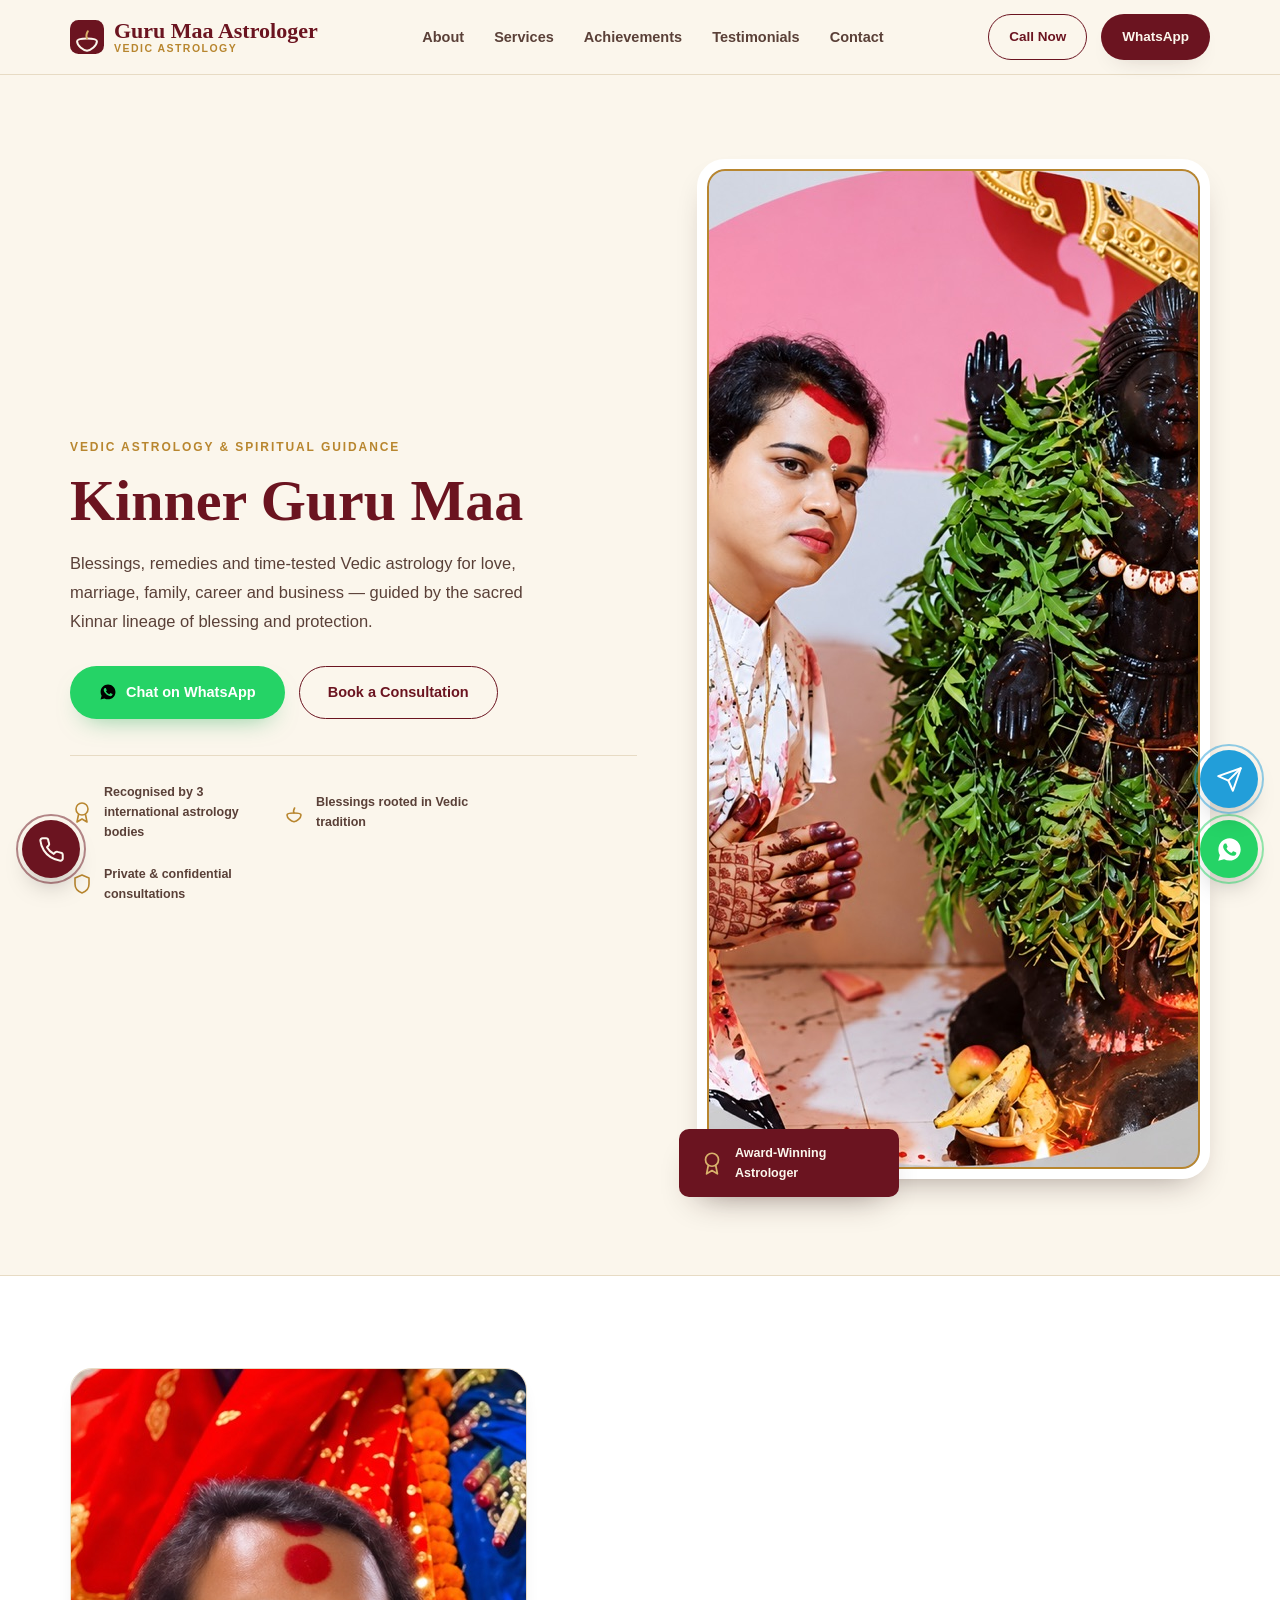
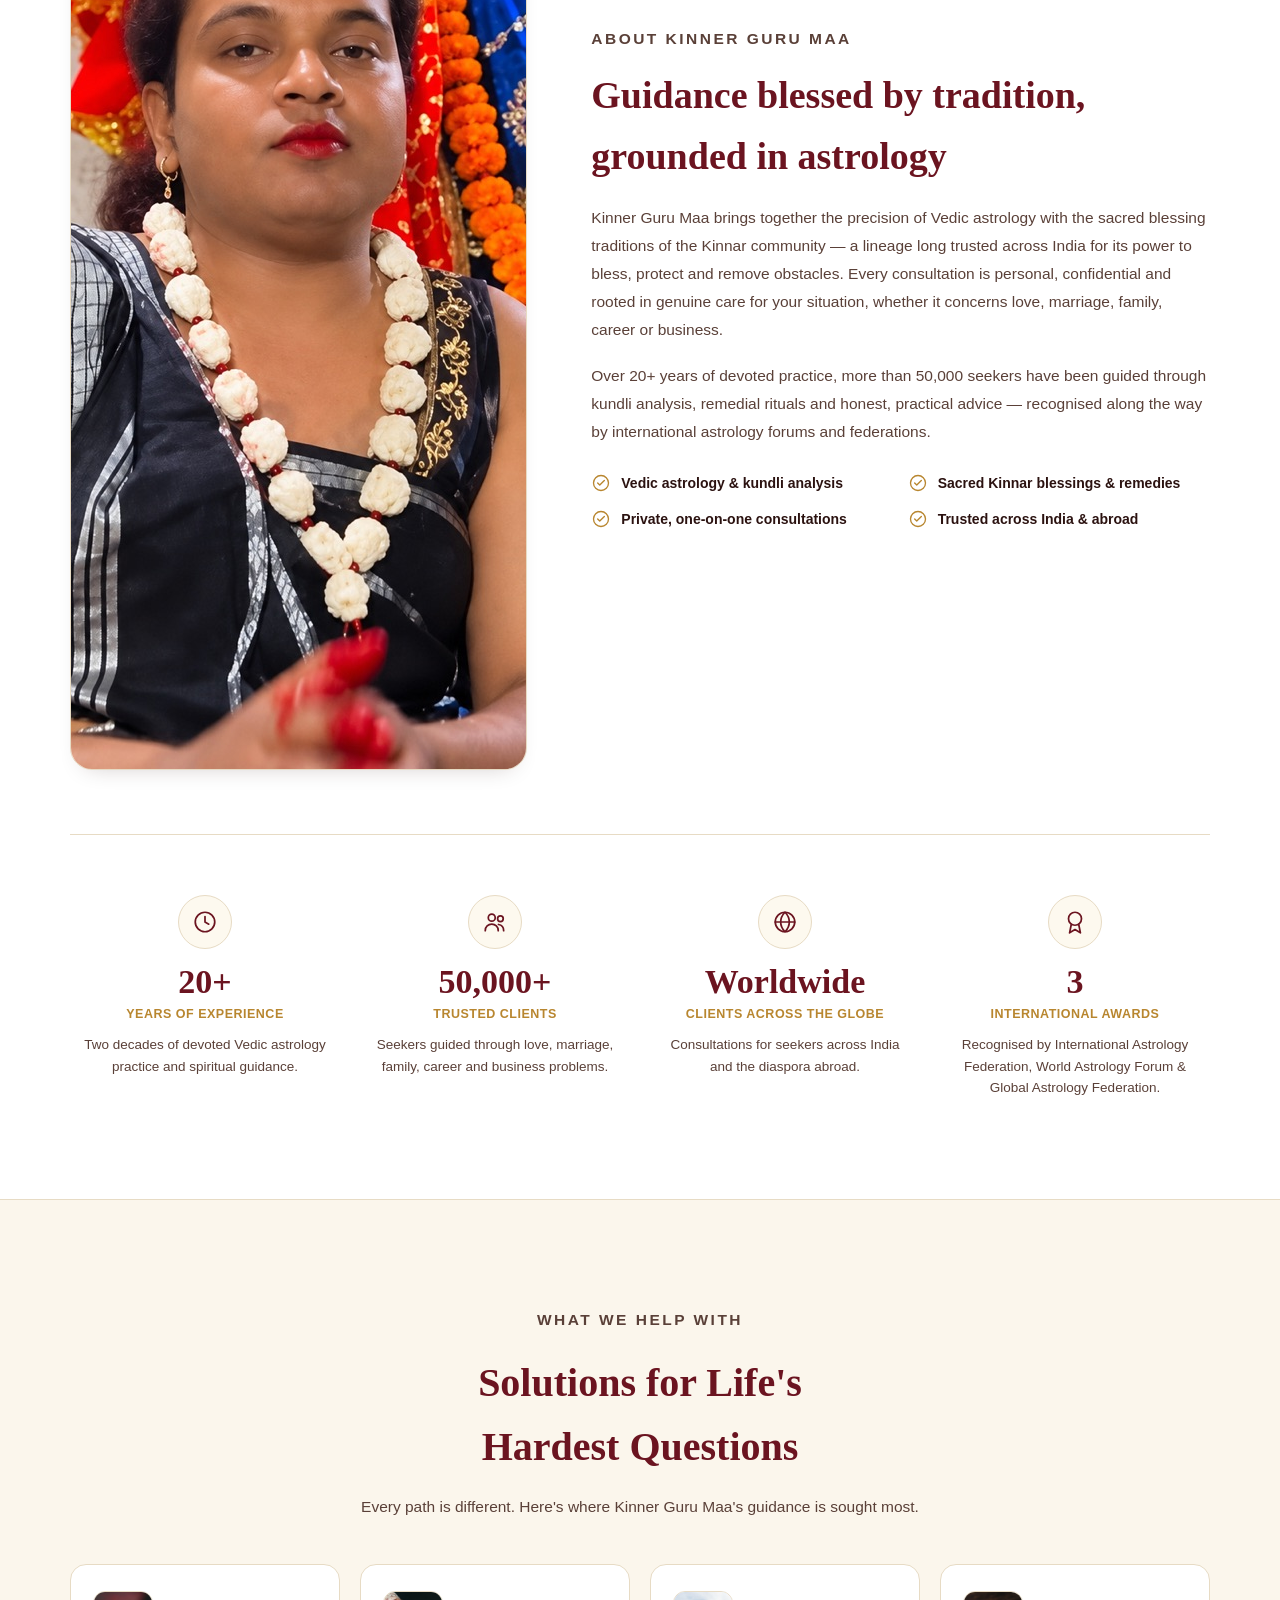
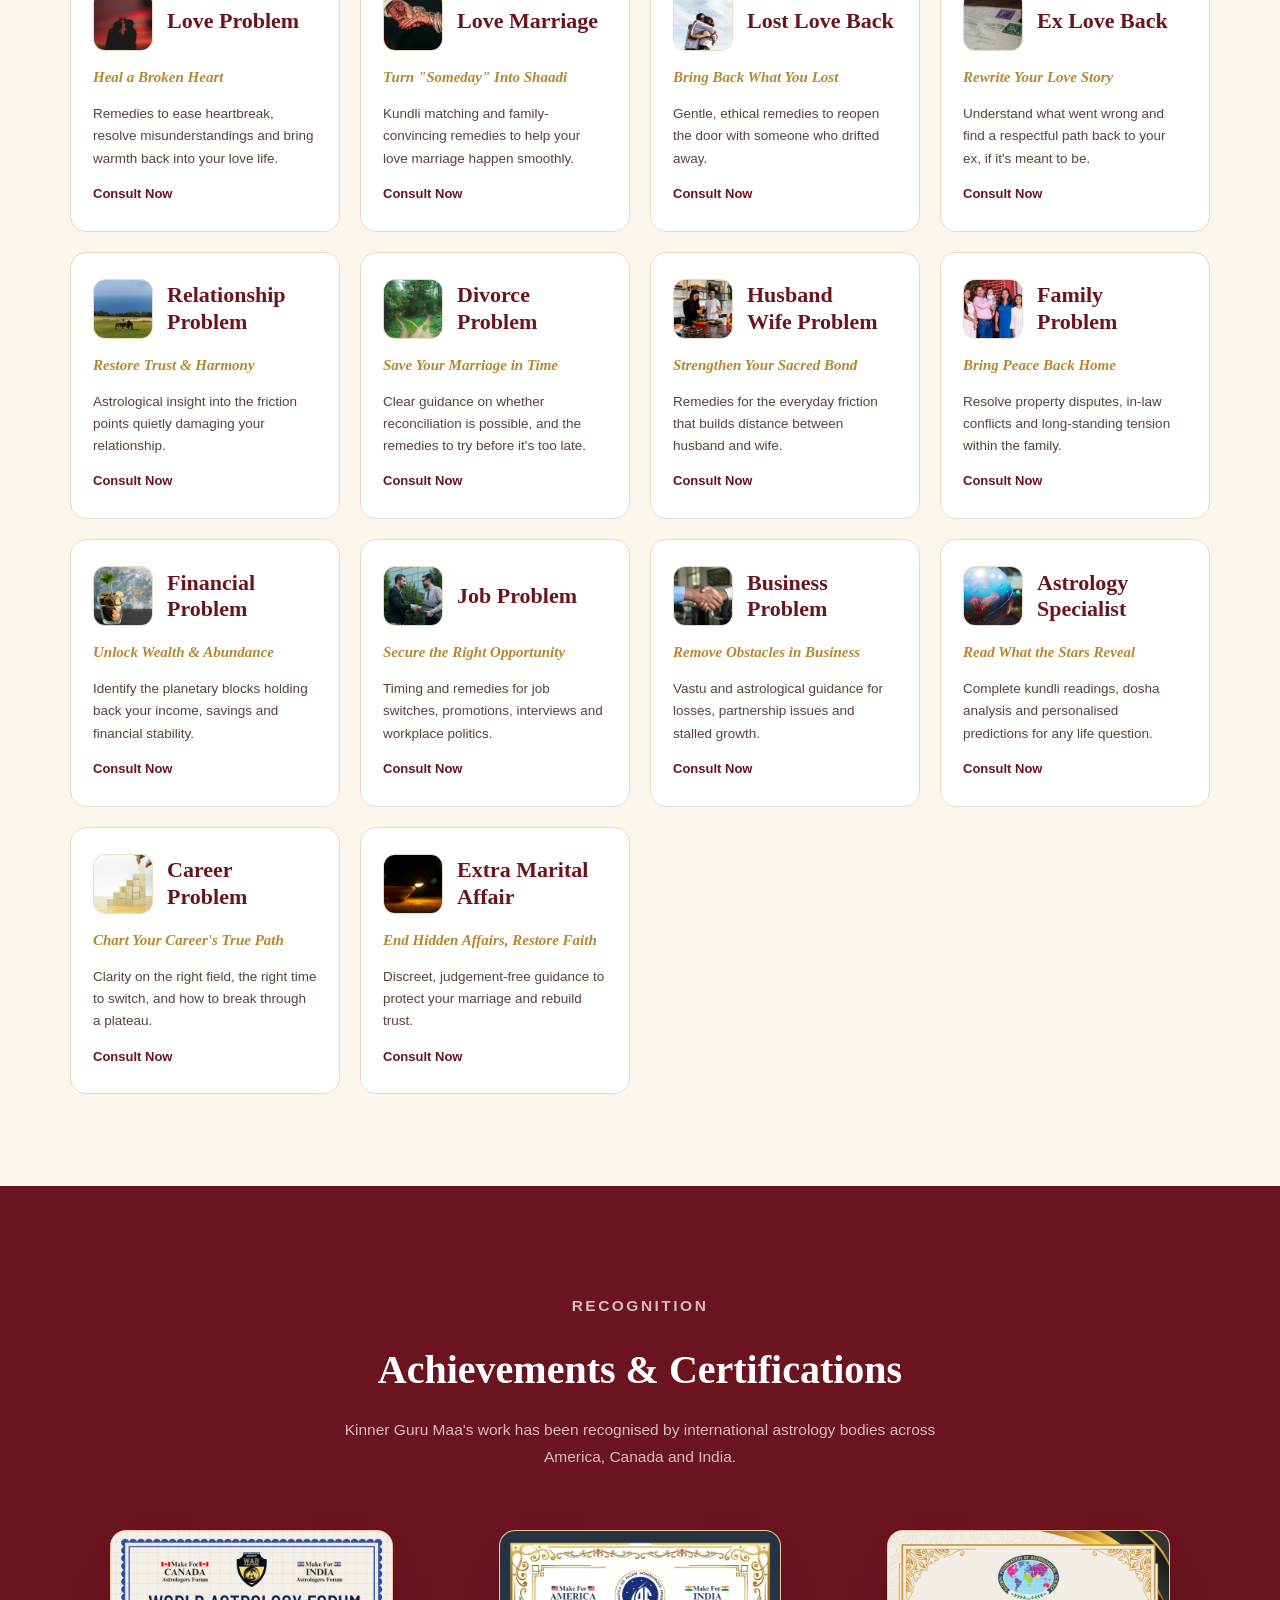
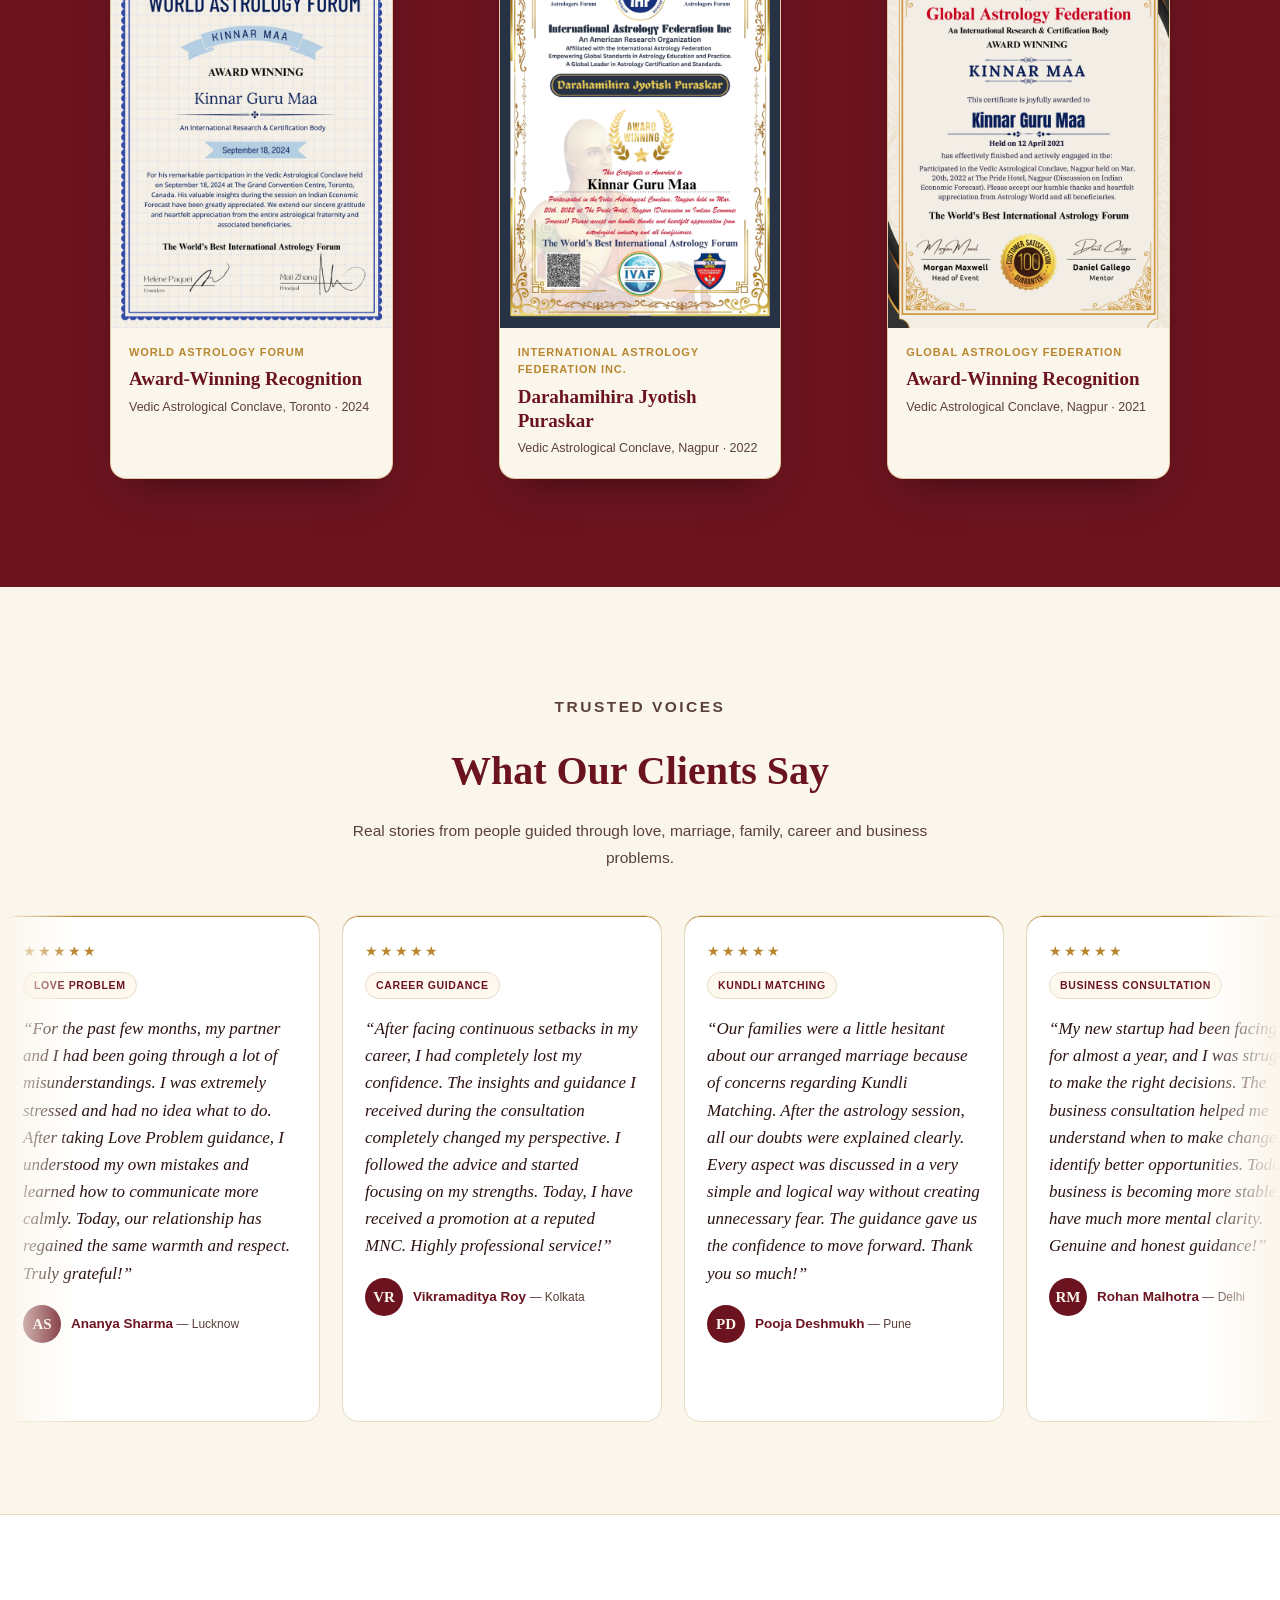
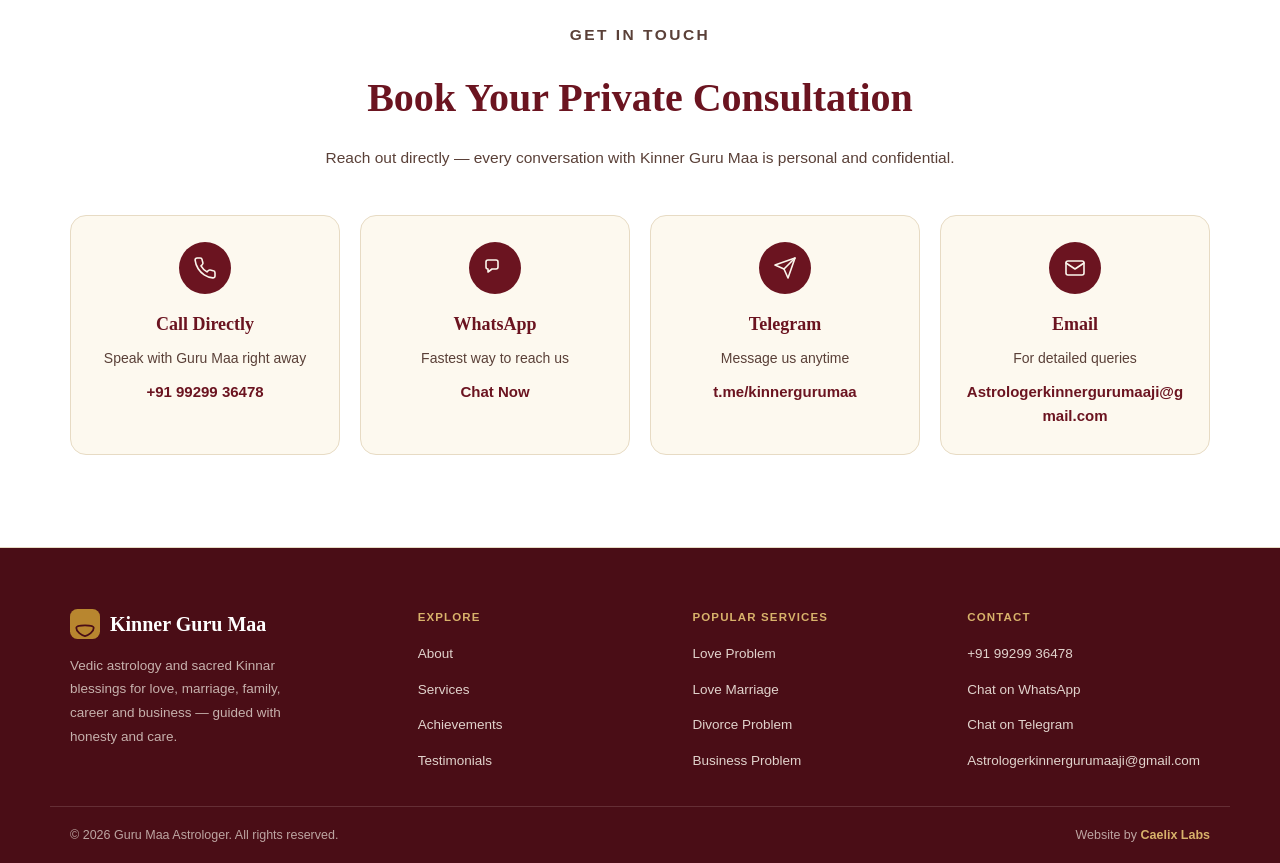
==== index.html @ 01a5b294 "Add photos to service cards Add a curated photo thumbnail to each of the 14 service cards, replacing" ====
<!DOCTYPE html>
<html lang="en-IN">
<head>
<meta charset="UTF-8">
<meta name="viewport" content="width=device-width, initial-scale=1">
<title>Guru Maa Astrologer | Kinner Guru Maa – Vedic Astrologer</title>
<meta name="description" content="Consult Kinner Guru Maa, an award-winning Vedic astrologer, for love, marriage, family, career and business problems. Private kundli readings and remedies by call, WhatsApp or Telegram.">
<meta name="robots" content="index, follow, max-image-preview:large">
<link rel="canonical" href="https://gurumaastrologer.com/">
<meta name="author" content="Kinner Guru Maa">
<meta name="theme-color" content="#6B1420">

<meta property="og:type" content="website">
<meta property="og:site_name" content="Guru Maa Astrologer">
<meta property="og:locale" content="en_IN">
<meta property="og:url" content="https://gurumaastrologer.com/">
<meta property="og:title" content="Guru Maa Astrologer | Kinner Guru Maa – Vedic Astrologer">
<meta property="og:description" content="Consult Kinner Guru Maa, an award-winning Vedic astrologer, for love, marriage, family, career and business problems. Private kundli readings and remedies by call, WhatsApp or Telegram.">
<meta property="og:image" content="https://gurumaastrologer.com/images/og-image.jpg">
<meta property="og:image:width" content="1200">
<meta property="og:image:height" content="630">
<meta property="og:image:alt" content="Kinner Guru Maa performing a sacred puja">
<meta name="twitter:card" content="summary_large_image">
<meta name="twitter:title" content="Guru Maa Astrologer | Kinner Guru Maa – Vedic Astrologer">
<meta name="twitter:description" content="Consult Kinner Guru Maa, an award-winning Vedic astrologer, for love, marriage, family, career and business problems. Private kundli readings and remedies by call, WhatsApp or Telegram.">
<meta name="twitter:image" content="https://gurumaastrologer.com/images/og-image.jpg">

<meta http-equiv="Content-Security-Policy" content="default-src 'self'; img-src 'self' data:; style-src 'self' 'unsafe-inline' https://fonts.googleapis.com; font-src https://fonts.gstatic.com; script-src 'self'; connect-src 'self'; base-uri 'self'; form-action 'self';">

<link rel="icon" type="image/svg+xml" href="images/favicon.svg">
<link rel="preconnect" href="https://fonts.googleapis.com">
<link rel="preconnect" href="https://fonts.gstatic.com" crossorigin>
<link rel="stylesheet" href="https://fonts.googleapis.com/css2?family=Cormorant+Garamond:ital,wght@0,500;0,600;0,700;1,500&amp;family=Karla:wght@400;500;600;700;800&amp;display=swap">
<link rel="stylesheet" href="css/styles.css?v=6">
<script type="application/ld+json">
{
  "@context": "https://schema.org",
  "@graph": [
    {
      "@type": "WebSite",
      "@id": "https://gurumaastrologer.com/#website",
      "url": "https://gurumaastrologer.com/",
      "name": "Guru Maa Astrologer",
      "inLanguage": "en-IN"
    },
    {
      "@type": "ProfessionalService",
      "@id": "https://gurumaastrologer.com/#business",
      "name": "Guru Maa Astrologer",
      "alternateName": "Kinner Guru Maa",
      "url": "https://gurumaastrologer.com/",
      "image": "https://gurumaastrologer.com/images/og-image.jpg",
      "logo": "https://gurumaastrologer.com/images/favicon.svg",
      "description": "Consult Kinner Guru Maa, an award-winning Vedic astrologer, for love, marriage, family, career and business problems. Private kundli readings and remedies by call, WhatsApp or Telegram.",
      "telephone": "+91-9929936478",
      "email": "Astrologerkinnergurumaaji@gmail.com",
      "priceRange": "$$",
      "areaServed": {
        "@type": "Country",
        "name": "India"
      },
      "sameAs": [
        "https://t.me/kinnergurumaa"
      ],
      "founder": {
        "@type": "Person",
        "name": "Kinner Guru Maa",
        "jobTitle": "Vedic Astrologer"
      },
      "knowsAbout": [
        "Vedic astrology",
        "Kundli analysis",
        "Kundli matching",
        "Vastu",
        "Remedial rituals"
      ],
      "hasOfferCatalog": {
        "@type": "OfferCatalog",
        "name": "Astrology services",
        "itemListElement": [
          {
            "@type": "Offer",
            "itemOffered": {
              "@type": "Service",
              "name": "Love Problem"
            }
          },
          {
            "@type": "Offer",
            "itemOffered": {
              "@type": "Service",
              "name": "Love Marriage"
            }
          },
          {
            "@type": "Offer",
            "itemOffered": {
              "@type": "Service",
              "name": "Lost Love Back"
            }
          },
          {
            "@type": "Offer",
            "itemOffered": {
              "@type": "Service",
              "name": "Ex Love Back"
            }
          },
          {
            "@type": "Offer",
            "itemOffered": {
              "@type": "Service",
              "name": "Relationship Problem"
            }
          },
          {
            "@type": "Offer",
            "itemOffered": {
              "@type": "Service",
              "name": "Divorce Problem"
            }
          },
          {
            "@type": "Offer",
            "itemOffered": {
              "@type": "Service",
              "name": "Husband Wife Problem"
            }
          },
          {
            "@type": "Offer",
            "itemOffered": {
              "@type": "Service",
              "name": "Family Problem"
            }
          },
          {
            "@type": "Offer",
            "itemOffered": {
              "@type": "Service",
              "name": "Financial Problem"
            }
          },
          {
            "@type": "Offer",
            "itemOffered": {
              "@type": "Service",
              "name": "Job Problem"
            }
          },
          {
            "@type": "Offer",
            "itemOffered": {
              "@type": "Service",
              "name": "Business Problem"
            }
          },
          {
            "@type": "Offer",
            "itemOffered": {
              "@type": "Service",
              "name": "Astrology Specialist"
            }
          },
          {
            "@type": "Offer",
            "itemOffered": {
              "@type": "Service",
              "name": "Career Problem"
            }
          },
          {
            "@type": "Offer",
            "itemOffered": {
              "@type": "Service",
              "name": "Extra Marital Affair"
            }
          }
        ]
      }
    }
  ]
}
</script>
</head>
<body>

<a class="visually-hidden" href="#main">Skip to main content</a>

<!-- ============ HEADER ============ -->
<header class="site-header">
  <nav class="nav container" aria-label="Primary">
    <a class="brand" href="#home">
      <svg viewBox="0 0 24 24" width="34" height="34" aria-hidden="true">
        <rect width="24" height="24" rx="6" fill="#6B1420"/>
        <path d="M5 15c0-1.5 3.5-2 7-2s7 .5 7 2c0 3.2-4.2 6.2-7 6.7-2.8-.5-7-3.5-7-6.7z" fill="none" stroke="#FBF6EC" stroke-width="1.4" stroke-linejoin="round"/>
        <path d="M12 13c-1.1-2-.2-3.6.6-5" fill="none" stroke="#D8B26B" stroke-width="1.4" stroke-linecap="round"/>
      </svg>
      <span class="brand-name">Guru Maa Astrologer<small>Vedic Astrology</small></span>
    </a>

    <button class="nav-toggle" type="button" aria-label="Toggle menu" aria-expanded="false" aria-controls="nav-links">
      <svg viewBox="0 0 24 24" fill="none" stroke-width="1.8"><path d="M4 6h16M4 12h16M4 18h16"/></svg>
    </button>

    <ul class="nav-links" id="nav-links">
      <li><a href="#about">About</a></li>
      <li><a href="#services">Services</a></li>
      <li><a href="#achievements">Achievements</a></li>
      <li><a href="#testimonials">Testimonials</a></li>
      <li><a href="#contact">Contact</a></li>
    </ul>

    <div class="nav-cta">
      <a class="btn btn-outline" href="tel:+919929936478">Call Now</a>
      <a class="btn btn-primary" href="https://wa.me/919929936478" target="_blank" rel="noopener noreferrer">WhatsApp</a>
    </div>
  </nav>
</header>

<main id="main">

  <!-- ============ HERO ============ -->
  <section class="hero" id="home">
    <div class="container">
      <div class="hero-copy">
        <p class="eyebrow">Vedic Astrology &amp; Spiritual Guidance</p>
        <h1>Kinner Guru Maa</h1>
        <p class="lede">Blessings, remedies and time-tested Vedic astrology for love, marriage, family, career and business — guided by the sacred Kinnar lineage of blessing and protection.</p>
        <div class="hero-cta">
          <a class="btn btn-whatsapp" href="https://wa.me/919929936478" target="_blank" rel="noopener noreferrer">
            <svg viewBox="0 0 24 24" aria-hidden="true"><path d="M12.04 2C6.58 2 2.13 6.45 2.13 11.91c0 1.85.5 3.58 1.36 5.07L2 22l5.19-1.44a9.9 9.9 0 0 0 4.85 1.24h.01c5.46 0 9.9-4.45 9.9-9.91C21.95 6.45 17.5 2 12.04 2zm5.8 14.13c-.24.68-1.4 1.3-1.93 1.38-.5.08-1.12.11-1.8-.11-.42-.13-.96-.31-1.65-.6-2.9-1.25-4.79-4.17-4.94-4.36-.14-.19-1.18-1.57-1.18-3 0-1.42.75-2.12 1.02-2.41.27-.29.58-.36.78-.36.2 0 .39 0 .56.01.18.01.42-.07.66.5.24.58.82 2 .89 2.15.07.15.12.32.02.51-.1.19-.15.31-.29.48-.15.17-.31.38-.44.51-.15.15-.3.31-.13.6.17.29.75 1.24 1.62 2.01 1.11.99 2.05 1.3 2.34 1.45.29.15.46.13.63-.08.17-.21.72-.84.91-1.13.19-.29.38-.24.64-.14.26.1 1.65.78 1.93.92.28.14.47.21.54.33.07.12.07.68-.17 1.36z"/></svg>
            Chat on WhatsApp
          </a>
          <a class="btn btn-outline" href="#contact">Book a Consultation</a>
        </div>

        <div class="hero-trust">
          <div class="hero-trust-item">
            <svg viewBox="0 0 24 24" fill="none" stroke-width="1.6"><circle cx="12" cy="9" r="6"/><path d="M8.5 14.5L7 22l5-3 5 3-1.5-7.5"/></svg>
            Recognised by 3 international astrology bodies
          </div>
          <div class="hero-trust-item">
            <svg viewBox="0 0 24 24" fill="none" stroke-width="1.6"><path d="M5 15c0-1.5 3.5-2 7-2s7 .5 7 2c0 3.2-4.2 6.2-7 6.7-2.8-.5-7-3.5-7-6.7z"/><path d="M12 13c-1.1-2-.2-3.6.6-5"/></svg>
            Blessings rooted in Vedic tradition
          </div>
          <div class="hero-trust-item">
            <svg viewBox="0 0 24 24" fill="none" stroke-width="1.6"><path d="M12 3l7 3v6c0 4.5-3 7.5-7 9-4-1.5-7-4.5-7-9V6l7-3z"/></svg>
            Private &amp; confidential consultations
          </div>
        </div>
      </div>

      <div class="hero-media">
        <div class="hero-media-frame">
          <img src="images/guru-maa.jpg" alt="Kinner Guru Maa, Vedic astrologer, performing a sacred puja" width="1000" height="1000" fetchpriority="high" decoding="async">
        </div>
        <div class="hero-media-badge">
          <svg viewBox="0 0 24 24" fill="none" stroke-width="1.6"><circle cx="12" cy="9" r="6"/><path d="M8.5 14.5L7 22l5-3 5 3-1.5-7.5"/></svg>
          Award-Winning Astrologer
        </div>
      </div>
    </div>
  </section>

  <!-- ============ ABOUT ============ -->
  <section class="about" id="about">
    <div class="container">
      <div class="about-media">
        <img src="images/guru-maa1.jpg" alt="Kinner Guru Maa in devoted spiritual practice" width="1000" height="1000" loading="lazy" decoding="async">
      </div>
      <div class="about-copy">
        <p class="eyebrow">About Kinner Guru Maa</p>
        <h2>Guidance blessed by tradition, grounded in astrology</h2>
        <p>Kinner Guru Maa brings together the precision of Vedic astrology with the sacred blessing traditions of the Kinnar community — a lineage long trusted across India for its power to bless, protect and remove obstacles. Every consultation is personal, confidential and rooted in genuine care for your situation, whether it concerns love, marriage, family, career or business.</p>
        <p>Over 20+ years of devoted practice, more than 50,000 seekers have been guided through kundli analysis, remedial rituals and honest, practical advice — recognised along the way by international astrology forums and federations.</p>
        <ul class="about-list">
          <li>
            <svg viewBox="0 0 24 24" fill="none" stroke-width="1.6"><circle cx="12" cy="12" r="9"/><path d="M8 12l2.5 2.5L16 9"/></svg>
            Vedic astrology &amp; kundli analysis
          </li>
          <li>
            <svg viewBox="0 0 24 24" fill="none" stroke-width="1.6"><circle cx="12" cy="12" r="9"/><path d="M8 12l2.5 2.5L16 9"/></svg>
            Sacred Kinnar blessings &amp; remedies
          </li>
          <li>
            <svg viewBox="0 0 24 24" fill="none" stroke-width="1.6"><circle cx="12" cy="12" r="9"/><path d="M8 12l2.5 2.5L16 9"/></svg>
            Private, one-on-one consultations
          </li>
          <li>
            <svg viewBox="0 0 24 24" fill="none" stroke-width="1.6"><circle cx="12" cy="12" r="9"/><path d="M8 12l2.5 2.5L16 9"/></svg>
            Trusted across India &amp; abroad
          </li>
        </ul>
      </div>
    </div>

    <div class="container">
      <div class="stats">
        <div class="stat-card">
          <div class="stat-icon"><svg viewBox="0 0 24 24" fill="none" stroke-width="1.6"><circle cx="12" cy="12" r="9"/><path d="M12 7v5l3.5 2"/></svg></div>
          <div class="stat-number">20+</div>
          <div class="stat-label">Years of Experience</div>
          <p>Two decades of devoted Vedic astrology practice and spiritual guidance.</p>
        </div>
        <div class="stat-card">
          <div class="stat-icon"><svg viewBox="0 0 24 24" fill="none" stroke-width="1.6"><circle cx="9" cy="8" r="3.2"/><path d="M3 20c0-3.5 2.7-6 6-6s6 2.5 6 6"/><circle cx="17" cy="9" r="2.6"/><path d="M15.2 14.3c2.7.4 4.8 2.6 4.8 5.7"/></svg></div>
          <div class="stat-number">50,000+</div>
          <div class="stat-label">Trusted Clients</div>
          <p>Seekers guided through love, marriage, family, career and business problems.</p>
        </div>
        <div class="stat-card">
          <div class="stat-icon"><svg viewBox="0 0 24 24" fill="none" stroke-width="1.6"><circle cx="12" cy="12" r="9"/><path d="M3 12h18M12 3c2.5 2.5 4 5.8 4 9s-1.5 6.5-4 9c-2.5-2.5-4-5.8-4-9s1.5-6.5 4-9z"/></svg></div>
          <div class="stat-number">Worldwide</div>
          <div class="stat-label">Clients Across the Globe</div>
          <p>Consultations for seekers across India and the diaspora abroad.</p>
        </div>
        <div class="stat-card">
          <div class="stat-icon"><svg viewBox="0 0 24 24" fill="none" stroke-width="1.6"><circle cx="12" cy="9" r="6"/><path d="M8.5 14.5L7 22l5-3 5 3-1.5-7.5"/></svg></div>
          <div class="stat-number">3</div>
          <div class="stat-label">International Awards</div>
          <p>Recognised by International Astrology Federation, World Astrology Forum &amp; Global Astrology Federation.</p>
        </div>
      </div>
    </div>
  </section>

  <!-- ============ SERVICES ============ -->
  <section class="services" id="services">
    <div class="container">
      <div class="section-head">
        <p class="eyebrow">What We Help With</p>
        <h2>Solutions for Life's Hardest Questions</h2>
        <p>Every path is different. Here's where Kinner Guru Maa's guidance is sought most.</p>
      </div>

      <div class="services-grid">

        <article class="service-card">
          <div class="service-top">
            <div class="service-media"><img src="images/services/love-problem.jpg" alt="" width="150" height="150" loading="lazy"></div>
            <h3>Love Problem</h3>
          </div>
          <span class="topic">Heal a Broken Heart</span>
          <p>Remedies to ease heartbreak, resolve misunderstandings and bring warmth back into your love life.</p>
          <a class="service-link" href="https://wa.me/919929936478" target="_blank" rel="noopener noreferrer">Consult Now <svg viewBox="0 0 24 24" fill="none" stroke-width="2"><path d="M5 12h14M13 6l6 6-6 6"/></svg></a>
        </article>

        <article class="service-card">
          <div class="service-top">
            <div class="service-media"><img src="images/services/love-marriage.jpg" alt="" width="150" height="150" loading="lazy"></div>
            <h3>Love Marriage</h3>
          </div>
          <span class="topic">Turn "Someday" Into Shaadi</span>
          <p>Kundli matching and family-convincing remedies to help your love marriage happen smoothly.</p>
          <a class="service-link" href="https://wa.me/919929936478" target="_blank" rel="noopener noreferrer">Consult Now <svg viewBox="0 0 24 24" fill="none" stroke-width="2"><path d="M5 12h14M13 6l6 6-6 6"/></svg></a>
        </article>

        <article class="service-card">
          <div class="service-top">
            <div class="service-media"><img src="images/services/lost-love-back.jpg" alt="" width="150" height="150" loading="lazy"></div>
            <h3>Lost Love Back</h3>
          </div>
          <span class="topic">Bring Back What You Lost</span>
          <p>Gentle, ethical remedies to reopen the door with someone who drifted away.</p>
          <a class="service-link" href="https://wa.me/919929936478" target="_blank" rel="noopener noreferrer">Consult Now <svg viewBox="0 0 24 24" fill="none" stroke-width="2"><path d="M5 12h14M13 6l6 6-6 6"/></svg></a>
        </article>

        <article class="service-card">
          <div class="service-top">
            <div class="service-media"><img src="images/services/ex-love-back.jpg" alt="" width="150" height="150" loading="lazy"></div>
            <h3>Ex Love Back</h3>
          </div>
          <span class="topic">Rewrite Your Love Story</span>
          <p>Understand what went wrong and find a respectful path back to your ex, if it's meant to be.</p>
          <a class="service-link" href="https://wa.me/919929936478" target="_blank" rel="noopener noreferrer">Consult Now <svg viewBox="0 0 24 24" fill="none" stroke-width="2"><path d="M5 12h14M13 6l6 6-6 6"/></svg></a>
        </article>

        <article class="service-card">
          <div class="service-top">
            <div class="service-media"><img src="images/services/relationship-problem.jpg" alt="" width="150" height="150" loading="lazy"></div>
            <h3>Relationship Problem</h3>
          </div>
          <span class="topic">Restore Trust &amp; Harmony</span>
          <p>Astrological insight into the friction points quietly damaging your relationship.</p>
          <a class="service-link" href="https://wa.me/919929936478" target="_blank" rel="noopener noreferrer">Consult Now <svg viewBox="0 0 24 24" fill="none" stroke-width="2"><path d="M5 12h14M13 6l6 6-6 6"/></svg></a>
        </article>

        <article class="service-card">
          <div class="service-top">
            <div class="service-media"><img src="images/services/divorce-problem.jpg" alt="" width="150" height="150" loading="lazy"></div>
            <h3>Divorce Problem</h3>
          </div>
          <span class="topic">Save Your Marriage in Time</span>
          <p>Clear guidance on whether reconciliation is possible, and the remedies to try before it's too late.</p>
          <a class="service-link" href="https://wa.me/919929936478" target="_blank" rel="noopener noreferrer">Consult Now <svg viewBox="0 0 24 24" fill="none" stroke-width="2"><path d="M5 12h14M13 6l6 6-6 6"/></svg></a>
        </article>

        <article class="service-card">
          <div class="service-top">
            <div class="service-media"><img src="images/services/husband-wife-problem.jpg" alt="" width="150" height="150" loading="lazy"></div>
            <h3>Husband Wife Problem</h3>
          </div>
          <span class="topic">Strengthen Your Sacred Bond</span>
          <p>Remedies for the everyday friction that builds distance between husband and wife.</p>
          <a class="service-link" href="https://wa.me/919929936478" target="_blank" rel="noopener noreferrer">Consult Now <svg viewBox="0 0 24 24" fill="none" stroke-width="2"><path d="M5 12h14M13 6l6 6-6 6"/></svg></a>
        </article>

        <article class="service-card">
          <div class="service-top">
            <div class="service-media"><img src="images/services/family-problem.jpg" alt="" width="150" height="150" loading="lazy"></div>
            <h3>Family Problem</h3>
          </div>
          <span class="topic">Bring Peace Back Home</span>
          <p>Resolve property disputes, in-law conflicts and long-standing tension within the family.</p>
          <a class="service-link" href="https://wa.me/919929936478" target="_blank" rel="noopener noreferrer">Consult Now <svg viewBox="0 0 24 24" fill="none" stroke-width="2"><path d="M5 12h14M13 6l6 6-6 6"/></svg></a>
        </article>

        <article class="service-card">
          <div class="service-top">
            <div class="service-media"><img src="images/services/financial-problem.jpg" alt="" width="150" height="150" loading="lazy"></div>
            <h3>Financial Problem</h3>
          </div>
          <span class="topic">Unlock Wealth &amp; Abundance</span>
          <p>Identify the planetary blocks holding back your income, savings and financial stability.</p>
          <a class="service-link" href="https://wa.me/919929936478" target="_blank" rel="noopener noreferrer">Consult Now <svg viewBox="0 0 24 24" fill="none" stroke-width="2"><path d="M5 12h14M13 6l6 6-6 6"/></svg></a>
        </article>

        <article class="service-card">
          <div class="service-top">
            <div class="service-media"><img src="images/services/job-problem.jpg" alt="" width="150" height="150" loading="lazy"></div>
            <h3>Job Problem</h3>
          </div>
          <span class="topic">Secure the Right Opportunity</span>
          <p>Timing and remedies for job switches, promotions, interviews and workplace politics.</p>
          <a class="service-link" href="https://wa.me/919929936478" target="_blank" rel="noopener noreferrer">Consult Now <svg viewBox="0 0 24 24" fill="none" stroke-width="2"><path d="M5 12h14M13 6l6 6-6 6"/></svg></a>
        </article>

        <article class="service-card">
          <div class="service-top">
            <div class="service-media"><img src="images/services/business-problem.jpg" alt="" width="150" height="150" loading="lazy"></div>
            <h3>Business Problem</h3>
          </div>
          <span class="topic">Remove Obstacles in Business</span>
          <p>Vastu and astrological guidance for losses, partnership issues and stalled growth.</p>
          <a class="service-link" href="https://wa.me/919929936478" target="_blank" rel="noopener noreferrer">Consult Now <svg viewBox="0 0 24 24" fill="none" stroke-width="2"><path d="M5 12h14M13 6l6 6-6 6"/></svg></a>
        </article>

        <article class="service-card">
          <div class="service-top">
            <div class="service-media"><img src="images/services/astrology-specialist.jpg" alt="" width="150" height="150" loading="lazy"></div>
            <h3>Astrology Specialist</h3>
          </div>
          <span class="topic">Read What the Stars Reveal</span>
          <p>Complete kundli readings, dosha analysis and personalised predictions for any life question.</p>
          <a class="service-link" href="https://wa.me/919929936478" target="_blank" rel="noopener noreferrer">Consult Now <svg viewBox="0 0 24 24" fill="none" stroke-width="2"><path d="M5 12h14M13 6l6 6-6 6"/></svg></a>
        </article>

        <article class="service-card">
          <div class="service-top">
            <div class="service-media"><img src="images/services/career-problem.jpg" alt="" width="150" height="150" loading="lazy"></div>
            <h3>Career Problem</h3>
          </div>
          <span class="topic">Chart Your Career's True Path</span>
          <p>Clarity on the right field, the right time to switch, and how to break through a plateau.</p>
          <a class="service-link" href="https://wa.me/919929936478" target="_blank" rel="noopener noreferrer">Consult Now <svg viewBox="0 0 24 24" fill="none" stroke-width="2"><path d="M5 12h14M13 6l6 6-6 6"/></svg></a>
        </article>

        <article class="service-card">
          <div class="service-top">
            <div class="service-media"><img src="images/services/extra-marital-affair.jpg" alt="" width="150" height="150" loading="lazy"></div>
            <h3>Extra Marital Affair</h3>
          </div>
          <span class="topic">End Hidden Affairs, Restore Faith</span>
          <p>Discreet, judgement-free guidance to protect your marriage and rebuild trust.</p>
          <a class="service-link" href="https://wa.me/919929936478" target="_blank" rel="noopener noreferrer">Consult Now <svg viewBox="0 0 24 24" fill="none" stroke-width="2"><path d="M5 12h14M13 6l6 6-6 6"/></svg></a>
        </article>

      </div>
    </div>
  </section>

  <!-- ============ ACHIEVEMENTS ============ -->
  <section class="achievements" id="achievements">
    <div class="container">
      <div class="section-head">
        <p class="eyebrow">Recognition</p>
        <h2>Achievements &amp; Certifications</h2>
        <p>Kinner Guru Maa's work has been recognised by international astrology bodies across America, Canada and India.</p>
      </div>

      <div class="cert-grid">
        <figure class="cert-card">
          <img src="images/certificates/cert-1.webp" alt="World Astrology Forum award-winning certificate" width="1448" height="2048" loading="lazy" decoding="async">
          <figcaption>
            <div class="cert-org">World Astrology Forum</div>
            <div class="cert-title">Award-Winning Recognition</div>
            <div class="cert-date">Vedic Astrological Conclave, Toronto &middot; 2024</div>
          </figcaption>
        </figure>
        
        <figure class="cert-card">
          <img src="images/certificates/cert-3.webp" alt="Darahamihira Jyotish Puraskar certificate from International Astrology Federation Inc." width="1448" height="2048" loading="lazy" decoding="async">
          <figcaption>
            <div class="cert-org">International Astrology Federation Inc.</div>
            <div class="cert-title">Darahamihira Jyotish Puraskar</div>
            <div class="cert-date">Vedic Astrological Conclave, Nagpur &middot; 2022</div>
          </figcaption>
        </figure>

        <figure class="cert-card">
          <img src="images/certificates/cert-2.webp" alt="Global Astrology Federation award-winning certificate" width="1448" height="2048" loading="lazy" decoding="async">
          <figcaption>
            <div class="cert-org">Global Astrology Federation</div>
            <div class="cert-title">Award-Winning Recognition</div>
            <div class="cert-date">Vedic Astrological Conclave, Nagpur &middot; 2021</div>
          </figcaption>
        </figure>
      </div>
    </div>
  </section>

  <!-- ============ TESTIMONIALS ============ -->
  <section class="testimonials" id="testimonials">
    <div class="container">
      <div class="section-head">
        <p class="eyebrow">Trusted Voices</p>
        <h2>What Our Clients Say</h2>
        <p>Real stories from people guided through love, marriage, family, career and business problems.</p>
      </div>
    </div>

    <div class="marquee">
      <div class="marquee-track" id="marquee-track" role="list" aria-label="Client testimonials"></div>
    </div>
  </section>

  <!-- ============ CONTACT ============ -->
  <section class="contact" id="contact">
    <div class="container">
      <div class="section-head">
        <p class="eyebrow">Get in Touch</p>
        <h2>Book Your Private Consultation</h2>
        <p>Reach out directly — every conversation with Kinner Guru Maa is personal and confidential.</p>
      </div>

      <div class="contact-grid">
        <a class="contact-card" href="tel:+919929936478">
          <div class="icon"><svg viewBox="0 0 24 24" fill="none" stroke-width="1.6"><path d="M22 16.9v3a2 2 0 0 1-2.2 2 19.8 19.8 0 0 1-8.6-3.1 19.5 19.5 0 0 1-6-6A19.8 19.8 0 0 1 2.1 4.2 2 2 0 0 1 4.1 2h3a2 2 0 0 1 2 1.7c.1.9.4 1.9.7 2.7a2 2 0 0 1-.4 2.1L8 9.9a16 16 0 0 0 6 6l1.4-1.4a2 2 0 0 1 2.1-.4c.9.3 1.8.6 2.7.7a2 2 0 0 1 1.8 2z"/></svg></div>
          <h3>Call Directly</h3>
          <p>Speak with Guru Maa right away</p>
          <div class="value">+91 99299 36478</div>
        </a>

        <a class="contact-card" href="https://wa.me/919929936478" target="_blank" rel="noopener noreferrer">
          <div class="icon"><svg viewBox="0 0 24 24" fill="none" stroke-width="1.6"><path d="M3 6a2 2 0 0 1 2-2h8a2 2 0 0 1 2 2v5a2 2 0 0 1-2 2H9l-4 3v-3H5a2 2 0 0 1-2-2V6z"/></svg></div>
          <h3>WhatsApp</h3>
          <p>Fastest way to reach us</p>
          <div class="value">Chat Now</div>
        </a>

        <a class="contact-card" href="https://t.me/kinnergurumaa" target="_blank" rel="noopener noreferrer">
          <div class="icon"><svg viewBox="0 0 24 24" fill="none" stroke-width="1.6"><path d="M22 2 11 13"/><path d="M22 2 15 22l-4-9-9-4 20-7z"/></svg></div>
          <h3>Telegram</h3>
          <p>Message us anytime</p>
          <div class="value">t.me/kinnergurumaa</div>
        </a>

        <a class="contact-card" href="mailto:Astrologerkinnergurumaaji@gmail.com">
          <div class="icon"><svg viewBox="0 0 24 24" fill="none" stroke-width="1.6"><rect x="3" y="5" width="18" height="14" rx="2"/><path d="M3 7l9 6 9-6"/></svg></div>
          <h3>Email</h3>
          <p>For detailed queries</p>
          <div class="value">Astrologerkinnergurumaaji@gmail.com</div>
        </a>
      </div>
    </div>
  </section>

</main>

<!-- ============ FOOTER ============ -->
<footer class="site-footer">
  <div class="container footer-top">
    <div class="footer-col">
      <div class="footer-brand">
        <svg viewBox="0 0 24 24" width="30" height="30" aria-hidden="true">
          <rect width="24" height="24" rx="6" fill="#B8862F"/>
          <path d="M5 15c0-1.5 3.5-2 7-2s7 .5 7 2c0 3.2-4.2 6.2-7 6.7-2.8-.5-7-3.5-7-6.7z" fill="none" stroke="#4A0D16" stroke-width="1.4" stroke-linejoin="round"/>
        </svg>
        <span>Kinner Guru Maa</span>
      </div>
      <p>Vedic astrology and sacred Kinnar blessings for love, marriage, family, career and business — guided with honesty and care.</p>
    </div>

    <div class="footer-col">
      <h4>Explore</h4>
      <ul>
        <li><a href="#about">About</a></li>
        <li><a href="#services">Services</a></li>
        <li><a href="#achievements">Achievements</a></li>
        <li><a href="#testimonials">Testimonials</a></li>
      </ul>
    </div>

    <div class="footer-col">
      <h4>Popular Services</h4>
      <ul>
        <li><a href="#services">Love Problem</a></li>
        <li><a href="#services">Love Marriage</a></li>
        <li><a href="#services">Divorce Problem</a></li>
        <li><a href="#services">Business Problem</a></li>
      </ul>
    </div>

    <div class="footer-col">
      <h4>Contact</h4>
      <ul>
        <li><a href="tel:+919929936478">+91 99299 36478</a></li>
        <li><a href="https://wa.me/919929936478" target="_blank" rel="noopener noreferrer">Chat on WhatsApp</a></li>
        <li><a href="https://t.me/kinnergurumaa" target="_blank" rel="noopener noreferrer">Chat on Telegram</a></li>
        <li><a href="mailto:Astrologerkinnergurumaaji@gmail.com">Astrologerkinnergurumaaji@gmail.com</a></li>
      </ul>
    </div>
  </div>

  <div class="container footer-bottom">
    <span>&copy; <span id="year">2026</span> Guru Maa Astrologer. All rights reserved.</span>
    <span>Website by <a href="mailto:caelixlabs@gmail.com">Caelix Labs</a></span>
  </div>
</footer>

<!-- ============ FLOATING ACTIONS ============ -->
<a class="fab fab-whatsapp" href="https://wa.me/919929936478" target="_blank" rel="noopener noreferrer" aria-label="Chat on WhatsApp">
  <svg viewBox="0 0 24 24" aria-hidden="true"><path d="M12.04 2C6.58 2 2.13 6.45 2.13 11.91c0 1.85.5 3.58 1.36 5.07L2 22l5.19-1.44a9.9 9.9 0 0 0 4.85 1.24h.01c5.46 0 9.9-4.45 9.9-9.91C21.95 6.45 17.5 2 12.04 2zm5.8 14.13c-.24.68-1.4 1.3-1.93 1.38-.5.08-1.12.11-1.8-.11-.42-.13-.96-.31-1.65-.6-2.9-1.25-4.79-4.17-4.94-4.36-.14-.19-1.18-1.57-1.18-3 0-1.42.75-2.12 1.02-2.41.27-.29.58-.36.78-.36.2 0 .39 0 .56.01.18.01.42-.07.66.5.24.58.82 2 .89 2.15.07.15.12.32.02.51-.1.19-.15.31-.29.48-.15.17-.31.38-.44.51-.15.15-.3.31-.13.6.17.29.75 1.24 1.62 2.01 1.11.99 2.05 1.3 2.34 1.45.29.15.46.13.63-.08.17-.21.72-.84.91-1.13.19-.29.38-.24.64-.14.26.1 1.65.78 1.93.92.28.14.47.21.54.33.07.12.07.68-.17 1.36z"/></svg>
</a>
<a class="fab fab-telegram" href="https://t.me/kinnergurumaa" target="_blank" rel="noopener noreferrer" aria-label="Chat on Telegram">
  <svg viewBox="0 0 24 24" fill="none" stroke-width="1.8"><path d="M22 2 11 13"/><path d="M22 2 15 22l-4-9-9-4 20-7z"/></svg>
</a>
<a class="fab fab-call" href="tel:+919929936478" aria-label="Call +91 99299 36478">
  <svg viewBox="0 0 24 24" fill="none" stroke-width="1.8"><path d="M22 16.9v3a2 2 0 0 1-2.2 2 19.8 19.8 0 0 1-8.6-3.1 19.5 19.5 0 0 1-6-6A19.8 19.8 0 0 1 2.1 4.2 2 2 0 0 1 4.1 2h3a2 2 0 0 1 2 1.7c.1.9.4 1.9.7 2.7a2 2 0 0 1-.4 2.1L8 9.9a16 16 0 0 0 6 6l1.4-1.4a2 2 0 0 1 2.1-.4c.9.3 1.8.6 2.7.7a2 2 0 0 1 1.8 2z"/></svg>
</a>

<script src="js/main.js?v=3"></script>
</body>
</html>
---- css/styles.css ----
/* ==========================================================================
   Kinner Guru Maa — Temple Maroon & Gold
   ========================================================================== */

:root{
  --bg:#FBF6EC;
  --surface:#FFFFFF;
  --surface-alt:#FDF9EF;
  --ink:#2B1210;
  --ink-soft:#5A4038;
  --primary:#6B1420;
  --primary-dark:#4A0D16;
  --primary-ink:#FBF6EC;
  --gold:#B8862F;
  --gold-light:#D8B26B;
  --line:#E7DBC4;
  --whatsapp:#25D366;
  --whatsapp-dark:#1DA851;
  --telegram:#229ED9;
  --shadow: 0 16px 34px -18px rgba(43,18,16,.45);
  --shadow-soft: 0 10px 24px -16px rgba(43,18,16,.3);
  --radius: 16px;
  --radius-sm: 10px;
  --container: 1180px;
}

*, *::before, *::after{ box-sizing:border-box; }

html{ scroll-behavior:smooth; }

body{
  margin:0;
  background:var(--bg);
  color:var(--ink);
  font-family:'Karla', sans-serif;
  font-size:16px;
  line-height:1.6;
  -webkit-font-smoothing:antialiased;
}

img{ max-width:100%; display:block; }

svg{ stroke-linecap:round; stroke-linejoin:round; }

.img-missing{
  position:relative;
  background:
    linear-gradient(135deg, var(--surface-alt) 25%, transparent 25%) 0 0/16px 16px,
    linear-gradient(135deg, transparent 75%, var(--surface-alt) 75%) 0 0/16px 16px,
    var(--bg);
}
.img-missing::after{
  content:"Add photo: " attr(data-missing);
  position:absolute; inset:0;
  display:flex; align-items:center; justify-content:center;
  text-align:center;
  padding:16px;
  font-family:'Karla', sans-serif;
  font-size:12px;
  font-weight:700;
  color:var(--ink-soft);
}
.img-missing img{ opacity:0; }

a{ color:inherit; }

h1,h2,h3,h4{
  font-family:'Cormorant Garamond', serif;
  color:var(--primary);
  margin:0;
  text-wrap:balance;
}

p{ margin:0; }

ul{ margin:0; padding:0; list-style:none; }

button{ font-family:inherit; cursor:pointer; }

.visually-hidden{
  position:absolute; width:1px; height:1px;
  padding:0; margin:-1px; overflow:hidden;
  clip:rect(0,0,0,0); white-space:nowrap; border:0;
}

:focus-visible{ outline:2px solid var(--gold); outline-offset:3px; }

.container{
  max-width:var(--container);
  margin:0 auto;
  padding-inline:20px;
}

.eyebrow{
  display:inline-block;
  font-family:'Karla', sans-serif;
  font-size:12px;
  font-weight:700;
  letter-spacing:.16em;
  text-transform:uppercase;
  color:var(--gold);
  margin-bottom:12px;
}

.section-head{
  max-width:640px;
  margin:0 auto 44px;
  text-align:center;
}
.section-head h2{
  font-size:clamp(28px,4vw,40px);
  font-weight:700;
  margin-top:6px;
}
.section-head p{
  margin-top:14px;
  color:var(--ink-soft);
  font-size:15.5px;
  line-height:1.75;
}

section{ padding-block:clamp(56px,8vw,92px); position:relative; }

/* ---------- buttons ---------- */
.btn{
  display:inline-flex;
  align-items:center;
  justify-content:center;
  gap:9px;
  font-weight:700;
  font-size:14.5px;
  padding:14px 28px;
  border-radius:999px;
  border:1.5px solid transparent;
  text-decoration:none;
  transition:transform .15s ease, box-shadow .15s ease, background .15s ease, color .15s ease;
}
.btn svg{ width:18px; height:18px; flex:none; }
.btn:hover{ transform:translateY(-2px); }

.btn-primary{ background:var(--primary); color:var(--primary-ink); box-shadow:var(--shadow-soft); }
.btn-primary:hover{ background:var(--primary-dark); }

.btn-outline{ border-color:var(--primary); color:var(--primary); background:transparent; }
.btn-outline:hover{ background:var(--primary); color:var(--primary-ink); }

.btn-whatsapp{ background:var(--whatsapp); color:#fff; box-shadow:0 12px 26px -14px rgba(29,168,81,.6); }
.btn-whatsapp:hover{ background:var(--whatsapp-dark); }

/* ==========================================================================
   Header / Nav
   ========================================================================== */
.site-header{
  position:sticky; top:0; z-index:100;
  background:rgba(251,246,236,.92);
  backdrop-filter:saturate(140%) blur(8px);
  border-bottom:1px solid var(--line);
}
.nav{
  display:flex;
  align-items:center;
  justify-content:space-between;
  padding-block:14px;
}
.brand{
  display:flex;
  align-items:center;
  gap:10px;
  text-decoration:none;
}
.brand svg{ width:34px; height:34px; }
.brand-name{
  font-family:'Cormorant Garamond', serif;
  font-weight:700;
  font-size:22px;
  color:var(--primary);
  line-height:1.1;
}
.brand-name small{
  display:block;
  font-family:'Karla', sans-serif;
  font-size:10.5px;
  font-weight:600;
  letter-spacing:.14em;
  text-transform:uppercase;
  color:var(--gold);
}

.nav-links{
  display:flex;
  align-items:center;
  gap:30px;
}
.nav-links a{
  text-decoration:none;
  font-size:14.5px;
  font-weight:600;
  color:var(--ink-soft);
  transition:color .15s;
}
.nav-links a:hover{ color:var(--primary); }

.nav-cta{ display:flex; align-items:center; gap:14px; }
.nav-cta .btn{ padding:11px 20px; font-size:13.5px; }

.nav-toggle{
  display:none;
  background:none;
  border:1px solid var(--line);
  border-radius:8px;
  padding:8px;
  width:40px; height:40px;
  align-items:center; justify-content:center;
}
.nav-toggle svg{ width:20px; height:20px; stroke:var(--primary); }

@media (max-width:920px){
  .nav-links{
    position:fixed;
    inset:70px 0 auto 0;
    background:var(--surface);
    flex-direction:column;
    align-items:flex-start;
    gap:0;
    padding:8px 20px 18px;
    border-bottom:1px solid var(--line);
    box-shadow:var(--shadow-soft);
    transform:translateY(-12px);
    opacity:0;
    visibility:hidden;
    pointer-events:none;
    transition:opacity .18s ease, transform .18s ease, visibility .18s;
  }
  .nav-links.open{
    transform:translateY(0);
    opacity:1;
    visibility:visible;
    pointer-events:auto;
  }
  .nav-links a{
    padding:12px 0;
    width:100%;
    border-bottom:1px solid var(--line);
  }
  .nav-cta .btn-outline{ display:none; }
  .nav-toggle{ display:inline-flex; }
}

/* ==========================================================================
   Hero
   ========================================================================== */
.hero{
  padding-block:clamp(48px,7vw,84px) clamp(56px,8vw,96px);
  overflow:hidden;
}
.hero .container{
  display:grid;
  grid-template-columns:1.05fr .95fr;
  gap:clamp(30px,5vw,60px);
  align-items:center;
}
@media (max-width:900px){
  .hero .container{ grid-template-columns:1fr; }
  .hero-media{ order:-1; }
}

.hero-copy h1{
  font-size:clamp(36px,5.4vw,58px);
  font-weight:700;
  line-height:1.06;
}
.hero-copy .lede{
  margin-top:18px;
  font-size:16.5px;
  line-height:1.75;
  color:var(--ink-soft);
  max-width:52ch;
}
.hero-cta{
  display:flex;
  flex-wrap:wrap;
  gap:14px;
  margin-top:30px;
}

.hero-trust{
  display:flex;
  flex-wrap:wrap;
  gap:22px;
  margin-top:36px;
  padding-top:26px;
  border-top:1px solid var(--line);
}
.hero-trust-item{
  display:flex;
  align-items:center;
  gap:10px;
  font-size:12.5px;
  font-weight:700;
  color:var(--ink-soft);
  max-width:190px;
}
.hero-trust-item svg{ width:24px; height:24px; flex:none; stroke:var(--gold); }

.hero-media{ position:relative; }
.hero-media-frame{
  position:relative;
  border-radius:28px;
  overflow:hidden;
  border:10px solid var(--surface);
  box-shadow:var(--shadow);
}
.hero-media-frame::after{
  content:"";
  position:absolute; inset:0;
  border-radius:18px;
  box-shadow:inset 0 0 0 2px var(--gold);
  pointer-events:none;
}
.hero-media img{
  width:100%;
  aspect-ratio:4/5;
  object-fit:cover;
}
.hero-media-badge{
  position:absolute;
  left:-18px; bottom:-18px;
  background:var(--primary);
  color:var(--primary-ink);
  padding:14px 20px;
  border-radius:var(--radius-sm);
  box-shadow:var(--shadow);
  font-size:12.5px;
  font-weight:700;
  display:flex;
  align-items:center;
  gap:10px;
  max-width:220px;
}
.hero-media-badge svg{ width:26px; height:26px; flex:none; stroke:var(--gold-light); }
@media (max-width:520px){
  .hero-media-badge{ left:12px; bottom:-16px; }
}

/* ==========================================================================
   About
   ========================================================================== */
.about{ background:var(--surface); border-block:1px solid var(--line); }
.about > .container:first-of-type{
  display:grid;
  grid-template-columns:.85fr 1.15fr;
  gap:clamp(30px,5vw,64px);
  align-items:center;
}
@media (max-width:900px){ .about > .container:first-of-type{ grid-template-columns:1fr; } }

.about-media{
  border-radius:22px;
  overflow:hidden;
  box-shadow:var(--shadow-soft);
  border:1px solid var(--line);
}
.about-media img{ width:100%; aspect-ratio:4/5; object-fit:cover; }

.about-copy h2{ font-size:clamp(28px,4vw,38px); font-weight:700; }
.about-copy p{
  margin-top:18px;
  color:var(--ink-soft);
  font-size:15.5px;
  line-height:1.8;
}
.about-list{
  margin-top:26px;
  display:grid;
  grid-template-columns:1fr 1fr;
  gap:14px;
}
@media (max-width:520px){ .about-list{ grid-template-columns:1fr; } }
.about-list li{
  display:flex;
  gap:10px;
  align-items:flex-start;
  font-size:14px;
  font-weight:600;
  color:var(--ink);
}
.about-list svg{ width:20px; height:20px; flex:none; stroke:var(--gold); margin-top:1px; }

.stats{
  margin-top:clamp(40px,6vw,64px);
  padding-top:clamp(36px,5vw,52px);
  border-top:1px solid var(--line);
  display:grid;
  grid-template-columns:repeat(4, 1fr);
  gap:20px;
}
@media (max-width:900px){ .stats{ grid-template-columns:1fr 1fr; } }
@media (max-width:520px){ .stats{ grid-template-columns:1fr; } }
.stat-card{ text-align:center; padding:8px 12px; }
.stat-icon{
  width:54px; height:54px;
  margin:0 auto 14px;
  border-radius:50%;
  background:var(--surface-alt);
  border:1px solid var(--line);
  display:flex; align-items:center; justify-content:center;
}
.stat-icon svg{ width:26px; height:26px; stroke:var(--primary); }
.stat-number{
  font-family:'Cormorant Garamond', serif;
  font-weight:700;
  font-size:clamp(28px,3.4vw,34px);
  color:var(--primary);
  line-height:1.1;
}
.stat-label{
  margin-top:4px;
  font-size:12.5px;
  font-weight:700;
  letter-spacing:.04em;
  text-transform:uppercase;
  color:var(--gold);
}
.stat-card p{
  margin-top:10px;
  font-size:13.5px;
  line-height:1.6;
  color:var(--ink-soft);
}

/* ==========================================================================
   Services
   ========================================================================== */
.services{ background:var(--bg); }
.services-grid{
  display:grid;
  grid-template-columns:repeat(4, 1fr);
  gap:20px;
}
@media (max-width:1000px){ .services-grid{ grid-template-columns:repeat(2, 1fr); } }
@media (max-width:560px){ .services-grid{ grid-template-columns:1fr; } }

.service-card{
  background:var(--surface);
  border:1px solid var(--line);
  border-radius:var(--radius);
  padding:26px 22px;
  display:flex;
  flex-direction:column;
  gap:14px;
  transition:transform .18s ease, box-shadow .18s ease, border-color .18s ease;
}
.service-card:hover{
  transform:translateY(-4px);
  box-shadow:var(--shadow-soft);
  border-color:var(--gold-light);
}
.service-top{
  display:flex;
  align-items:center;
  gap:14px;
}
.service-media{
  width:60px; height:60px;
  border-radius:12px;
  overflow:hidden;
  flex:none;
  border:1px solid var(--line);
}
.service-media img{ width:100%; height:100%; object-fit:cover; display:block; }
.service-card h3{
  font-size:22px;
  font-weight:700;
  line-height:1.2;
}
.service-card .topic{
  font-family:'Cormorant Garamond', serif;
  font-style:italic;
  font-weight:600;
  font-size:15px;
  color:var(--gold);
}
.service-card p{
  font-size:13.5px;
  color:var(--ink-soft);
  line-height:1.65;
}
.service-card .service-link{
  margin-top:auto;
  display:inline-flex;
  align-items:center;
  gap:6px;
  font-size:13px;
  font-weight:700;
  color:var(--primary);
  text-decoration:none;
}
.service-card .service-link svg{ width:15px; height:15px; transition:transform .15s; }
.service-card .service-link:hover svg{ transform:translateX(3px); }

/* ==========================================================================
   Achievements
   ========================================================================== */
.achievements{ background:var(--primary); color:var(--primary-ink); }
.achievements .section-head h2{ color:#fff; }
.achievements .section-head p{ color:rgba(251,246,236,.75); }
.achievements .eyebrow{ color:var(--gold-light); }

.cert-grid{
  display:grid;
  grid-template-columns:repeat(3, 1fr);
  gap:26px;
}
@media (max-width:820px){ .cert-grid{ grid-template-columns:1fr; max-width:420px; margin-inline:auto; } }

.cert-card{
  background:var(--primary-ink);
  border-radius:var(--radius);
  overflow:hidden;
  box-shadow:0 20px 40px -22px rgba(0,0,0,.5);
  border:1px solid rgba(184,134,47,.4);
}
.cert-card figure{ margin:0; line-height:0; }
.cert-card img{
  width:100%;
  height:auto;
  display:block;
  background:#fff;
}
.cert-card figcaption{
  padding:16px 18px 20px;
  color:var(--ink);
}
.cert-card .cert-org{
  font-size:11px;
  font-weight:700;
  letter-spacing:.08em;
  text-transform:uppercase;
  color:var(--gold);
}
.cert-card .cert-title{
  margin-top:6px;
  font-family:'Cormorant Garamond', serif;
  font-weight:700;
  font-size:19px;
  color:var(--primary);
  line-height:1.25;
}
.cert-card .cert-date{
  margin-top:6px;
  font-size:12.5px;
  color:var(--ink-soft);
}

/* ==========================================================================
   Testimonials
   ========================================================================== */
.testimonials{ background:var(--bg); overflow:hidden; }

.marquee{
  --gap:22px;
  position:relative;
  margin-top:8px;
  -webkit-mask-image:linear-gradient(90deg, transparent, #000 6%, #000 94%, transparent);
  mask-image:linear-gradient(90deg, transparent, #000 6%, #000 94%, transparent);
}
.marquee-track{
  display:flex;
  gap:var(--gap);
  width:max-content;
  animation:marquee var(--marquee-duration, 240s) linear infinite;
}
.marquee{ touch-action:pan-y; }
.marquee.is-paused .marquee-track,
.marquee-track:focus-within{ animation-play-state:paused; }
@media (hover:hover){
  .marquee:hover .marquee-track{ animation-play-state:paused; }
}

@keyframes marquee{
  from{ transform:translateX(0); }
  to{ transform:translateX(calc(-50% - var(--gap)/2)); }
}
@media (prefers-reduced-motion: reduce){
  .marquee-track{ animation:none; overflow-x:auto; scroll-snap-type:x proximity; }
}

.t-card{
  flex:0 0 min(320px, 82vw);
  background:var(--surface);
  border:1px solid var(--line);
  border-radius:var(--radius);
  padding:24px 22px;
  box-shadow:0 1px 0 var(--gold) inset;
  scroll-snap-align:start;
}
.t-card .stars{ color:var(--gold); font-size:14px; letter-spacing:2px; }
.t-card .t-tag{
  display:inline-block;
  margin-top:10px;
  font-size:10.5px;
  font-weight:700;
  letter-spacing:.06em;
  text-transform:uppercase;
  color:var(--primary);
  background:var(--surface-alt);
  border:1px solid var(--line);
  padding:4px 10px;
  border-radius:999px;
}
.t-card blockquote{
  margin:16px 0 18px;
  font-family:'Cormorant Garamond', serif;
  font-size:17px;
  line-height:1.6;
  color:var(--ink);
  font-style:italic;
}
.t-card footer{
  display:flex;
  align-items:center;
  gap:10px;
}
.t-avatar{
  width:38px; height:38px;
  border-radius:50%;
  background:var(--primary);
  color:var(--primary-ink);
  display:flex; align-items:center; justify-content:center;
  font-family:'Cormorant Garamond', serif;
  font-weight:700;
  font-size:15px;
  flex:none;
}
.t-card cite{
  font-style:normal;
  font-weight:700;
  font-size:13.5px;
  color:var(--primary);
  display:block;
}
.t-card .t-place{
  font-weight:400;
  font-size:12px;
  color:var(--ink-soft);
}

/* ==========================================================================
   Contact
   ========================================================================== */
.contact{ background:var(--surface); border-block:1px solid var(--line); }
.contact-grid{
  display:grid;
  grid-template-columns:repeat(4, 1fr);
  gap:20px;
}
@media (max-width:1000px){ .contact-grid{ grid-template-columns:repeat(2, 1fr); } }
@media (max-width:520px){ .contact-grid{ grid-template-columns:1fr; } }

.contact-card{
  background:var(--surface-alt);
  border:1px solid var(--line);
  border-radius:var(--radius);
  padding:26px 24px;
  text-align:center;
  text-decoration:none;
  color:var(--ink);
  transition:transform .18s ease, box-shadow .18s ease;
}
.contact-card:hover{ transform:translateY(-4px); box-shadow:var(--shadow-soft); }
.contact-card .icon{
  width:52px; height:52px;
  margin:0 auto 16px;
  border-radius:50%;
  background:var(--primary);
  display:flex; align-items:center; justify-content:center;
}
.contact-card .icon svg{ width:24px; height:24px; stroke:var(--primary-ink); }
.contact-card h3{ font-size:18px; font-weight:700; }
.contact-card p{ margin-top:8px; font-size:14px; color:var(--ink-soft); }
.contact-card .value{ margin-top:10px; font-weight:700; color:var(--primary); font-size:15px; overflow-wrap:anywhere; }

/* ==========================================================================
   Footer
   ========================================================================== */
.site-footer{ background:var(--primary-dark); color:rgba(251,246,236,.85); }
.footer-top{
  padding-block:clamp(40px,6vw,60px) 34px;
  display:grid;
  grid-template-columns:1.3fr 1fr 1fr 1fr;
  gap:32px;
}
@media (max-width:820px){ .footer-top{ grid-template-columns:1fr 1fr; } }
@media (max-width:520px){ .footer-top{ grid-template-columns:1fr; } }

.footer-brand{ display:flex; align-items:center; gap:10px; margin-bottom:14px; }
.footer-brand svg{ width:30px; height:30px; }
.footer-brand span{
  font-family:'Cormorant Garamond', serif;
  font-weight:700;
  font-size:20px;
  color:#fff;
}
.footer-col p{ font-size:13.5px; line-height:1.75; max-width:32ch; color:rgba(251,246,236,.7); }
.footer-col h4{
  font-family:'Karla', sans-serif;
  font-size:11.5px;
  font-weight:700;
  letter-spacing:.1em;
  text-transform:uppercase;
  color:var(--gold-light);
  margin-bottom:14px;
}
.footer-col ul{ display:flex; flex-direction:column; gap:10px; }
.footer-col a{
  font-size:13.5px;
  text-decoration:none;
  color:rgba(251,246,236,.85);
}
.footer-col a:hover{ color:var(--gold-light); }

.footer-bottom{
  border-top:1px solid rgba(251,246,236,.14);
  padding-block:18px;
  display:flex;
  justify-content:space-between;
  align-items:center;
  flex-wrap:wrap;
  gap:10px;
  font-size:12.5px;
  color:rgba(251,246,236,.65);
}
.footer-bottom a{ text-decoration:none; font-weight:700; color:var(--gold-light); }
.footer-bottom a:hover{ text-decoration:underline; }

/* ==========================================================================
   Floating action buttons
   ========================================================================== */
.fab{
  position:fixed;
  bottom:22px;
  z-index:200;
  width:58px; height:58px;
  border-radius:50%;
  display:flex; align-items:center; justify-content:center;
  text-decoration:none;
  box-shadow:0 14px 28px -12px rgba(0,0,0,.4);
}
.fab svg{ width:27px; height:27px; }
.fab-whatsapp{ right:22px; background:var(--whatsapp); }
.fab-whatsapp svg{ fill:#fff; stroke:none; }
.fab-telegram{ right:22px; bottom:92px; background:var(--telegram); }
.fab-telegram svg{ stroke:#fff; fill:none; }
.fab-call{ left:22px; background:var(--primary); }
.fab-call svg{ stroke:var(--primary-ink); fill:none; }

.fab::before{
  content:"";
  position:absolute; inset:-6px;
  border-radius:50%;
  border:2px solid currentColor;
  opacity:.5;
  animation:fab-pulse 2.2s ease-out infinite;
}
.fab-whatsapp::before{ color:var(--whatsapp); }
.fab-telegram::before{ color:var(--telegram); }
.fab-call::before{ color:var(--primary); }

@keyframes fab-pulse{
  0%{ transform:scale(1); opacity:.55; }
  100%{ transform:scale(1.35); opacity:0; }
}
@media (prefers-reduced-motion: reduce){
  .fab::before{ animation:none; display:none; }
}
@media (max-width:520px){
  .fab{ width:52px; height:52px; bottom:16px; }
  .fab-whatsapp{ right:16px; }
  .fab-telegram{ right:16px; bottom:80px; }
  .fab-call{ left:16px; }
}
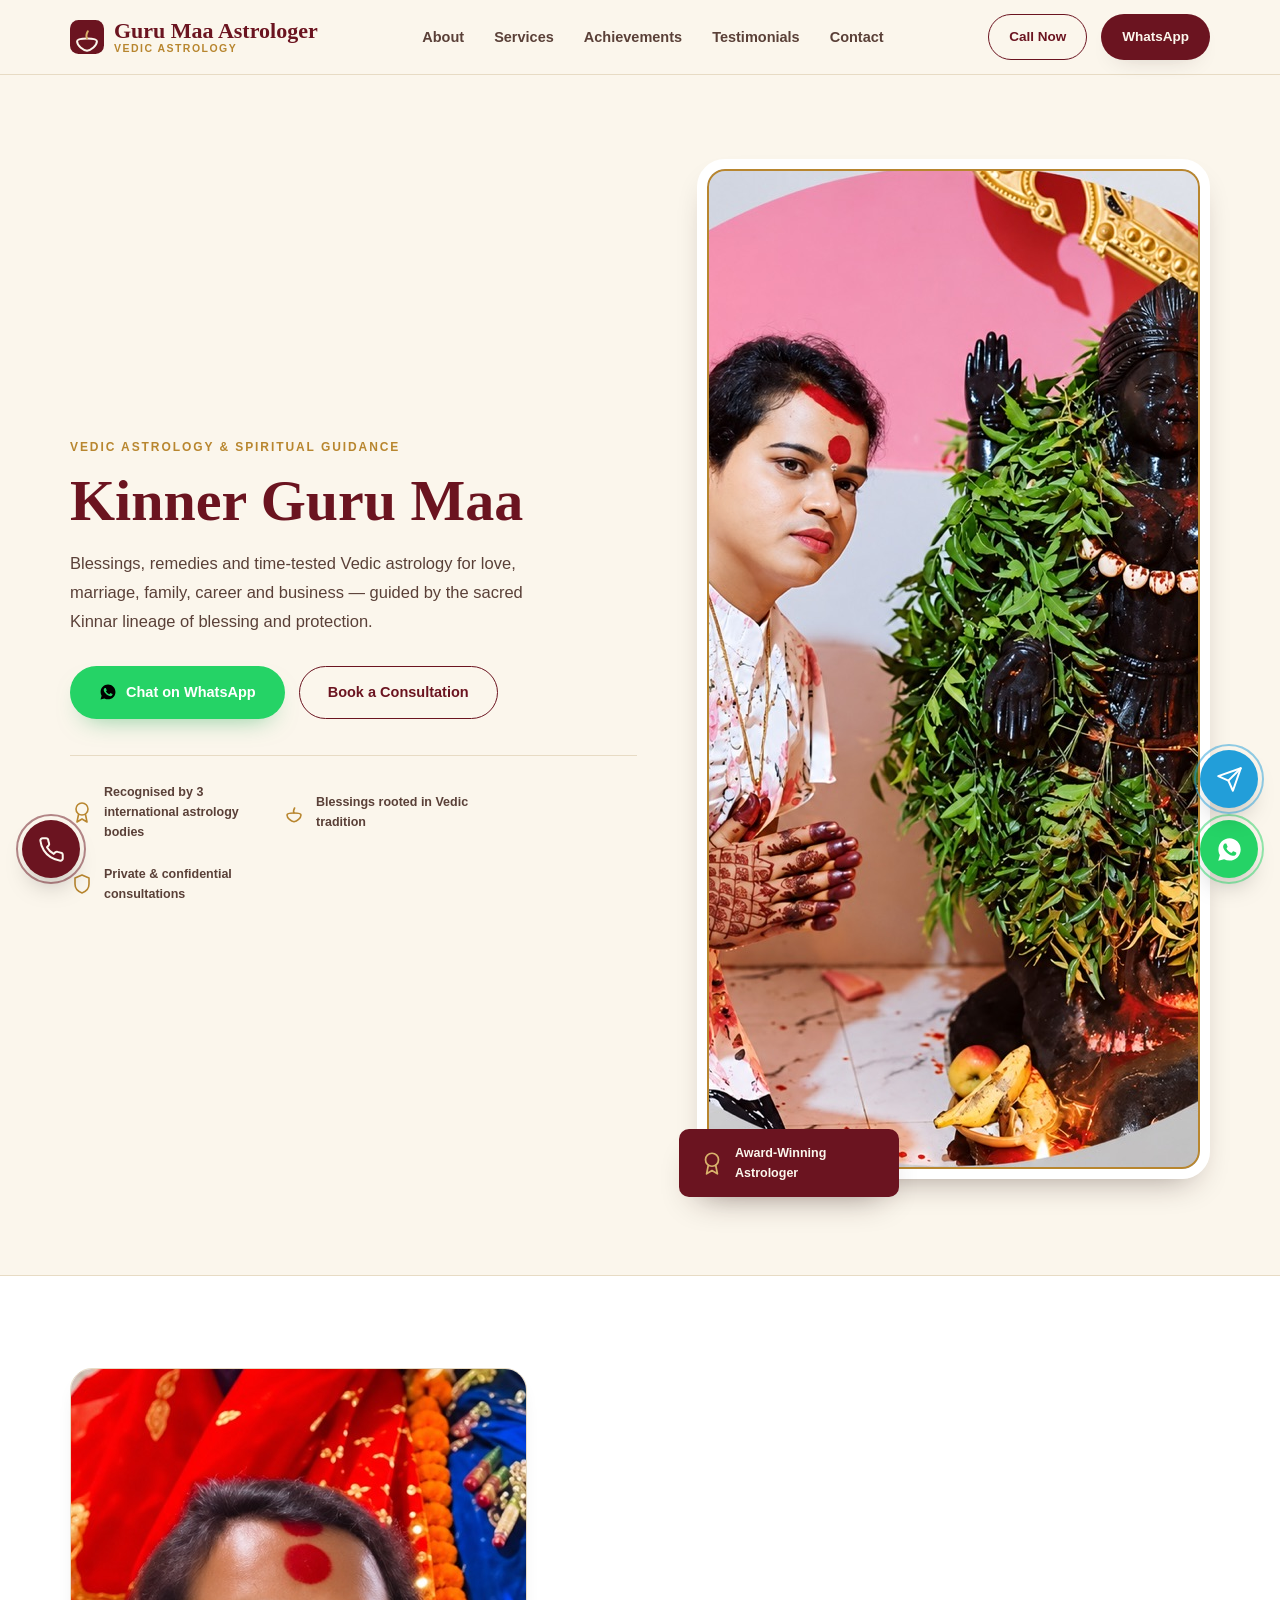
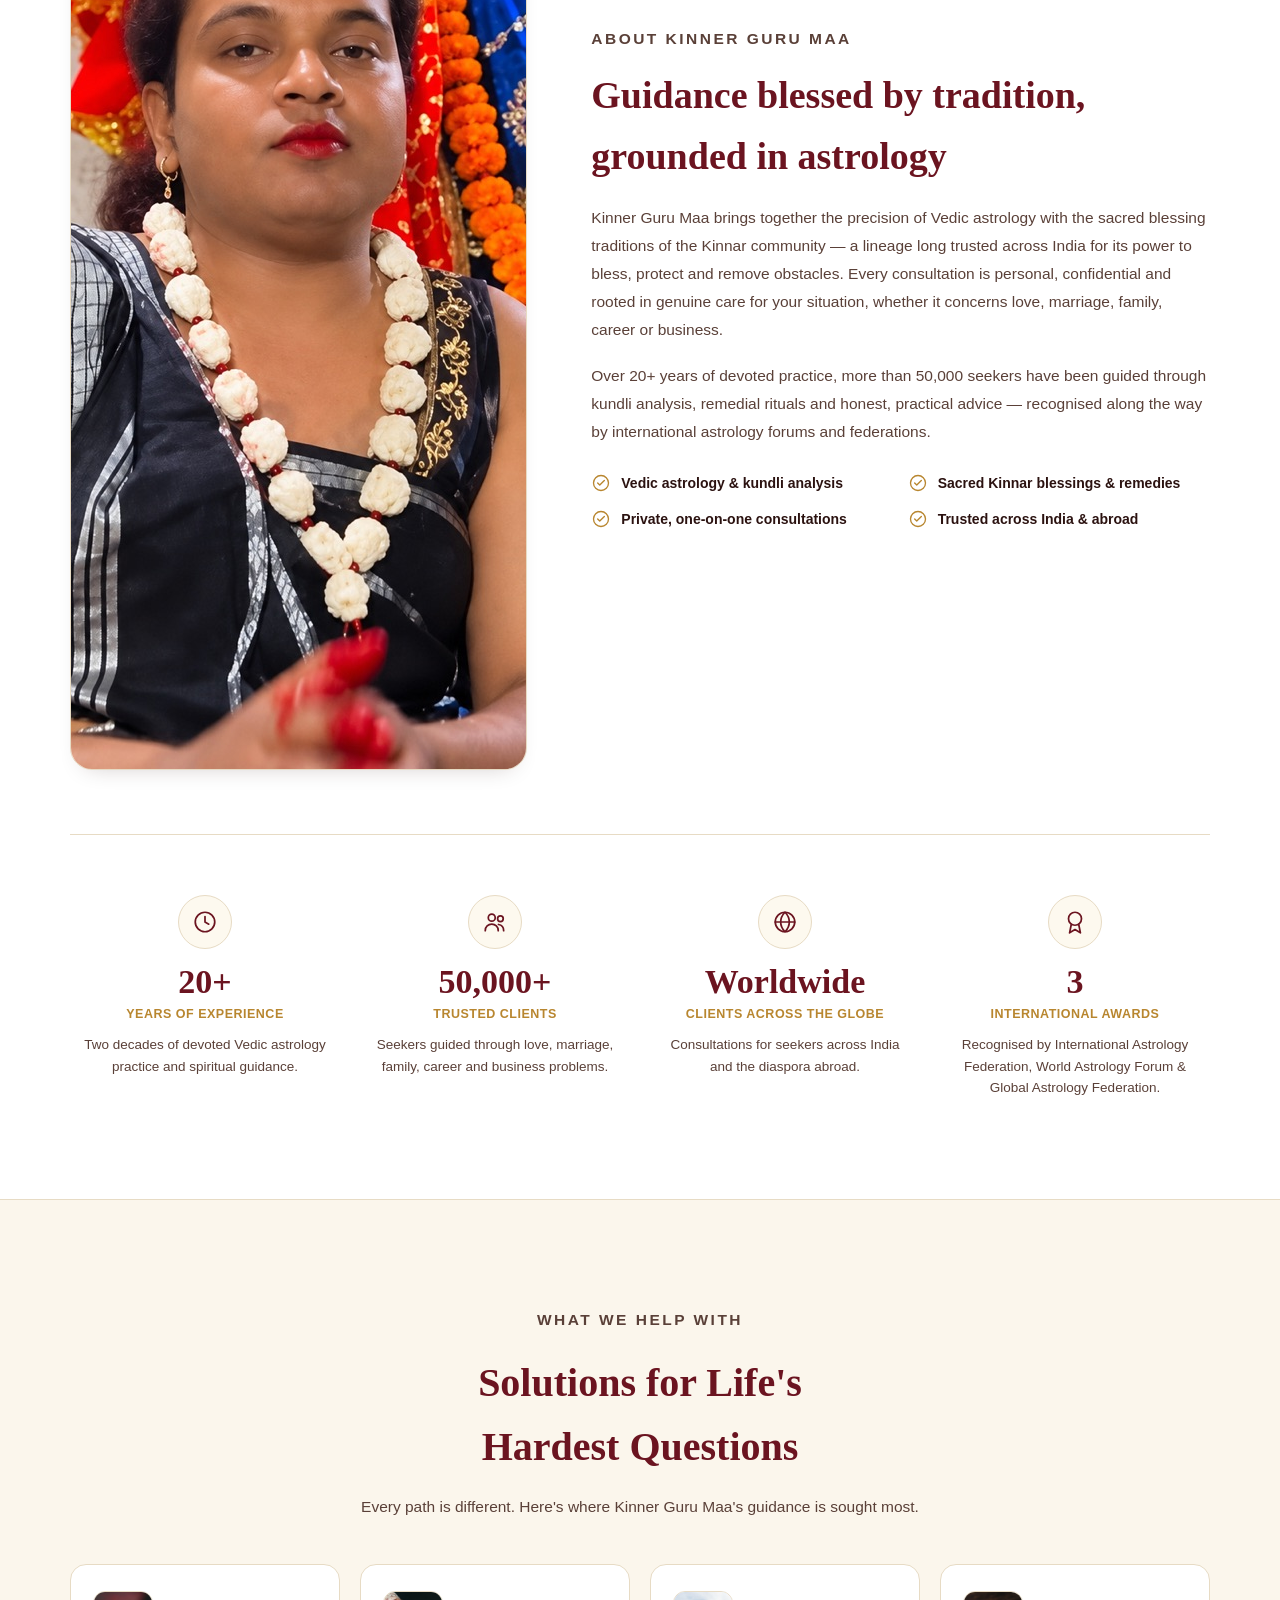
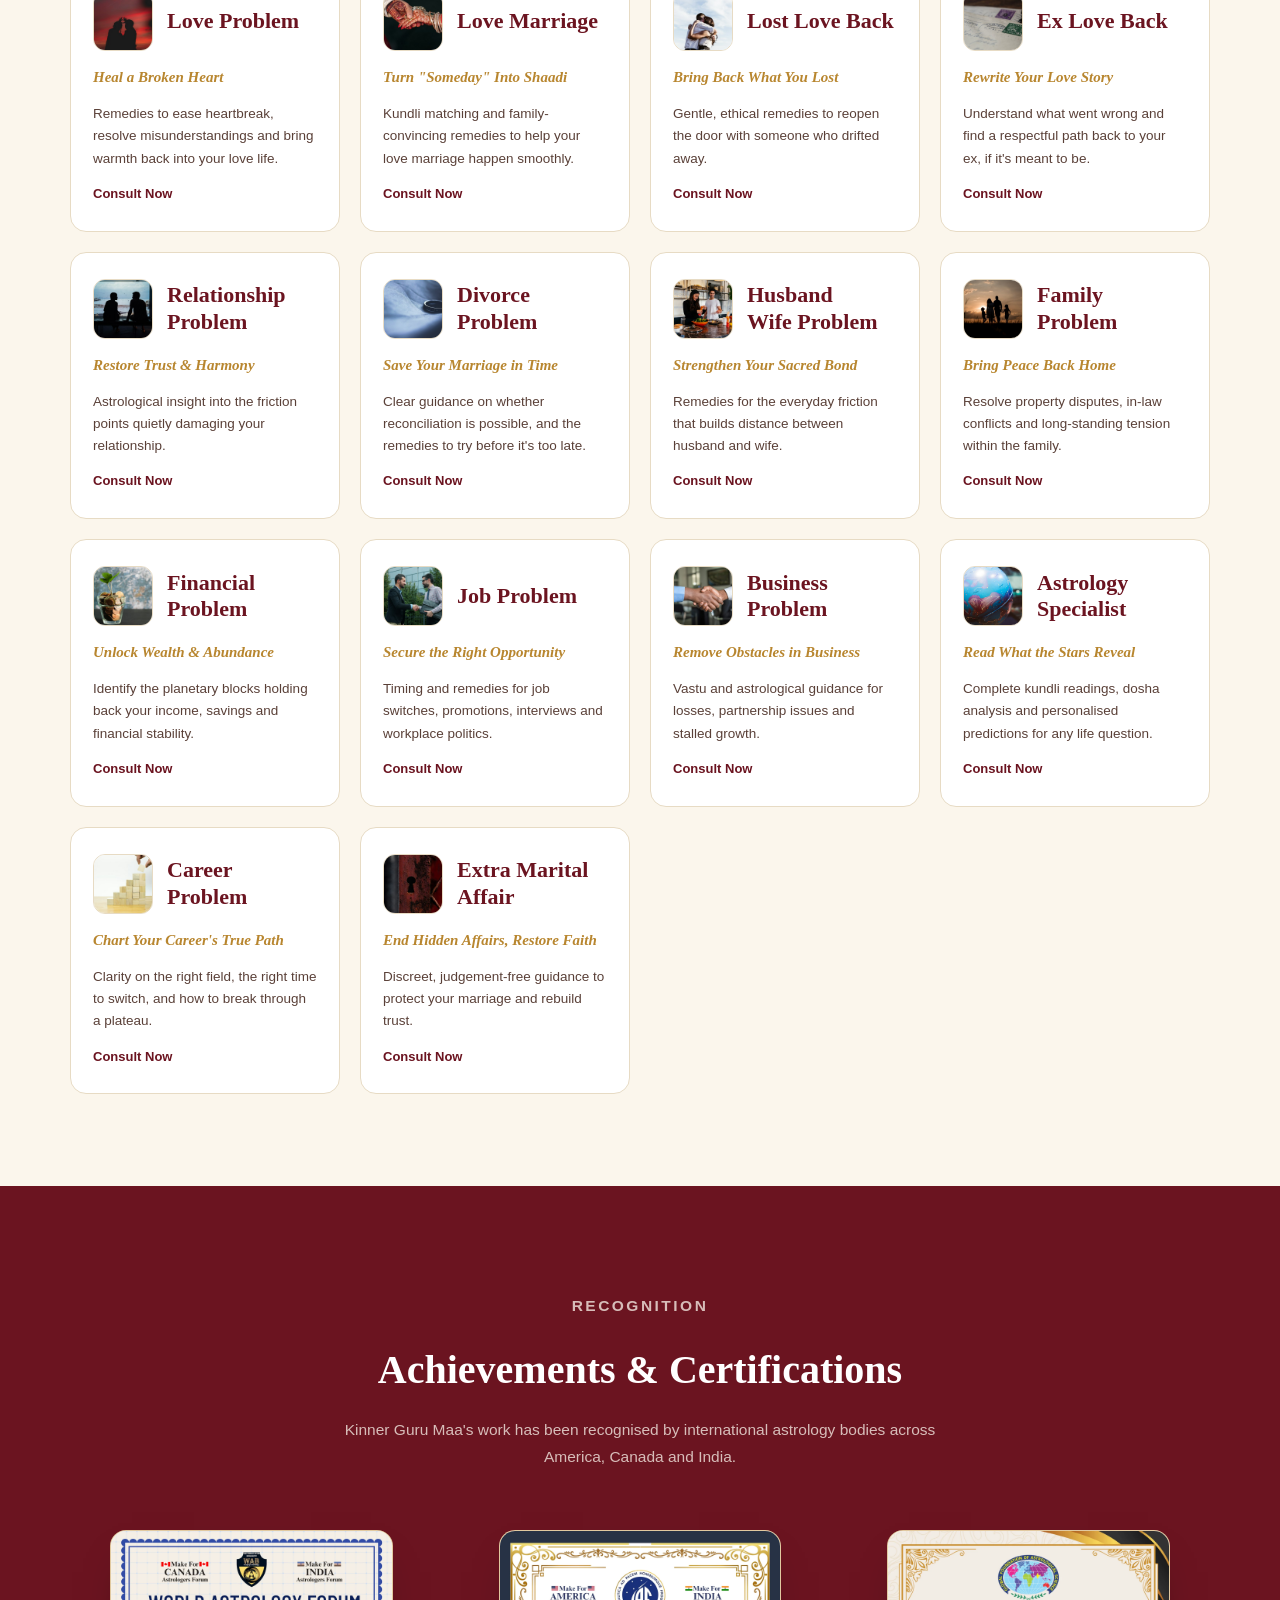
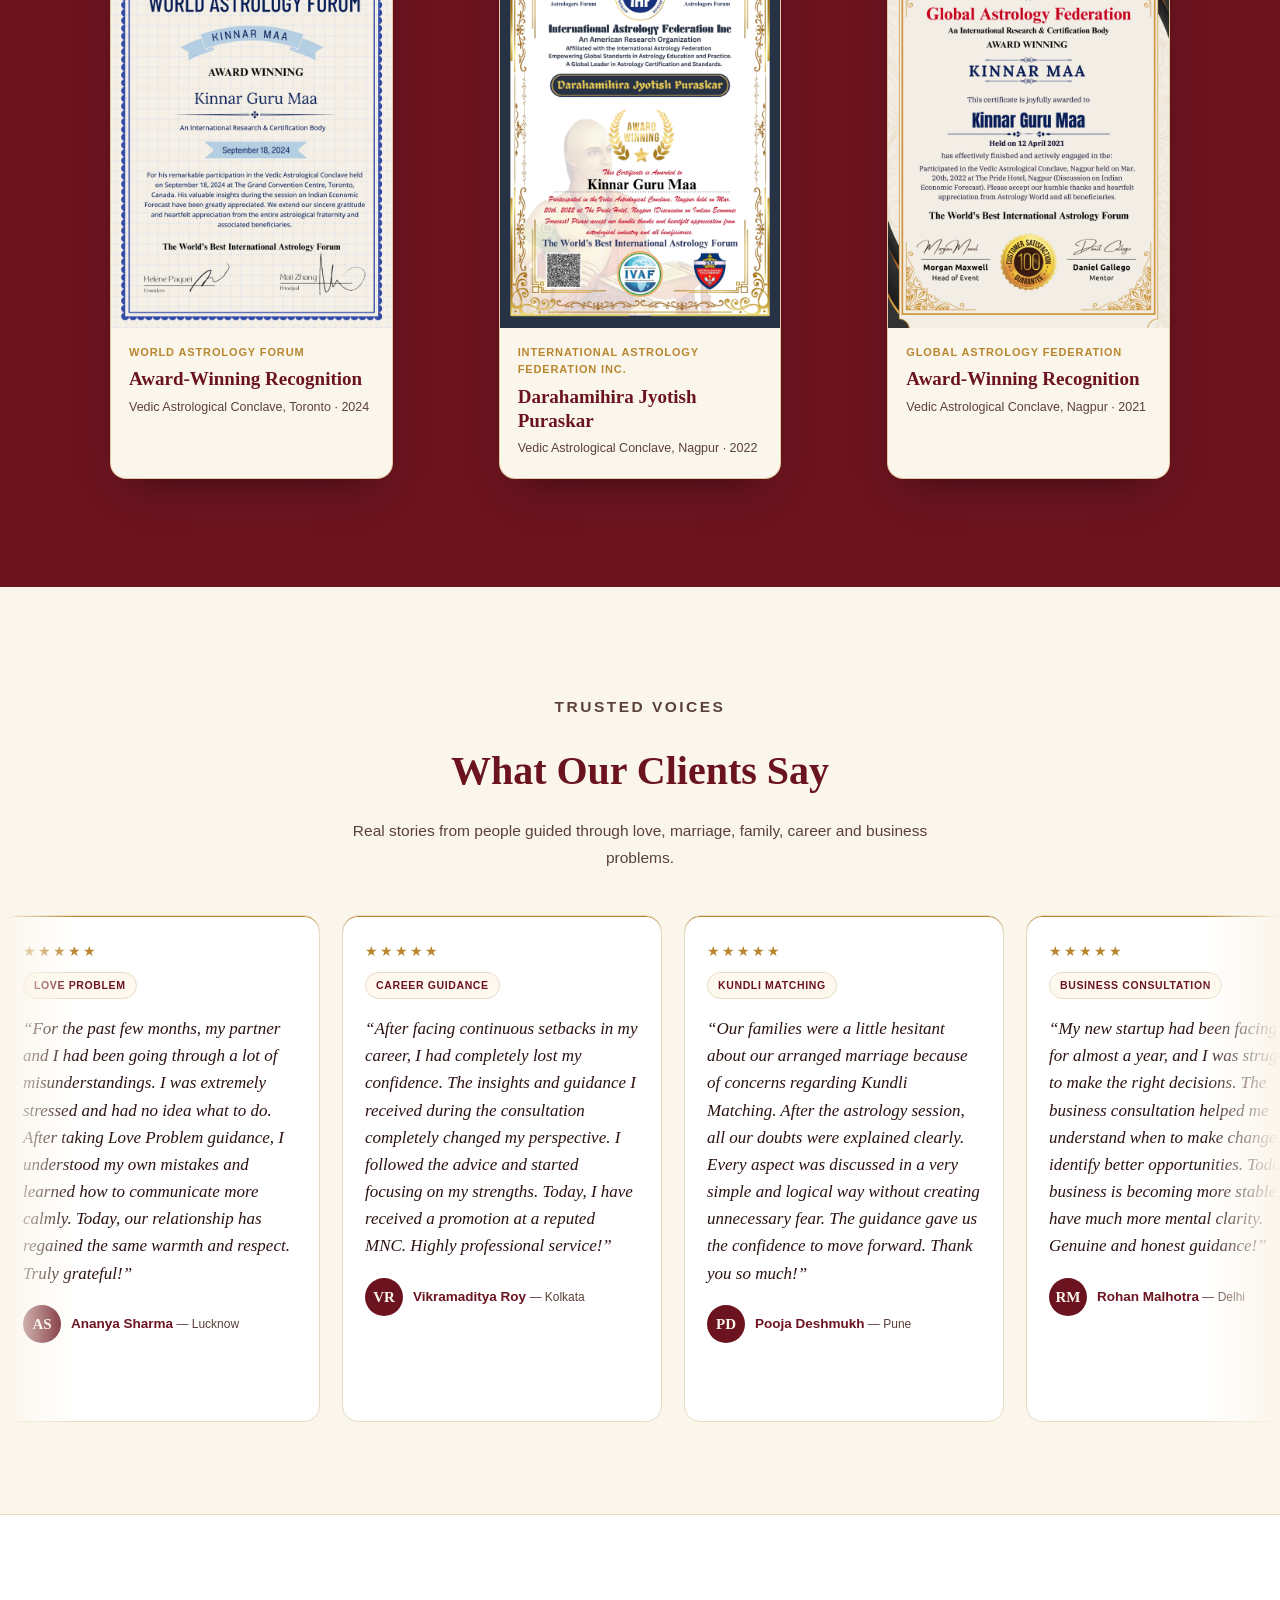
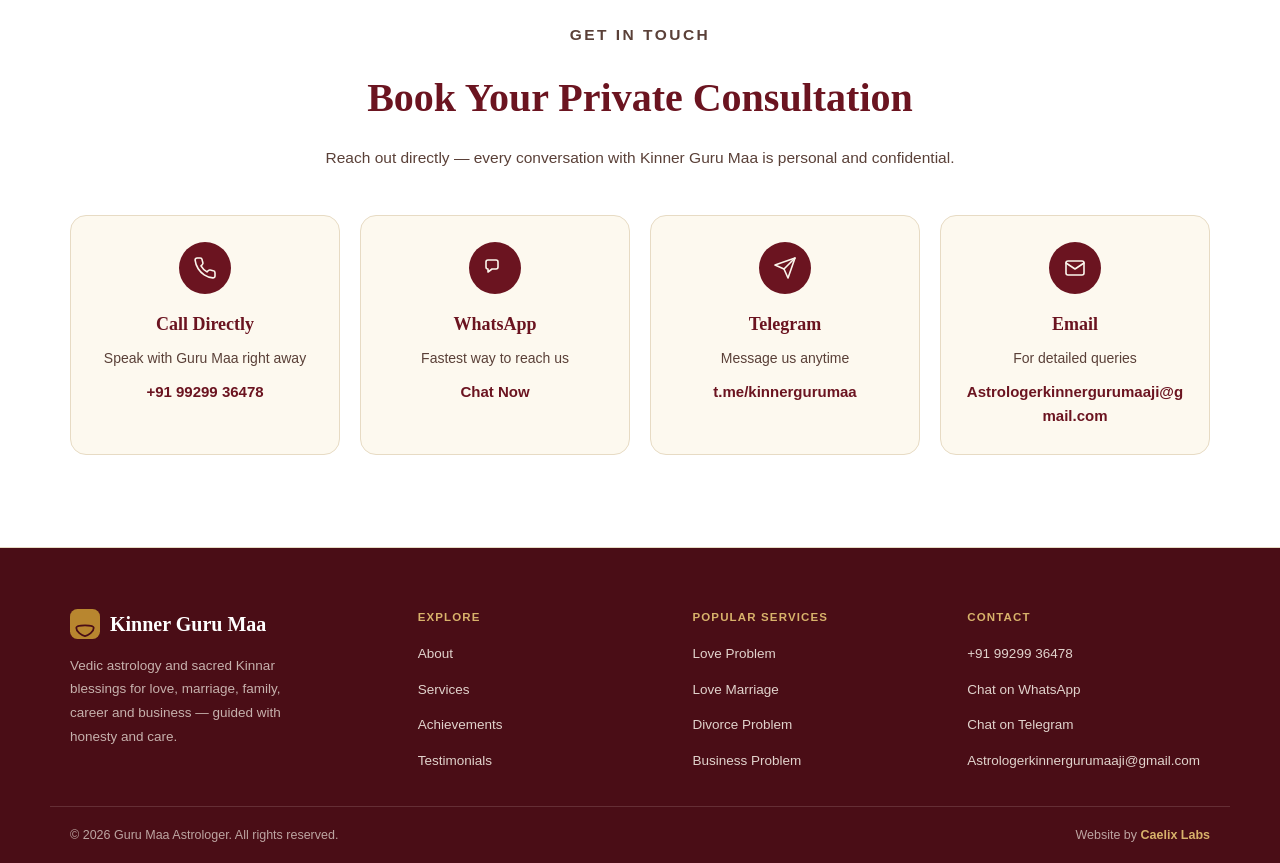
==== commit 2cc68325: "Remove section marker comments from index.html" ====
--- a/index.html
+++ b/index.html
@@ -187,7 +187,6 @@
 
 <a class="visually-hidden" href="#main">Skip to main content</a>
 
-<!-- ============ HEADER ============ -->
 <header class="site-header">
   <nav class="nav container" aria-label="Primary">
     <a class="brand" href="#home">
@@ -219,8 +218,6 @@
 </header>
 
 <main id="main">
-
-  <!-- ============ HERO ============ -->
   <section class="hero" id="home">
     <div class="container">
       <div class="hero-copy">
@@ -263,7 +260,6 @@
     </div>
   </section>
 
-  <!-- ============ ABOUT ============ -->
   <section class="about" id="about">
     <div class="container">
       <div class="about-media">
@@ -325,7 +321,6 @@
     </div>
   </section>
 
-  <!-- ============ SERVICES ============ -->
   <section class="services" id="services">
     <div class="container">
       <div class="section-head">
@@ -480,7 +475,6 @@
     </div>
   </section>
 
-  <!-- ============ ACHIEVEMENTS ============ -->
   <section class="achievements" id="achievements">
     <div class="container">
       <div class="section-head">
@@ -520,7 +514,6 @@
     </div>
   </section>
 
-  <!-- ============ TESTIMONIALS ============ -->
   <section class="testimonials" id="testimonials">
     <div class="container">
       <div class="section-head">
@@ -535,7 +528,6 @@
     </div>
   </section>
 
-  <!-- ============ CONTACT ============ -->
   <section class="contact" id="contact">
     <div class="container">
       <div class="section-head">
@@ -578,7 +570,6 @@
 
 </main>
 
-<!-- ============ FOOTER ============ -->
 <footer class="site-footer">
   <div class="container footer-top">
     <div class="footer-col">
@@ -629,7 +620,6 @@
   </div>
 </footer>
 
-<!-- ============ FLOATING ACTIONS ============ -->
 <a class="fab fab-whatsapp" href="https://wa.me/919929936478" target="_blank" rel="noopener noreferrer" aria-label="Chat on WhatsApp">
   <svg viewBox="0 0 24 24" aria-hidden="true"><path d="M12.04 2C6.58 2 2.13 6.45 2.13 11.91c0 1.85.5 3.58 1.36 5.07L2 22l5.19-1.44a9.9 9.9 0 0 0 4.85 1.24h.01c5.46 0 9.9-4.45 9.9-9.91C21.95 6.45 17.5 2 12.04 2zm5.8 14.13c-.24.68-1.4 1.3-1.93 1.38-.5.08-1.12.11-1.8-.11-.42-.13-.96-.31-1.65-.6-2.9-1.25-4.79-4.17-4.94-4.36-.14-.19-1.18-1.57-1.18-3 0-1.42.75-2.12 1.02-2.41.27-.29.58-.36.78-.36.2 0 .39 0 .56.01.18.01.42-.07.66.5.24.58.82 2 .89 2.15.07.15.12.32.02.51-.1.19-.15.31-.29.48-.15.17-.31.38-.44.51-.15.15-.3.31-.13.6.17.29.75 1.24 1.62 2.01 1.11.99 2.05 1.3 2.34 1.45.29.15.46.13.63-.08.17-.21.72-.84.91-1.13.19-.29.38-.24.64-.14.26.1 1.65.78 1.93.92.28.14.47.21.54.33.07.12.07.68-.17 1.36z"/></svg>
 </a>
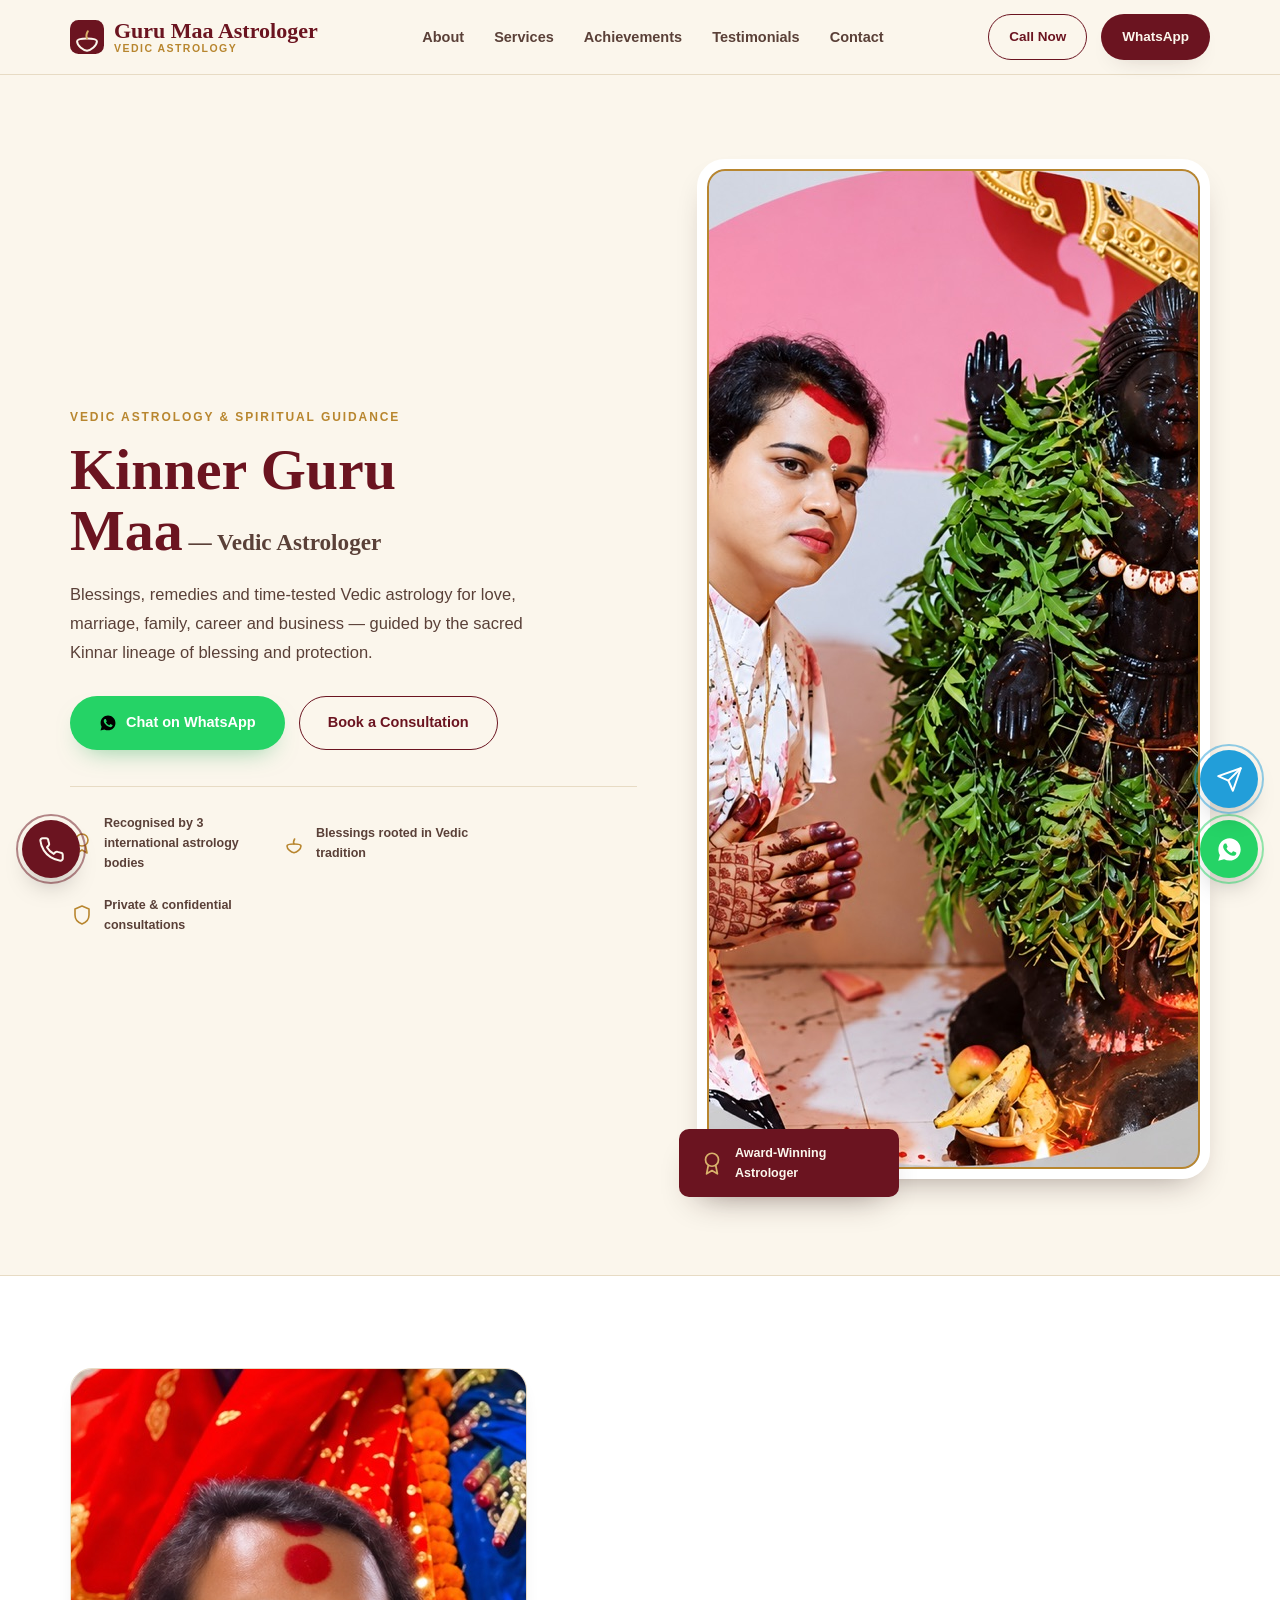
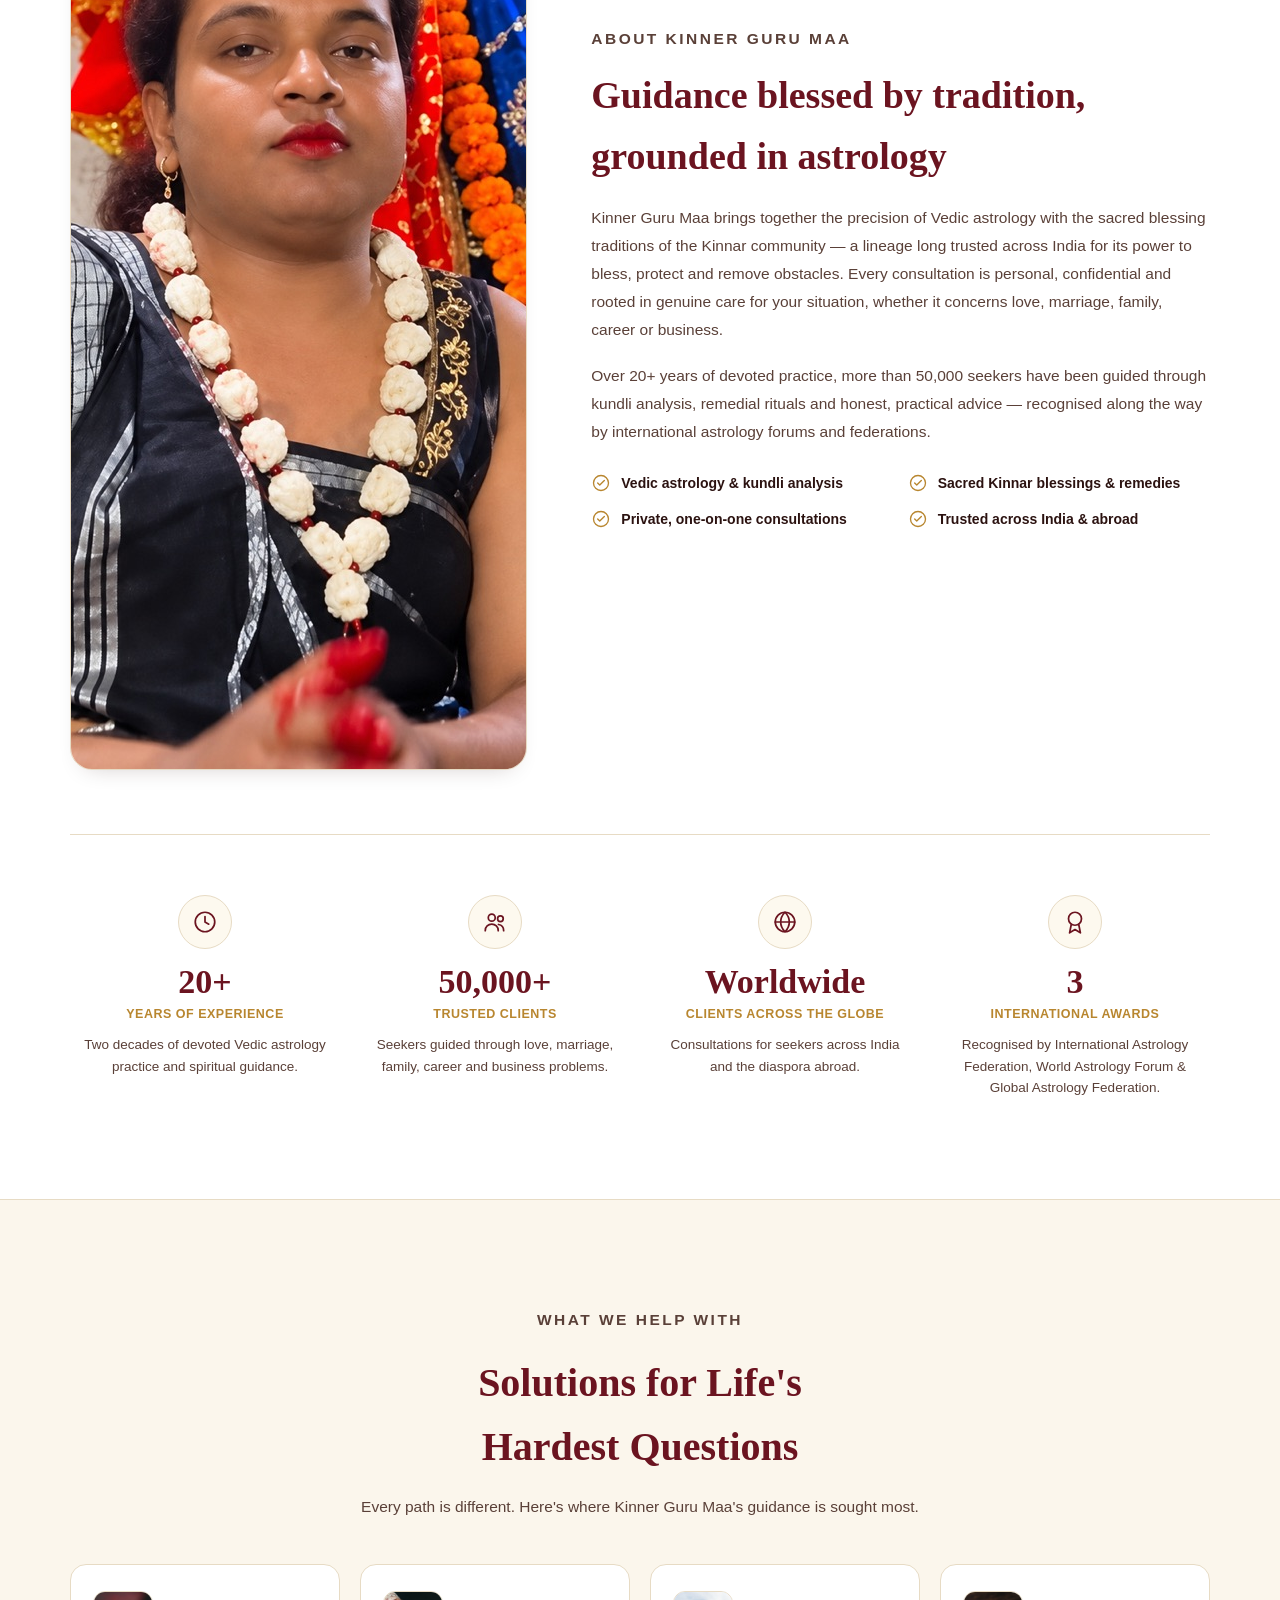
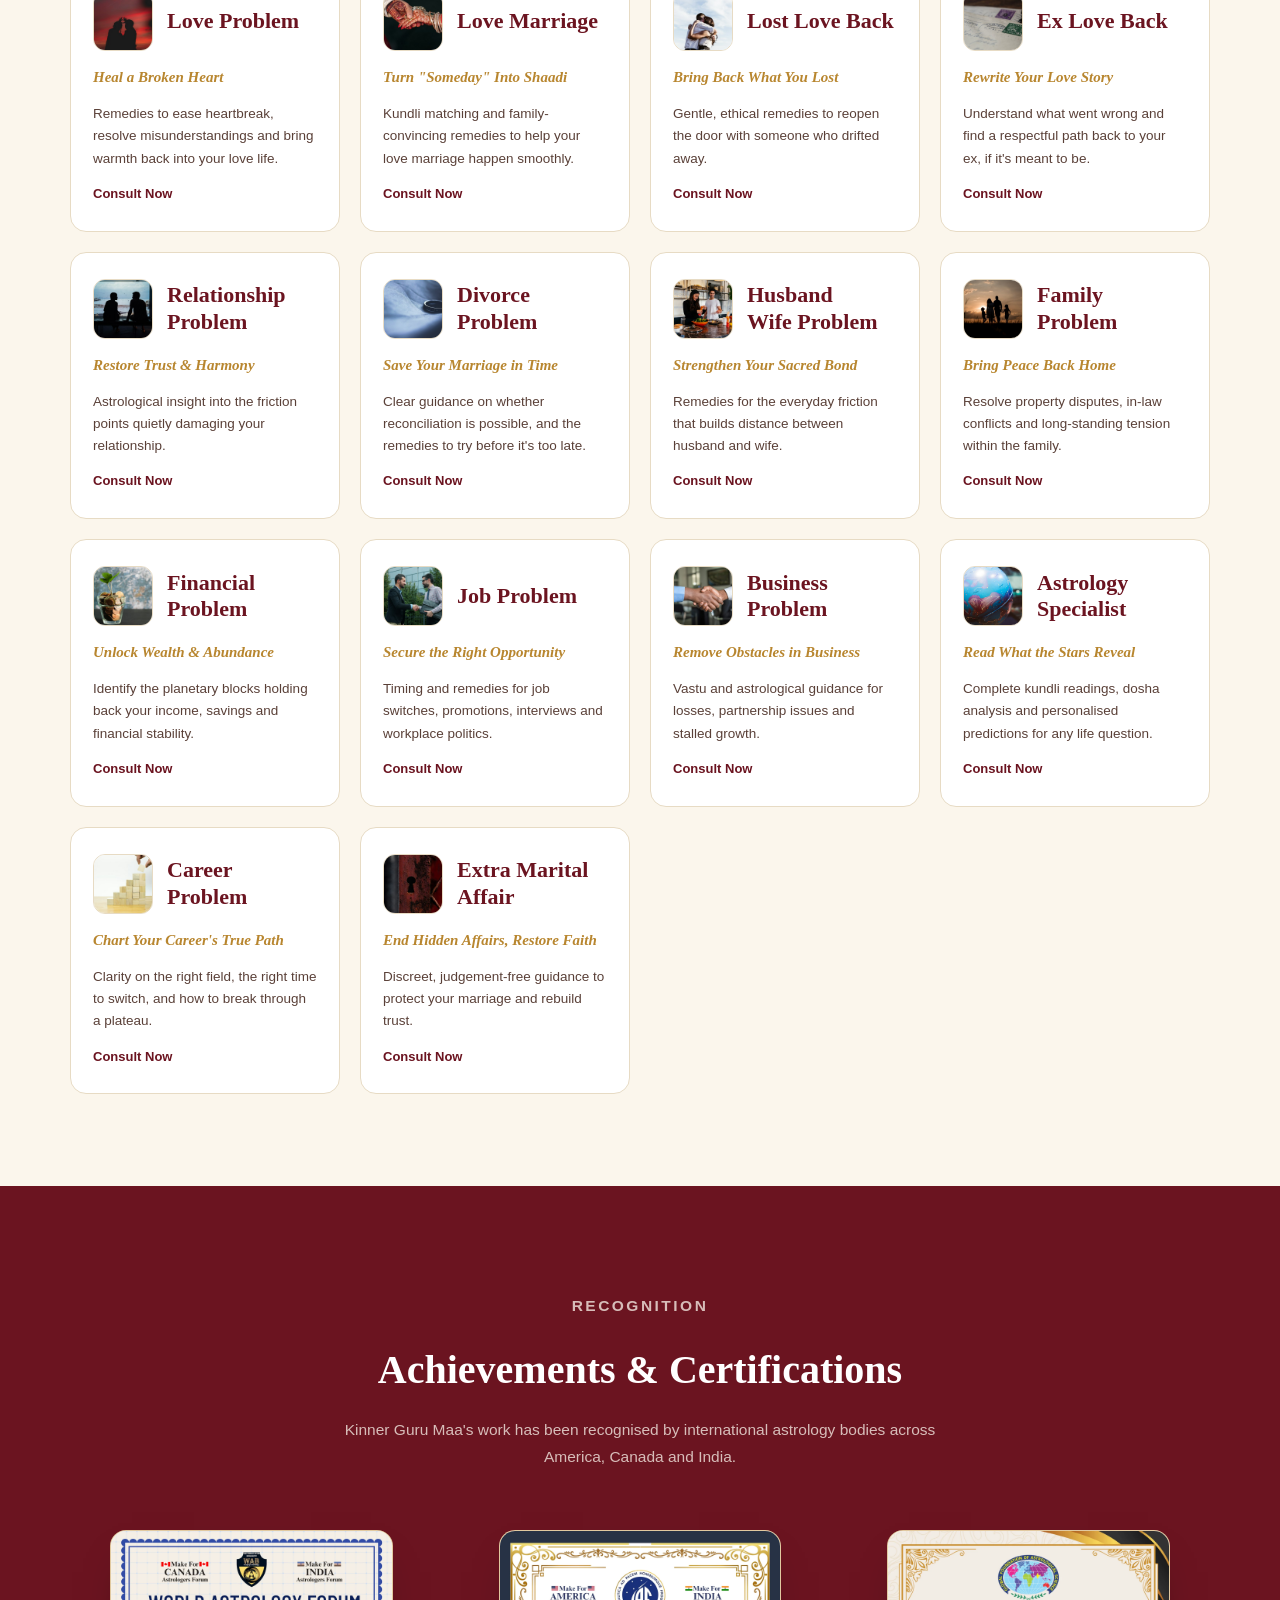
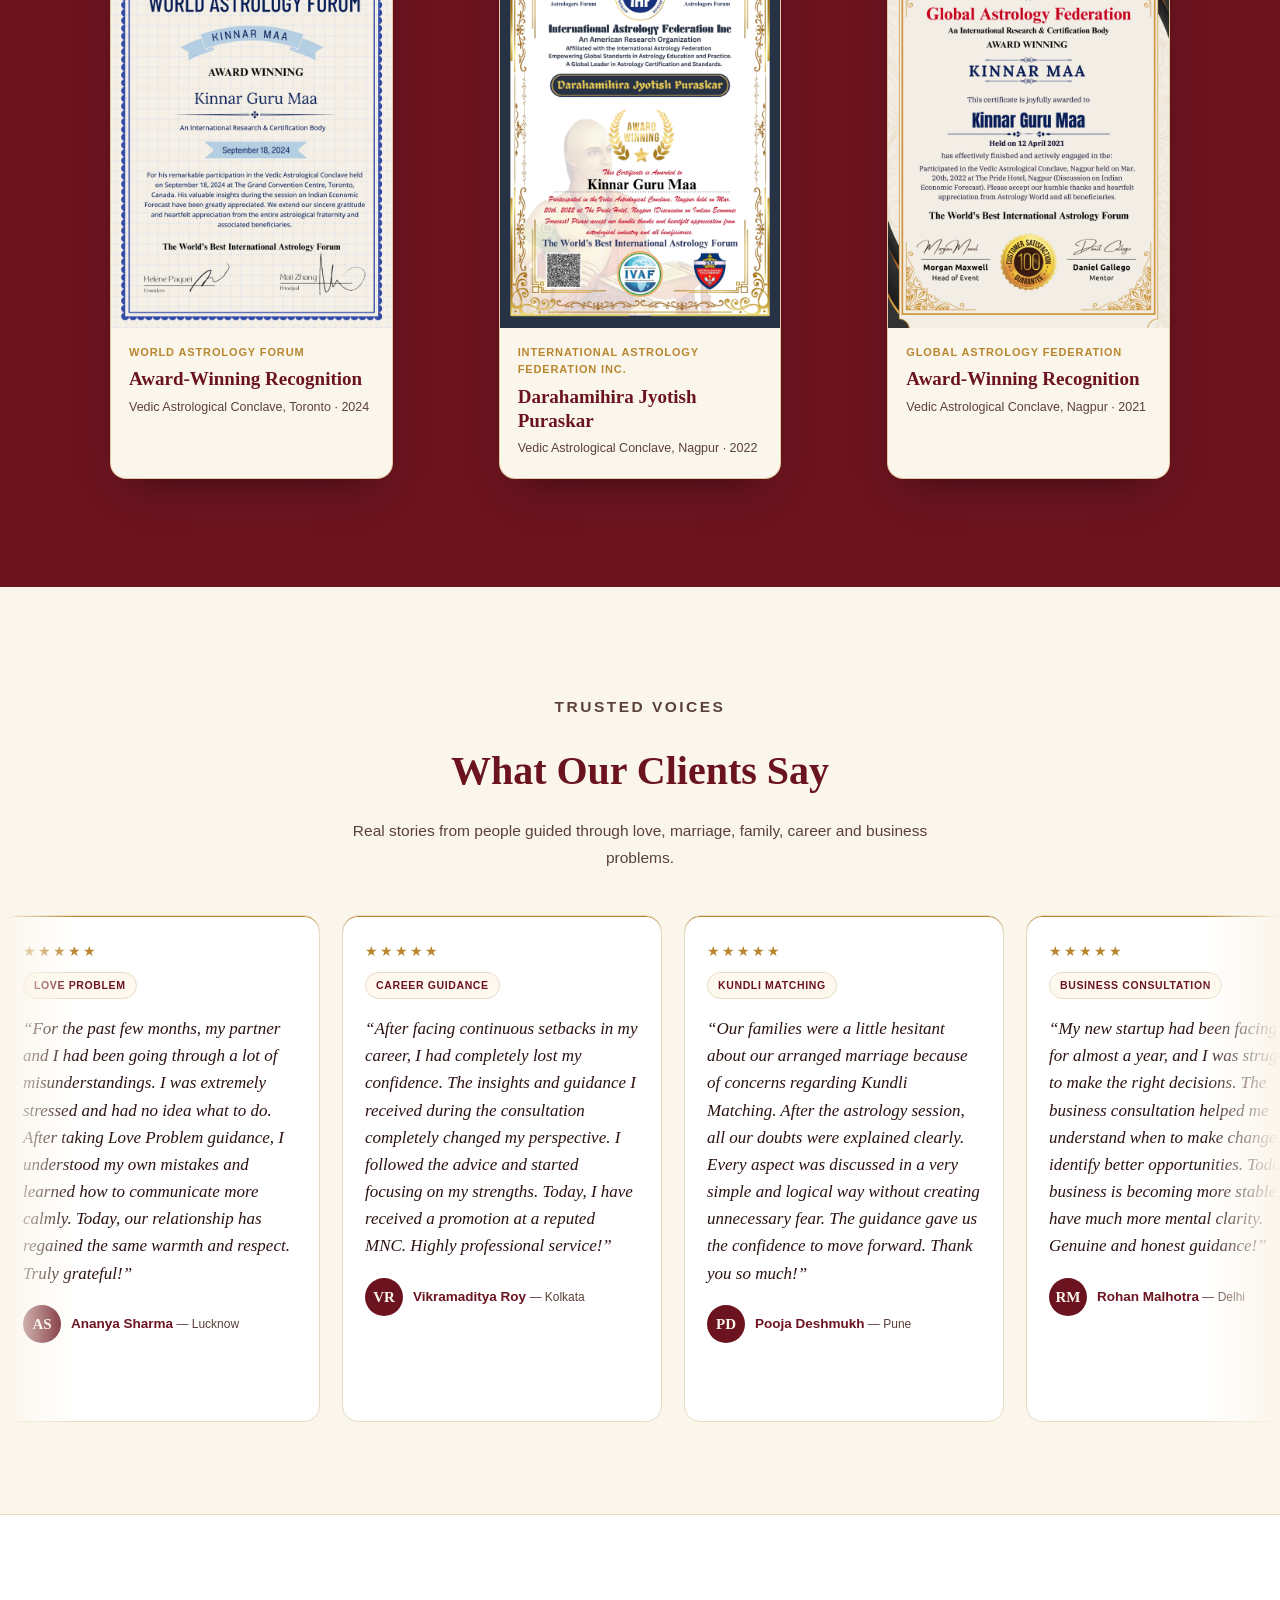
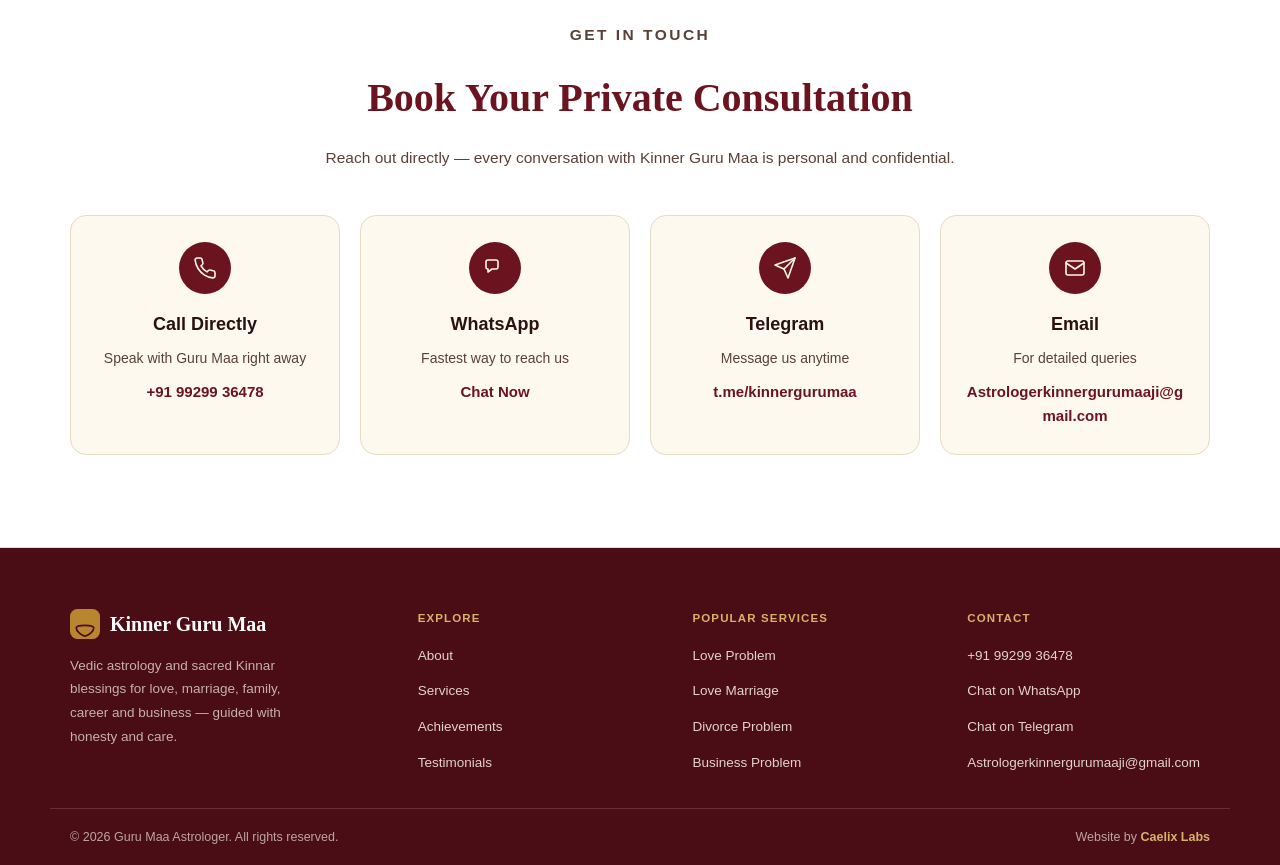
==== commit c8b1bffc: "Fix SEO issues flagged by Seobility audit - Title/OG/Twitter: remove Astrologer word repetition - Me" ====
--- a/index.html
+++ b/index.html
@@ -3,8 +3,8 @@
 <head>
 <meta charset="UTF-8">
 <meta name="viewport" content="width=device-width, initial-scale=1">
-<title>Guru Maa Astrologer | Kinner Guru Maa – Vedic Astrologer</title>
-<meta name="description" content="Consult Kinner Guru Maa, an award-winning Vedic astrologer, for love, marriage, family, career and business problems. Private kundli readings and remedies by call, WhatsApp or Telegram.">
+<title>Guru Maa Astrologer | Vedic Astrology for Love &amp; Marriage</title>
+<meta name="description" content="Consult Kinner Guru Maa, an award-winning Vedic astrologer, for love, marriage, family, career and business problems. Book a private consultation today.">
 <meta name="robots" content="index, follow, max-image-preview:large">
 <link rel="canonical" href="https://gurumaastrologer.com/">
 <meta name="author" content="Kinner Guru Maa">
@@ -14,24 +14,25 @@
 <meta property="og:site_name" content="Guru Maa Astrologer">
 <meta property="og:locale" content="en_IN">
 <meta property="og:url" content="https://gurumaastrologer.com/">
-<meta property="og:title" content="Guru Maa Astrologer | Kinner Guru Maa – Vedic Astrologer">
-<meta property="og:description" content="Consult Kinner Guru Maa, an award-winning Vedic astrologer, for love, marriage, family, career and business problems. Private kundli readings and remedies by call, WhatsApp or Telegram.">
+<meta property="og:title" content="Guru Maa Astrologer | Vedic Astrology for Love &amp; Marriage">
+<meta property="og:description" content="Consult Kinner Guru Maa, an award-winning Vedic astrologer, for love, marriage, family, career and business problems. Book a private consultation today.">
 <meta property="og:image" content="https://gurumaastrologer.com/images/og-image.jpg">
 <meta property="og:image:width" content="1200">
 <meta property="og:image:height" content="630">
 <meta property="og:image:alt" content="Kinner Guru Maa performing a sacred puja">
 <meta name="twitter:card" content="summary_large_image">
-<meta name="twitter:title" content="Guru Maa Astrologer | Kinner Guru Maa – Vedic Astrologer">
-<meta name="twitter:description" content="Consult Kinner Guru Maa, an award-winning Vedic astrologer, for love, marriage, family, career and business problems. Private kundli readings and remedies by call, WhatsApp or Telegram.">
+<meta name="twitter:title" content="Guru Maa Astrologer | Vedic Astrology for Love &amp; Marriage">
+<meta name="twitter:description" content="Consult Kinner Guru Maa, an award-winning Vedic astrologer, for love, marriage, family, career and business problems. Book a private consultation today.">
 <meta name="twitter:image" content="https://gurumaastrologer.com/images/og-image.jpg">
 
 <meta http-equiv="Content-Security-Policy" content="default-src 'self'; img-src 'self' data:; style-src 'self' 'unsafe-inline' https://fonts.googleapis.com; font-src https://fonts.gstatic.com; script-src 'self'; connect-src 'self'; base-uri 'self'; form-action 'self';">
 
 <link rel="icon" type="image/svg+xml" href="images/favicon.svg">
+<link rel="apple-touch-icon" href="images/apple-touch-icon.png">
 <link rel="preconnect" href="https://fonts.googleapis.com">
 <link rel="preconnect" href="https://fonts.gstatic.com" crossorigin>
 <link rel="stylesheet" href="https://fonts.googleapis.com/css2?family=Cormorant+Garamond:ital,wght@0,500;0,600;0,700;1,500&amp;family=Karla:wght@400;500;600;700;800&amp;display=swap">
-<link rel="stylesheet" href="css/styles.css?v=6">
+<link rel="stylesheet" href="css/styles.css?v=7">
 <script type="application/ld+json">
 {
   "@context": "https://schema.org",
@@ -51,7 +52,7 @@
       "url": "https://gurumaastrologer.com/",
       "image": "https://gurumaastrologer.com/images/og-image.jpg",
       "logo": "https://gurumaastrologer.com/images/favicon.svg",
-      "description": "Consult Kinner Guru Maa, an award-winning Vedic astrologer, for love, marriage, family, career and business problems. Private kundli readings and remedies by call, WhatsApp or Telegram.",
+      "description": "Consult Kinner Guru Maa, an award-winning Vedic astrologer, for love, marriage, family, career and business problems. Book a private consultation today.",
       "telephone": "+91-9929936478",
       "email": "Astrologerkinnergurumaaji@gmail.com",
       "priceRange": "$$",
@@ -222,7 +223,7 @@
     <div class="container">
       <div class="hero-copy">
         <p class="eyebrow">Vedic Astrology &amp; Spiritual Guidance</p>
-        <h1>Kinner Guru Maa</h1>
+        <h1>Kinner Guru Maa<span class="h1-sub"> &mdash; Vedic Astrologer</span></h1>
         <p class="lede">Blessings, remedies and time-tested Vedic astrology for love, marriage, family, career and business — guided by the sacred Kinnar lineage of blessing and protection.</p>
         <div class="hero-cta">
           <a class="btn btn-whatsapp" href="https://wa.me/919929936478" target="_blank" rel="noopener noreferrer">
@@ -333,142 +334,142 @@
 
         <article class="service-card">
           <div class="service-top">
-            <div class="service-media"><img src="images/services/love-problem.jpg" alt="" width="150" height="150" loading="lazy"></div>
+            <div class="service-media"><img src="images/services/love-problem.jpg" alt="Silhouette of a couple forming a heart shape, symbolising love problem astrology guidance" width="150" height="150" loading="lazy"></div>
             <h3>Love Problem</h3>
           </div>
           <span class="topic">Heal a Broken Heart</span>
           <p>Remedies to ease heartbreak, resolve misunderstandings and bring warmth back into your love life.</p>
-          <a class="service-link" href="https://wa.me/919929936478" target="_blank" rel="noopener noreferrer">Consult Now <svg viewBox="0 0 24 24" fill="none" stroke-width="2"><path d="M5 12h14M13 6l6 6-6 6"/></svg></a>
-        </article>
-
-        <article class="service-card">
-          <div class="service-top">
-            <div class="service-media"><img src="images/services/love-marriage.jpg" alt="" width="150" height="150" loading="lazy"></div>
+          <a class="service-link" href="https://wa.me/919929936478" target="_blank" rel="noopener noreferrer">Consult Now<span class="visually-hidden"> about Love Problem</span> <svg viewBox="0 0 24 24" fill="none" stroke-width="2"><path d="M5 12h14M13 6l6 6-6 6"/></svg></a>
+        </article>
+
+        <article class="service-card">
+          <div class="service-top">
+            <div class="service-media"><img src="images/services/love-marriage.jpg" alt="Bride and groom's hands with mehndi and bangles, symbolising love marriage astrology guidance" width="150" height="150" loading="lazy"></div>
             <h3>Love Marriage</h3>
           </div>
           <span class="topic">Turn "Someday" Into Shaadi</span>
           <p>Kundli matching and family-convincing remedies to help your love marriage happen smoothly.</p>
-          <a class="service-link" href="https://wa.me/919929936478" target="_blank" rel="noopener noreferrer">Consult Now <svg viewBox="0 0 24 24" fill="none" stroke-width="2"><path d="M5 12h14M13 6l6 6-6 6"/></svg></a>
-        </article>
-
-        <article class="service-card">
-          <div class="service-top">
-            <div class="service-media"><img src="images/services/lost-love-back.jpg" alt="" width="150" height="150" loading="lazy"></div>
+          <a class="service-link" href="https://wa.me/919929936478" target="_blank" rel="noopener noreferrer">Consult Now<span class="visually-hidden"> about Love Marriage</span> <svg viewBox="0 0 24 24" fill="none" stroke-width="2"><path d="M5 12h14M13 6l6 6-6 6"/></svg></a>
+        </article>
+
+        <article class="service-card">
+          <div class="service-top">
+            <div class="service-media"><img src="images/services/lost-love-back.jpg" alt="Couple embracing in reunion, symbolising getting lost love back through astrology remedies" width="150" height="150" loading="lazy"></div>
             <h3>Lost Love Back</h3>
           </div>
           <span class="topic">Bring Back What You Lost</span>
           <p>Gentle, ethical remedies to reopen the door with someone who drifted away.</p>
-          <a class="service-link" href="https://wa.me/919929936478" target="_blank" rel="noopener noreferrer">Consult Now <svg viewBox="0 0 24 24" fill="none" stroke-width="2"><path d="M5 12h14M13 6l6 6-6 6"/></svg></a>
-        </article>
-
-        <article class="service-card">
-          <div class="service-top">
-            <div class="service-media"><img src="images/services/ex-love-back.jpg" alt="" width="150" height="150" loading="lazy"></div>
+          <a class="service-link" href="https://wa.me/919929936478" target="_blank" rel="noopener noreferrer">Consult Now<span class="visually-hidden"> about Lost Love Back</span> <svg viewBox="0 0 24 24" fill="none" stroke-width="2"><path d="M5 12h14M13 6l6 6-6 6"/></svg></a>
+        </article>
+
+        <article class="service-card">
+          <div class="service-top">
+            <div class="service-media"><img src="images/services/ex-love-back.jpg" alt="Old handwritten letters, symbolising ex love back astrology guidance" width="150" height="150" loading="lazy"></div>
             <h3>Ex Love Back</h3>
           </div>
           <span class="topic">Rewrite Your Love Story</span>
           <p>Understand what went wrong and find a respectful path back to your ex, if it's meant to be.</p>
-          <a class="service-link" href="https://wa.me/919929936478" target="_blank" rel="noopener noreferrer">Consult Now <svg viewBox="0 0 24 24" fill="none" stroke-width="2"><path d="M5 12h14M13 6l6 6-6 6"/></svg></a>
-        </article>
-
-        <article class="service-card">
-          <div class="service-top">
-            <div class="service-media"><img src="images/services/relationship-problem.jpg" alt="" width="150" height="150" loading="lazy"></div>
+          <a class="service-link" href="https://wa.me/919929936478" target="_blank" rel="noopener noreferrer">Consult Now<span class="visually-hidden"> about Ex Love Back</span> <svg viewBox="0 0 24 24" fill="none" stroke-width="2"><path d="M5 12h14M13 6l6 6-6 6"/></svg></a>
+        </article>
+
+        <article class="service-card">
+          <div class="service-top">
+            <div class="service-media"><img src="images/services/relationship-problem.jpg" alt="Silhouetted couple talking, symbolising relationship problem astrology guidance" width="150" height="150" loading="lazy"></div>
             <h3>Relationship Problem</h3>
           </div>
           <span class="topic">Restore Trust &amp; Harmony</span>
           <p>Astrological insight into the friction points quietly damaging your relationship.</p>
-          <a class="service-link" href="https://wa.me/919929936478" target="_blank" rel="noopener noreferrer">Consult Now <svg viewBox="0 0 24 24" fill="none" stroke-width="2"><path d="M5 12h14M13 6l6 6-6 6"/></svg></a>
-        </article>
-
-        <article class="service-card">
-          <div class="service-top">
-            <div class="service-media"><img src="images/services/divorce-problem.jpg" alt="" width="150" height="150" loading="lazy"></div>
+          <a class="service-link" href="https://wa.me/919929936478" target="_blank" rel="noopener noreferrer">Consult Now<span class="visually-hidden"> about Relationship Problem</span> <svg viewBox="0 0 24 24" fill="none" stroke-width="2"><path d="M5 12h14M13 6l6 6-6 6"/></svg></a>
+        </article>
+
+        <article class="service-card">
+          <div class="service-top">
+            <div class="service-media"><img src="images/services/divorce-problem.jpg" alt="A single wedding ring alone, symbolising divorce problem astrology guidance" width="150" height="150" loading="lazy"></div>
             <h3>Divorce Problem</h3>
           </div>
           <span class="topic">Save Your Marriage in Time</span>
           <p>Clear guidance on whether reconciliation is possible, and the remedies to try before it's too late.</p>
-          <a class="service-link" href="https://wa.me/919929936478" target="_blank" rel="noopener noreferrer">Consult Now <svg viewBox="0 0 24 24" fill="none" stroke-width="2"><path d="M5 12h14M13 6l6 6-6 6"/></svg></a>
-        </article>
-
-        <article class="service-card">
-          <div class="service-top">
-            <div class="service-media"><img src="images/services/husband-wife-problem.jpg" alt="" width="150" height="150" loading="lazy"></div>
+          <a class="service-link" href="https://wa.me/919929936478" target="_blank" rel="noopener noreferrer">Consult Now<span class="visually-hidden"> about Divorce Problem</span> <svg viewBox="0 0 24 24" fill="none" stroke-width="2"><path d="M5 12h14M13 6l6 6-6 6"/></svg></a>
+        </article>
+
+        <article class="service-card">
+          <div class="service-top">
+            <div class="service-media"><img src="images/services/husband-wife-problem.jpg" alt="Husband and wife cooking together at home, symbolising husband wife problem solutions" width="150" height="150" loading="lazy"></div>
             <h3>Husband Wife Problem</h3>
           </div>
           <span class="topic">Strengthen Your Sacred Bond</span>
           <p>Remedies for the everyday friction that builds distance between husband and wife.</p>
-          <a class="service-link" href="https://wa.me/919929936478" target="_blank" rel="noopener noreferrer">Consult Now <svg viewBox="0 0 24 24" fill="none" stroke-width="2"><path d="M5 12h14M13 6l6 6-6 6"/></svg></a>
-        </article>
-
-        <article class="service-card">
-          <div class="service-top">
-            <div class="service-media"><img src="images/services/family-problem.jpg" alt="" width="150" height="150" loading="lazy"></div>
+          <a class="service-link" href="https://wa.me/919929936478" target="_blank" rel="noopener noreferrer">Consult Now<span class="visually-hidden"> about Husband Wife Problem</span> <svg viewBox="0 0 24 24" fill="none" stroke-width="2"><path d="M5 12h14M13 6l6 6-6 6"/></svg></a>
+        </article>
+
+        <article class="service-card">
+          <div class="service-top">
+            <div class="service-media"><img src="images/services/family-problem.jpg" alt="Family silhouette at sunset, symbolising family problem astrology guidance" width="150" height="150" loading="lazy"></div>
             <h3>Family Problem</h3>
           </div>
           <span class="topic">Bring Peace Back Home</span>
           <p>Resolve property disputes, in-law conflicts and long-standing tension within the family.</p>
-          <a class="service-link" href="https://wa.me/919929936478" target="_blank" rel="noopener noreferrer">Consult Now <svg viewBox="0 0 24 24" fill="none" stroke-width="2"><path d="M5 12h14M13 6l6 6-6 6"/></svg></a>
-        </article>
-
-        <article class="service-card">
-          <div class="service-top">
-            <div class="service-media"><img src="images/services/financial-problem.jpg" alt="" width="150" height="150" loading="lazy"></div>
+          <a class="service-link" href="https://wa.me/919929936478" target="_blank" rel="noopener noreferrer">Consult Now<span class="visually-hidden"> about Family Problem</span> <svg viewBox="0 0 24 24" fill="none" stroke-width="2"><path d="M5 12h14M13 6l6 6-6 6"/></svg></a>
+        </article>
+
+        <article class="service-card">
+          <div class="service-top">
+            <div class="service-media"><img src="images/services/financial-problem.jpg" alt="Stacked coins with a growing plant, symbolising financial problem astrology remedies" width="150" height="150" loading="lazy"></div>
             <h3>Financial Problem</h3>
           </div>
           <span class="topic">Unlock Wealth &amp; Abundance</span>
           <p>Identify the planetary blocks holding back your income, savings and financial stability.</p>
-          <a class="service-link" href="https://wa.me/919929936478" target="_blank" rel="noopener noreferrer">Consult Now <svg viewBox="0 0 24 24" fill="none" stroke-width="2"><path d="M5 12h14M13 6l6 6-6 6"/></svg></a>
-        </article>
-
-        <article class="service-card">
-          <div class="service-top">
-            <div class="service-media"><img src="images/services/job-problem.jpg" alt="" width="150" height="150" loading="lazy"></div>
+          <a class="service-link" href="https://wa.me/919929936478" target="_blank" rel="noopener noreferrer">Consult Now<span class="visually-hidden"> about Financial Problem</span> <svg viewBox="0 0 24 24" fill="none" stroke-width="2"><path d="M5 12h14M13 6l6 6-6 6"/></svg></a>
+        </article>
+
+        <article class="service-card">
+          <div class="service-top">
+            <div class="service-media"><img src="images/services/job-problem.jpg" alt="Professional in a job interview setting, symbolising job problem astrology guidance" width="150" height="150" loading="lazy"></div>
             <h3>Job Problem</h3>
           </div>
           <span class="topic">Secure the Right Opportunity</span>
           <p>Timing and remedies for job switches, promotions, interviews and workplace politics.</p>
-          <a class="service-link" href="https://wa.me/919929936478" target="_blank" rel="noopener noreferrer">Consult Now <svg viewBox="0 0 24 24" fill="none" stroke-width="2"><path d="M5 12h14M13 6l6 6-6 6"/></svg></a>
-        </article>
-
-        <article class="service-card">
-          <div class="service-top">
-            <div class="service-media"><img src="images/services/business-problem.jpg" alt="" width="150" height="150" loading="lazy"></div>
+          <a class="service-link" href="https://wa.me/919929936478" target="_blank" rel="noopener noreferrer">Consult Now<span class="visually-hidden"> about Job Problem</span> <svg viewBox="0 0 24 24" fill="none" stroke-width="2"><path d="M5 12h14M13 6l6 6-6 6"/></svg></a>
+        </article>
+
+        <article class="service-card">
+          <div class="service-top">
+            <div class="service-media"><img src="images/services/business-problem.jpg" alt="Business handshake, symbolising business problem astrology guidance" width="150" height="150" loading="lazy"></div>
             <h3>Business Problem</h3>
           </div>
           <span class="topic">Remove Obstacles in Business</span>
           <p>Vastu and astrological guidance for losses, partnership issues and stalled growth.</p>
-          <a class="service-link" href="https://wa.me/919929936478" target="_blank" rel="noopener noreferrer">Consult Now <svg viewBox="0 0 24 24" fill="none" stroke-width="2"><path d="M5 12h14M13 6l6 6-6 6"/></svg></a>
-        </article>
-
-        <article class="service-card">
-          <div class="service-top">
-            <div class="service-media"><img src="images/services/astrology-specialist.jpg" alt="" width="150" height="150" loading="lazy"></div>
+          <a class="service-link" href="https://wa.me/919929936478" target="_blank" rel="noopener noreferrer">Consult Now<span class="visually-hidden"> about Business Problem</span> <svg viewBox="0 0 24 24" fill="none" stroke-width="2"><path d="M5 12h14M13 6l6 6-6 6"/></svg></a>
+        </article>
+
+        <article class="service-card">
+          <div class="service-top">
+            <div class="service-media"><img src="images/services/astrology-specialist.jpg" alt="Globe with zodiac constellations, symbolising Vedic astrology specialist services" width="150" height="150" loading="lazy"></div>
             <h3>Astrology Specialist</h3>
           </div>
           <span class="topic">Read What the Stars Reveal</span>
           <p>Complete kundli readings, dosha analysis and personalised predictions for any life question.</p>
-          <a class="service-link" href="https://wa.me/919929936478" target="_blank" rel="noopener noreferrer">Consult Now <svg viewBox="0 0 24 24" fill="none" stroke-width="2"><path d="M5 12h14M13 6l6 6-6 6"/></svg></a>
-        </article>
-
-        <article class="service-card">
-          <div class="service-top">
-            <div class="service-media"><img src="images/services/career-problem.jpg" alt="" width="150" height="150" loading="lazy"></div>
+          <a class="service-link" href="https://wa.me/919929936478" target="_blank" rel="noopener noreferrer">Consult Now<span class="visually-hidden"> about Astrology Specialist</span> <svg viewBox="0 0 24 24" fill="none" stroke-width="2"><path d="M5 12h14M13 6l6 6-6 6"/></svg></a>
+        </article>
+
+        <article class="service-card">
+          <div class="service-top">
+            <div class="service-media"><img src="images/services/career-problem.jpg" alt="Ascending growth chart, symbolising career problem astrology guidance" width="150" height="150" loading="lazy"></div>
             <h3>Career Problem</h3>
           </div>
           <span class="topic">Chart Your Career's True Path</span>
           <p>Clarity on the right field, the right time to switch, and how to break through a plateau.</p>
-          <a class="service-link" href="https://wa.me/919929936478" target="_blank" rel="noopener noreferrer">Consult Now <svg viewBox="0 0 24 24" fill="none" stroke-width="2"><path d="M5 12h14M13 6l6 6-6 6"/></svg></a>
-        </article>
-
-        <article class="service-card">
-          <div class="service-top">
-            <div class="service-media"><img src="images/services/extra-marital-affair.jpg" alt="" width="150" height="150" loading="lazy"></div>
+          <a class="service-link" href="https://wa.me/919929936478" target="_blank" rel="noopener noreferrer">Consult Now<span class="visually-hidden"> about Career Problem</span> <svg viewBox="0 0 24 24" fill="none" stroke-width="2"><path d="M5 12h14M13 6l6 6-6 6"/></svg></a>
+        </article>
+
+        <article class="service-card">
+          <div class="service-top">
+            <div class="service-media"><img src="images/services/extra-marital-affair.jpg" alt="A keyhole in a door, symbolising discreet extra marital affair guidance" width="150" height="150" loading="lazy"></div>
             <h3>Extra Marital Affair</h3>
           </div>
           <span class="topic">End Hidden Affairs, Restore Faith</span>
           <p>Discreet, judgement-free guidance to protect your marriage and rebuild trust.</p>
-          <a class="service-link" href="https://wa.me/919929936478" target="_blank" rel="noopener noreferrer">Consult Now <svg viewBox="0 0 24 24" fill="none" stroke-width="2"><path d="M5 12h14M13 6l6 6-6 6"/></svg></a>
+          <a class="service-link" href="https://wa.me/919929936478" target="_blank" rel="noopener noreferrer">Consult Now<span class="visually-hidden"> about Extra Marital Affair</span> <svg viewBox="0 0 24 24" fill="none" stroke-width="2"><path d="M5 12h14M13 6l6 6-6 6"/></svg></a>
         </article>
 
       </div>
@@ -539,28 +540,28 @@
       <div class="contact-grid">
         <a class="contact-card" href="tel:+919929936478">
           <div class="icon"><svg viewBox="0 0 24 24" fill="none" stroke-width="1.6"><path d="M22 16.9v3a2 2 0 0 1-2.2 2 19.8 19.8 0 0 1-8.6-3.1 19.5 19.5 0 0 1-6-6A19.8 19.8 0 0 1 2.1 4.2 2 2 0 0 1 4.1 2h3a2 2 0 0 1 2 1.7c.1.9.4 1.9.7 2.7a2 2 0 0 1-.4 2.1L8 9.9a16 16 0 0 0 6 6l1.4-1.4a2 2 0 0 1 2.1-.4c.9.3 1.8.6 2.7.7a2 2 0 0 1 1.8 2z"/></svg></div>
-          <h3>Call Directly</h3>
+          <p class="card-title">Call Directly</p>
           <p>Speak with Guru Maa right away</p>
           <div class="value">+91 99299 36478</div>
         </a>
 
         <a class="contact-card" href="https://wa.me/919929936478" target="_blank" rel="noopener noreferrer">
           <div class="icon"><svg viewBox="0 0 24 24" fill="none" stroke-width="1.6"><path d="M3 6a2 2 0 0 1 2-2h8a2 2 0 0 1 2 2v5a2 2 0 0 1-2 2H9l-4 3v-3H5a2 2 0 0 1-2-2V6z"/></svg></div>
-          <h3>WhatsApp</h3>
+          <p class="card-title">WhatsApp</p>
           <p>Fastest way to reach us</p>
           <div class="value">Chat Now</div>
         </a>
 
         <a class="contact-card" href="https://t.me/kinnergurumaa" target="_blank" rel="noopener noreferrer">
           <div class="icon"><svg viewBox="0 0 24 24" fill="none" stroke-width="1.6"><path d="M22 2 11 13"/><path d="M22 2 15 22l-4-9-9-4 20-7z"/></svg></div>
-          <h3>Telegram</h3>
+          <p class="card-title">Telegram</p>
           <p>Message us anytime</p>
           <div class="value">t.me/kinnergurumaa</div>
         </a>
 
         <a class="contact-card" href="mailto:Astrologerkinnergurumaaji@gmail.com">
           <div class="icon"><svg viewBox="0 0 24 24" fill="none" stroke-width="1.6"><rect x="3" y="5" width="18" height="14" rx="2"/><path d="M3 7l9 6 9-6"/></svg></div>
-          <h3>Email</h3>
+          <p class="card-title">Email</p>
           <p>For detailed queries</p>
           <div class="value">Astrologerkinnergurumaaji@gmail.com</div>
         </a>
@@ -584,7 +585,7 @@
     </div>
 
     <div class="footer-col">
-      <h4>Explore</h4>
+      <p class="footer-heading">Explore</p>
       <ul>
         <li><a href="#about">About</a></li>
         <li><a href="#services">Services</a></li>
@@ -594,7 +595,7 @@
     </div>
 
     <div class="footer-col">
-      <h4>Popular Services</h4>
+      <p class="footer-heading">Popular Services</p>
       <ul>
         <li><a href="#services">Love Problem</a></li>
         <li><a href="#services">Love Marriage</a></li>
@@ -604,7 +605,7 @@
     </div>
 
     <div class="footer-col">
-      <h4>Contact</h4>
+      <p class="footer-heading">Contact</p>
       <ul>
         <li><a href="tel:+919929936478">+91 99299 36478</a></li>
         <li><a href="https://wa.me/919929936478" target="_blank" rel="noopener noreferrer">Chat on WhatsApp</a></li>
--- a/css/styles.css
+++ b/css/styles.css
@@ -269,6 +269,11 @@
   font-weight:700;
   line-height:1.06;
 }
+.hero-copy h1 .h1-sub{
+  font-size:0.4em;
+  font-weight:600;
+  color:var(--ink-soft);
+}
 .hero-copy .lede{
   margin-top:18px;
   font-size:16.5px;
@@ -676,7 +681,7 @@
   display:flex; align-items:center; justify-content:center;
 }
 .contact-card .icon svg{ width:24px; height:24px; stroke:var(--primary-ink); }
-.contact-card h3{ font-size:18px; font-weight:700; }
+.contact-card .card-title{ font-size:18px; font-weight:700; color:var(--ink); }
 .contact-card p{ margin-top:8px; font-size:14px; color:var(--ink-soft); }
 .contact-card .value{ margin-top:10px; font-weight:700; color:var(--primary); font-size:15px; overflow-wrap:anywhere; }
 
@@ -702,7 +707,7 @@
   color:#fff;
 }
 .footer-col p{ font-size:13.5px; line-height:1.75; max-width:32ch; color:rgba(251,246,236,.7); }
-.footer-col h4{
+.footer-col .footer-heading{
   font-family:'Karla', sans-serif;
   font-size:11.5px;
   font-weight:700;
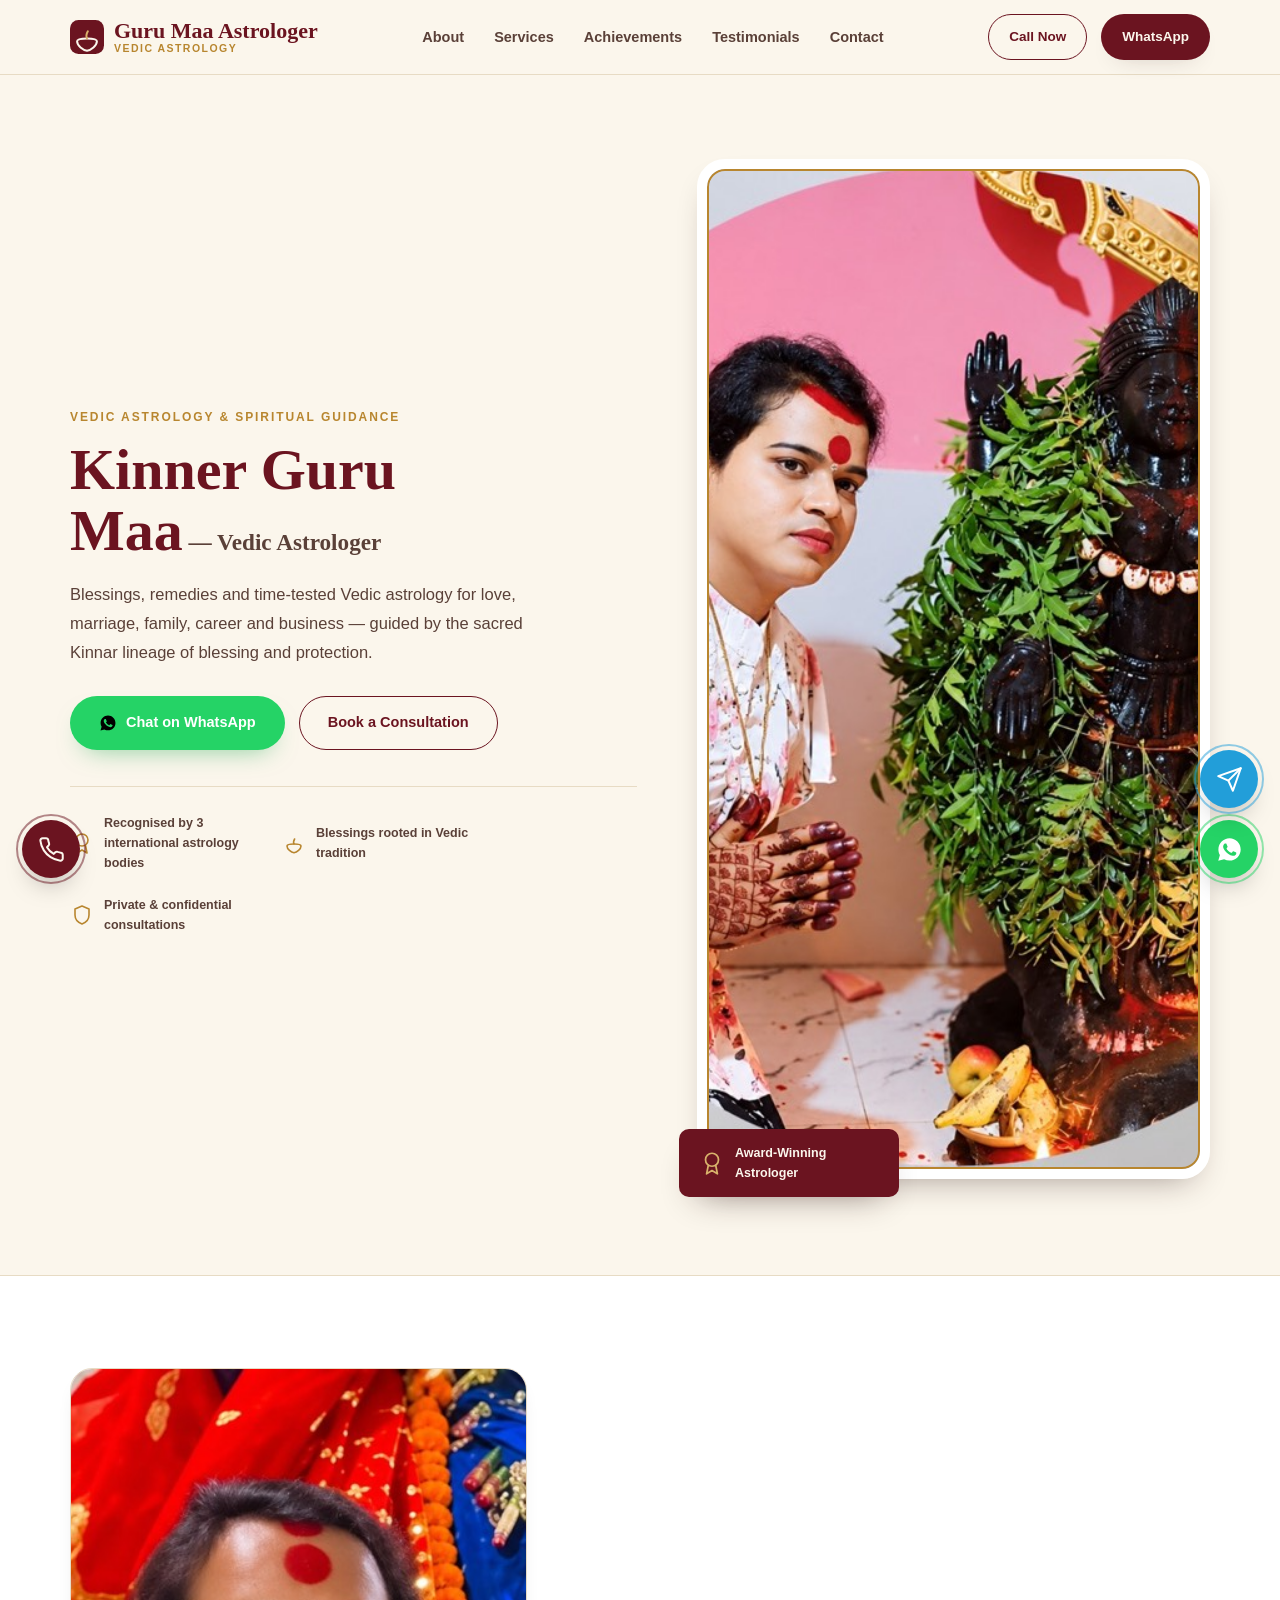
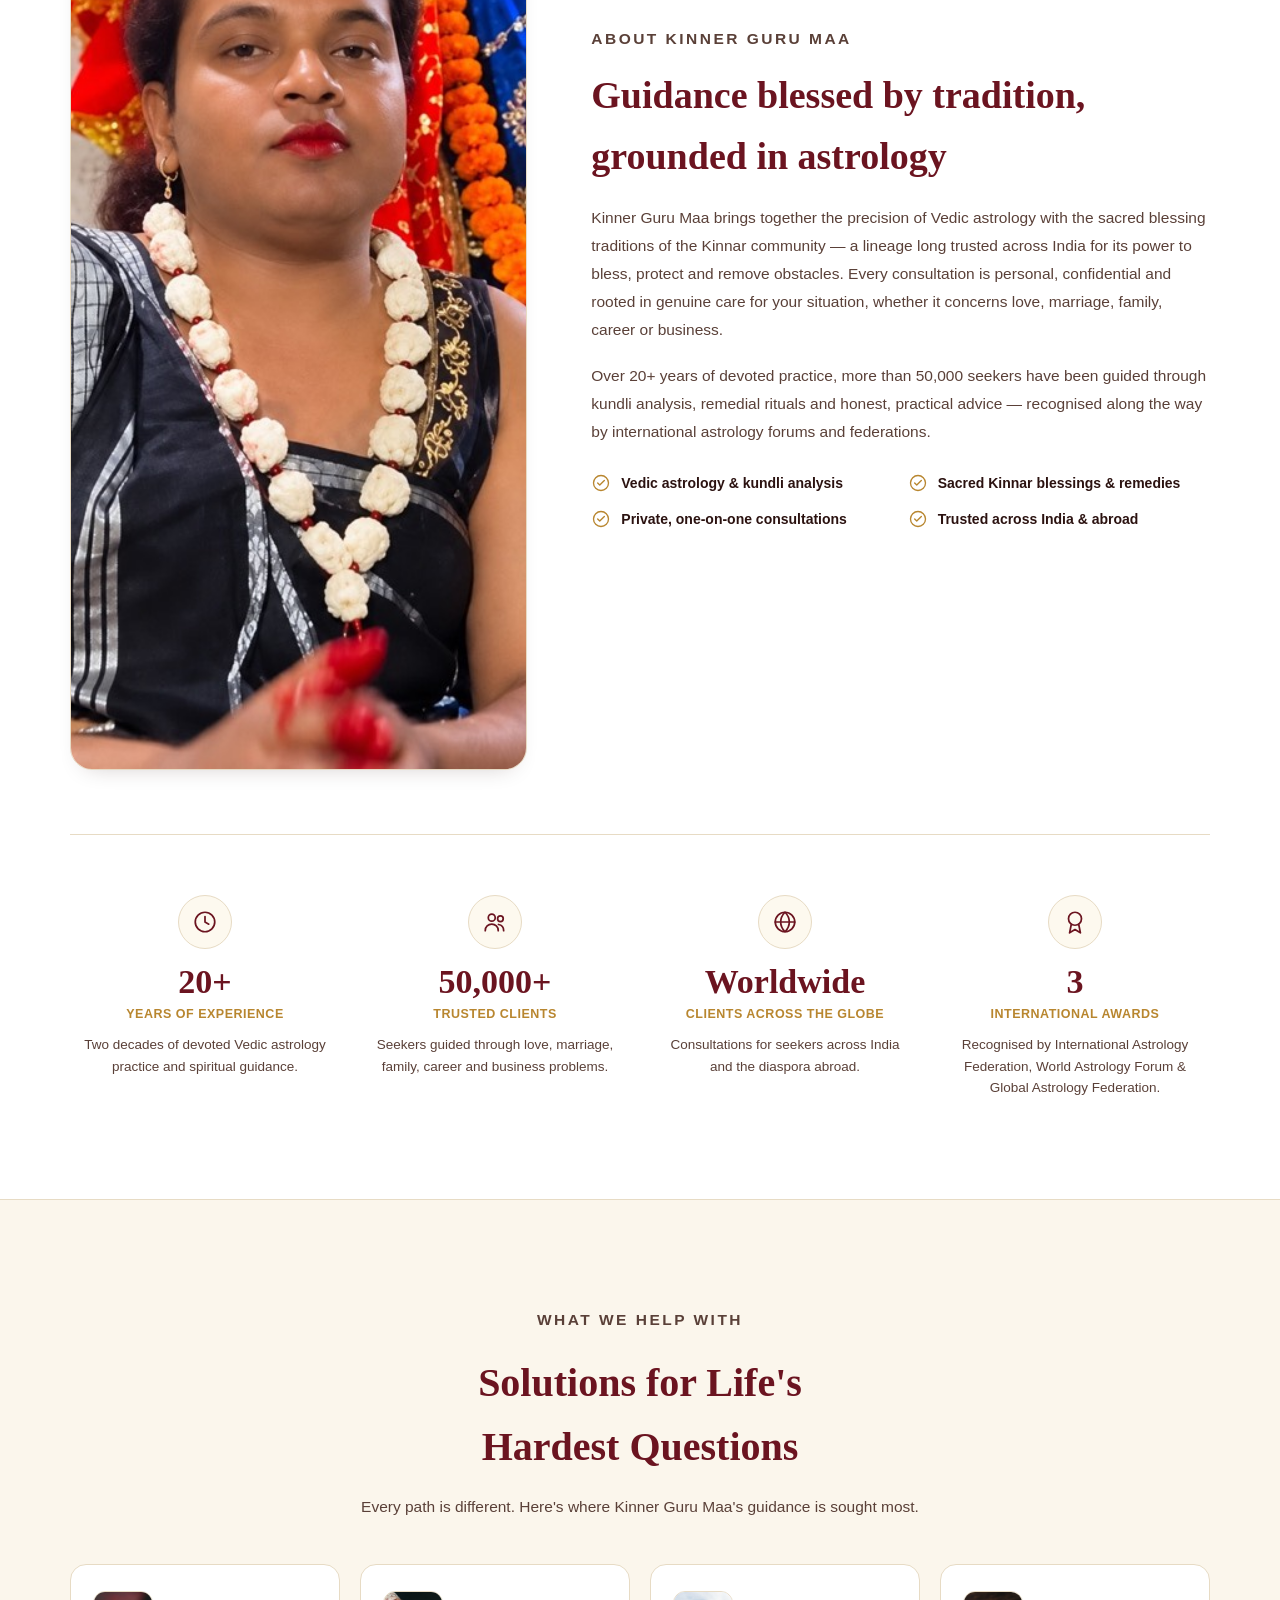
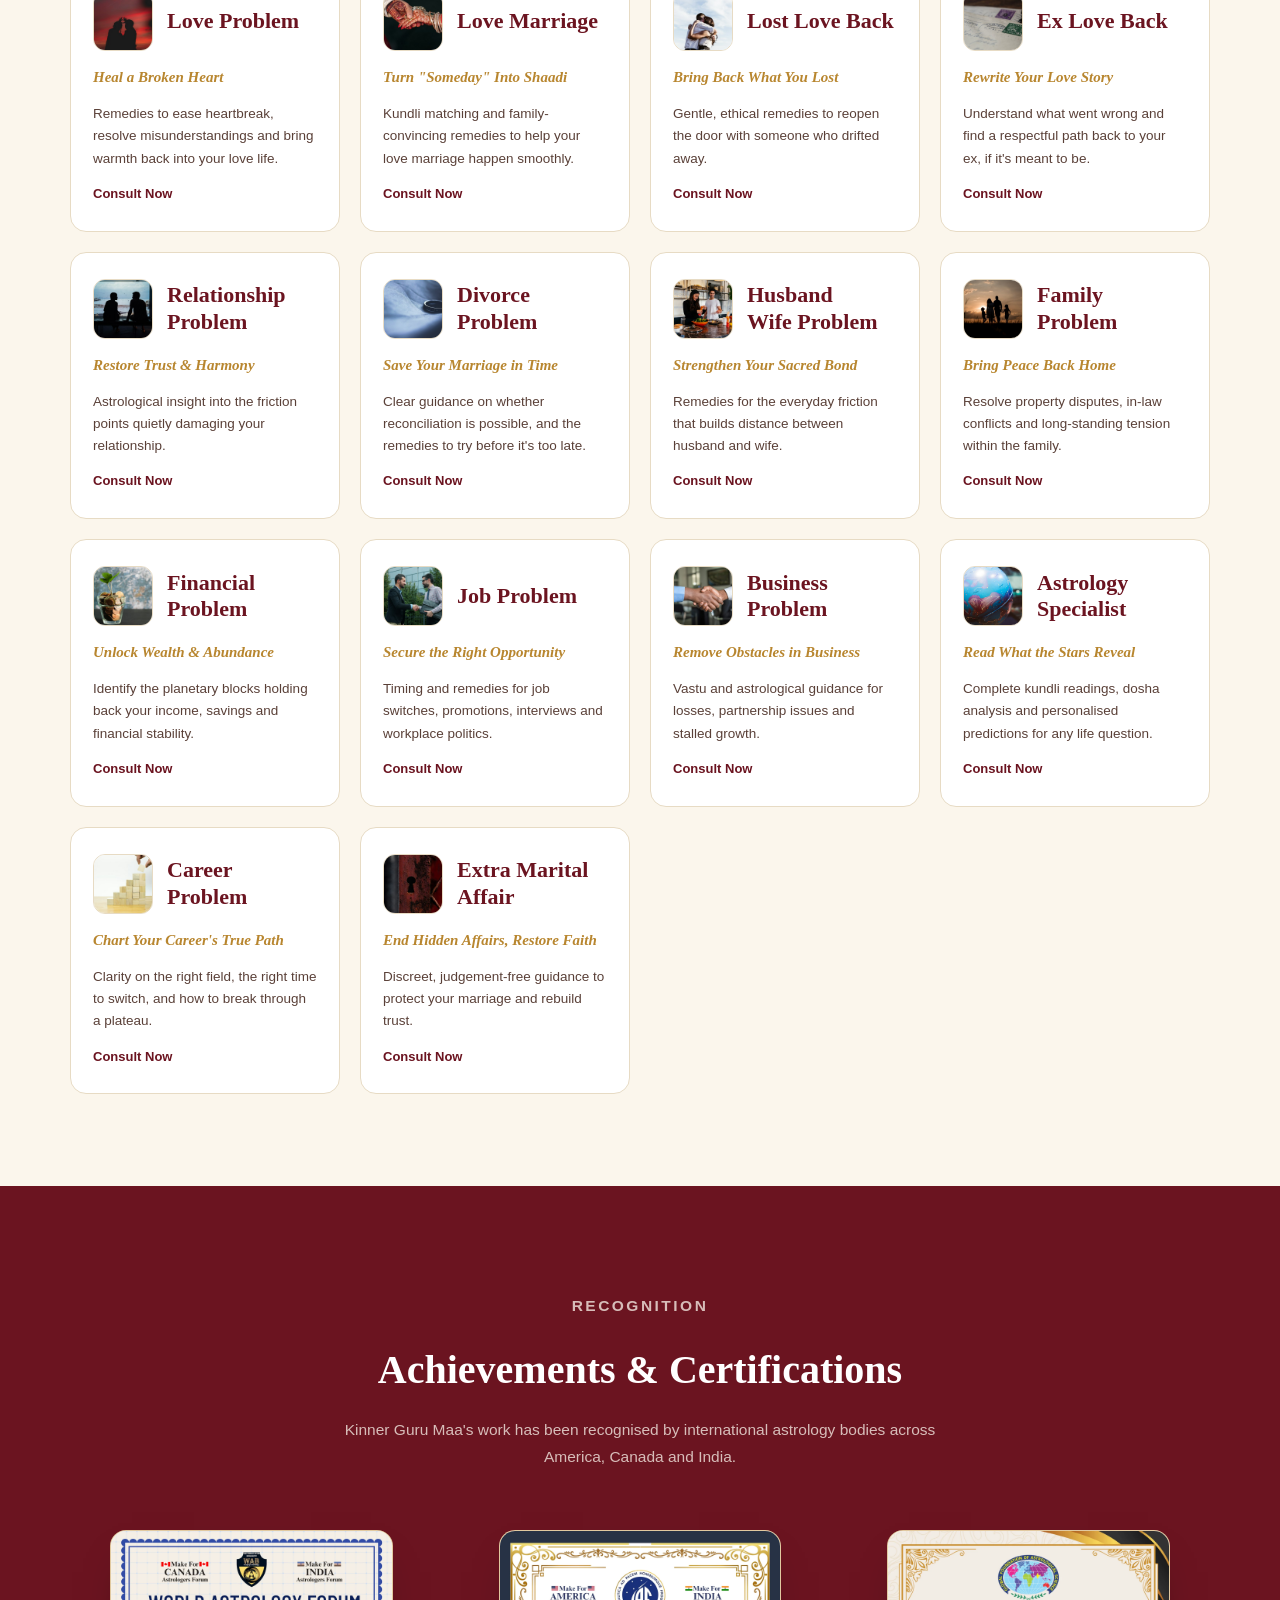
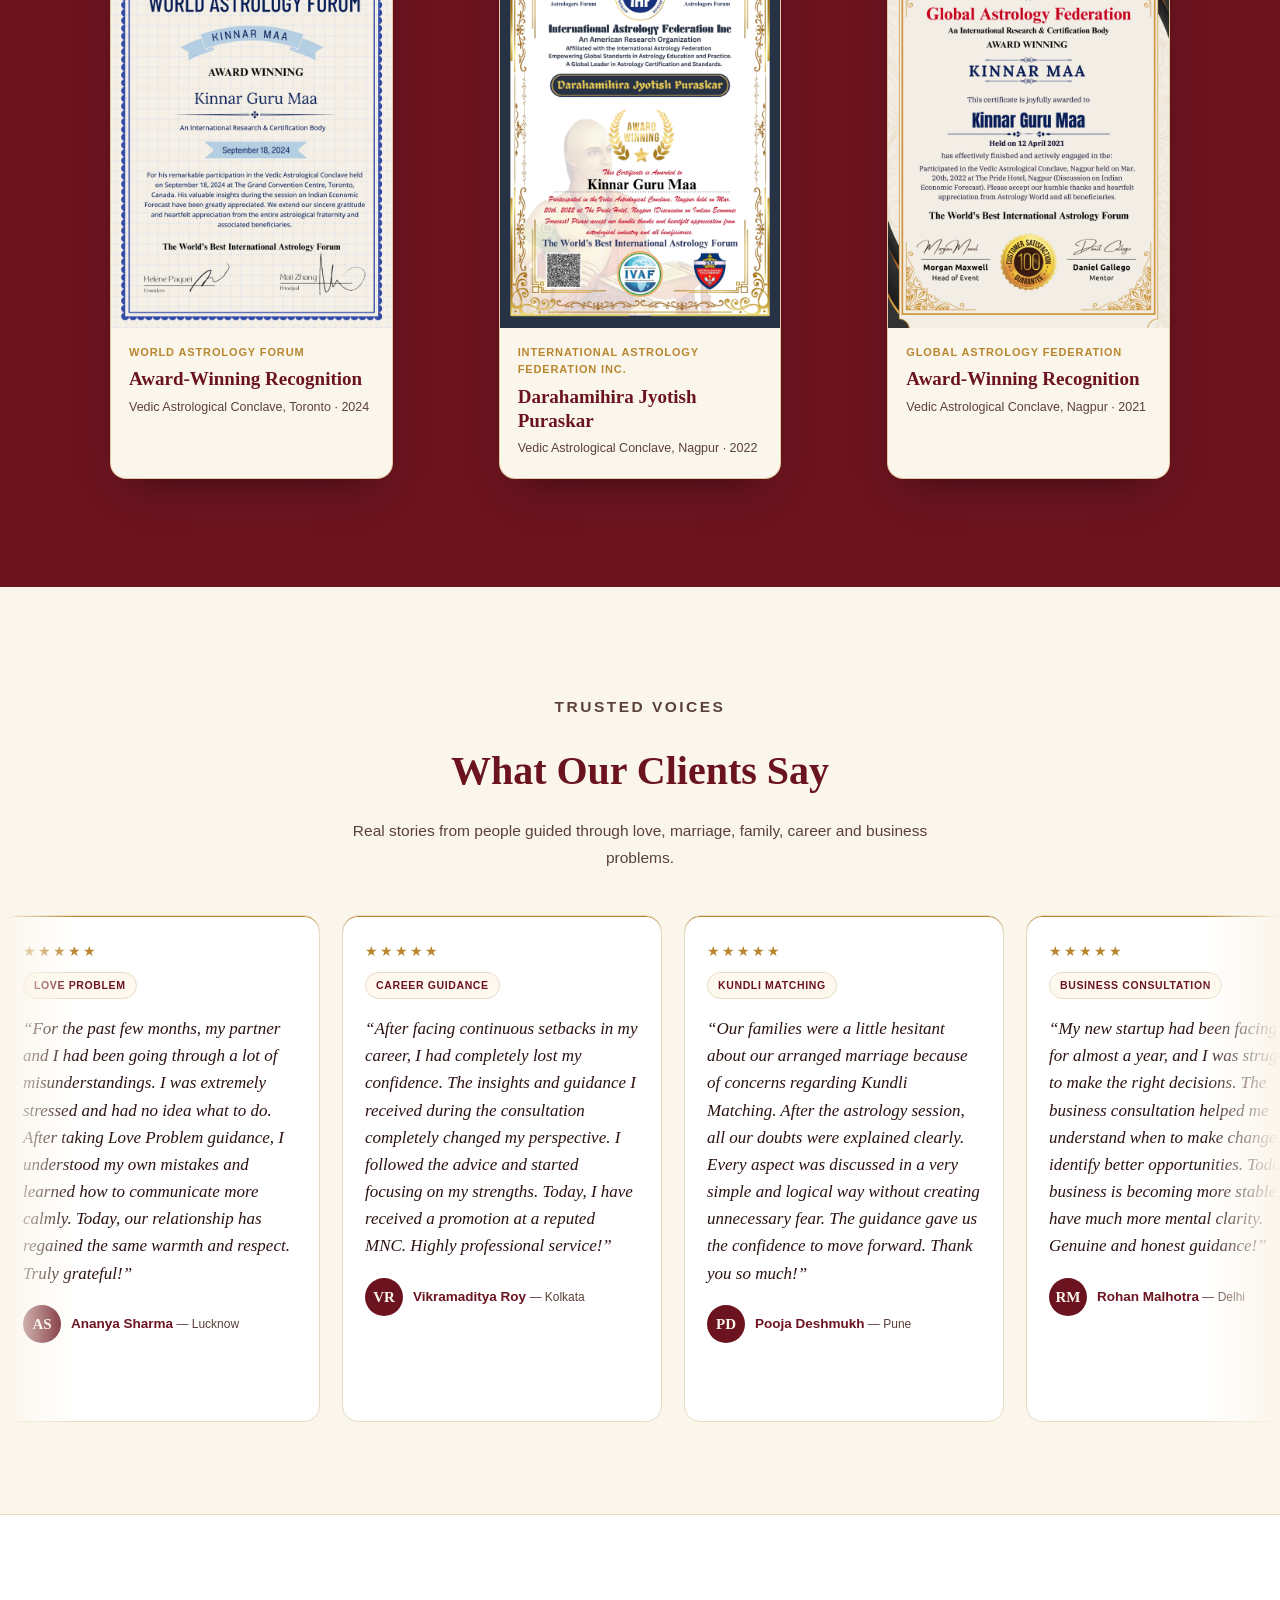
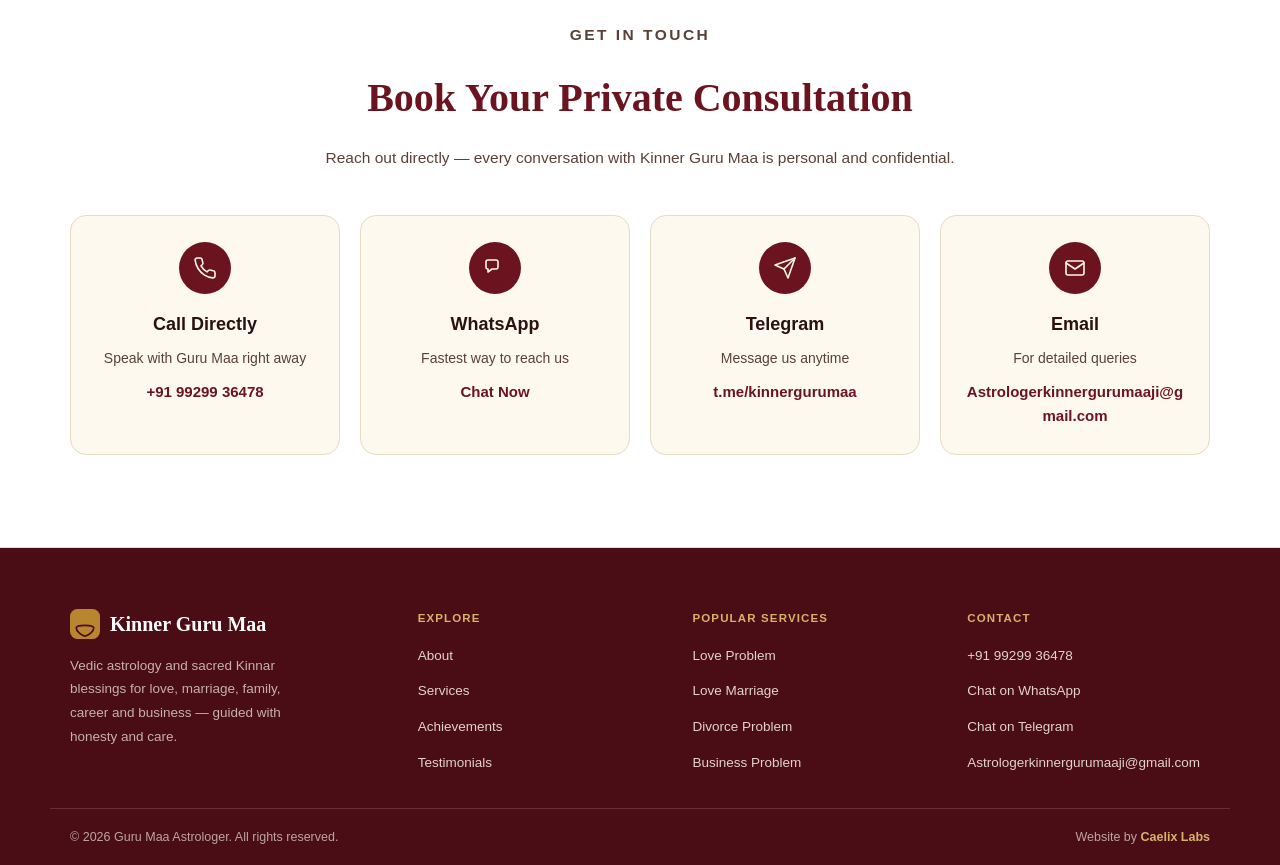
==== commit e263901d: "Fix PageSpeed, keyword, and privacy issues from the latest audit - Title/meta: restore the Kinner Gu" ====
--- a/index.html
+++ b/index.html
@@ -3,8 +3,8 @@
 <head>
 <meta charset="UTF-8">
 <meta name="viewport" content="width=device-width, initial-scale=1">
-<title>Guru Maa Astrologer | Vedic Astrology for Love &amp; Marriage</title>
-<meta name="description" content="Consult Kinner Guru Maa, an award-winning Vedic astrologer, for love, marriage, family, career and business problems. Book a private consultation today.">
+<title>Kinner Guru Maa | Vedic Astrology for Love, Marriage &amp; Career</title>
+<meta name="description" content="Kinner Guru Maa offers Vedic astrology consultations and kundli matching for love, marriage, family, career and business. Book a private reading today.">
 <meta name="robots" content="index, follow, max-image-preview:large">
 <link rel="canonical" href="https://gurumaastrologer.com/">
 <meta name="author" content="Kinner Guru Maa">
@@ -14,15 +14,15 @@
 <meta property="og:site_name" content="Guru Maa Astrologer">
 <meta property="og:locale" content="en_IN">
 <meta property="og:url" content="https://gurumaastrologer.com/">
-<meta property="og:title" content="Guru Maa Astrologer | Vedic Astrology for Love &amp; Marriage">
-<meta property="og:description" content="Consult Kinner Guru Maa, an award-winning Vedic astrologer, for love, marriage, family, career and business problems. Book a private consultation today.">
+<meta property="og:title" content="Kinner Guru Maa | Vedic Astrology for Love, Marriage &amp; Career">
+<meta property="og:description" content="Kinner Guru Maa offers Vedic astrology consultations and kundli matching for love, marriage, family, career and business. Book a private reading today.">
 <meta property="og:image" content="https://gurumaastrologer.com/images/og-image.jpg">
 <meta property="og:image:width" content="1200">
 <meta property="og:image:height" content="630">
 <meta property="og:image:alt" content="Kinner Guru Maa performing a sacred puja">
 <meta name="twitter:card" content="summary_large_image">
-<meta name="twitter:title" content="Guru Maa Astrologer | Vedic Astrology for Love &amp; Marriage">
-<meta name="twitter:description" content="Consult Kinner Guru Maa, an award-winning Vedic astrologer, for love, marriage, family, career and business problems. Book a private consultation today.">
+<meta name="twitter:title" content="Kinner Guru Maa | Vedic Astrology for Love, Marriage &amp; Career">
+<meta name="twitter:description" content="Kinner Guru Maa offers Vedic astrology consultations and kundli matching for love, marriage, family, career and business. Book a private reading today.">
 <meta name="twitter:image" content="https://gurumaastrologer.com/images/og-image.jpg">
 
 <meta http-equiv="Content-Security-Policy" content="default-src 'self'; img-src 'self' data:; style-src 'self' 'unsafe-inline' https://fonts.googleapis.com; font-src https://fonts.gstatic.com; script-src 'self'; connect-src 'self'; base-uri 'self'; form-action 'self';">
@@ -31,7 +31,8 @@
 <link rel="apple-touch-icon" href="images/apple-touch-icon.png">
 <link rel="preconnect" href="https://fonts.googleapis.com">
 <link rel="preconnect" href="https://fonts.gstatic.com" crossorigin>
-<link rel="stylesheet" href="https://fonts.googleapis.com/css2?family=Cormorant+Garamond:ital,wght@0,500;0,600;0,700;1,500&amp;family=Karla:wght@400;500;600;700;800&amp;display=swap">
+<link rel="preload" id="font-preload" as="style" href="https://fonts.googleapis.com/css2?family=Cormorant+Garamond:ital,wght@0,500;0,600;0,700;1,500&amp;family=Karla:wght@400;500;600;700;800&amp;display=swap">
+<noscript><link rel="stylesheet" href="https://fonts.googleapis.com/css2?family=Cormorant+Garamond:ital,wght@0,500;0,600;0,700;1,500&amp;family=Karla:wght@400;500;600;700;800&amp;display=swap"></noscript>
 <link rel="stylesheet" href="css/styles.css?v=7">
 <script type="application/ld+json">
 {
@@ -52,7 +53,7 @@
       "url": "https://gurumaastrologer.com/",
       "image": "https://gurumaastrologer.com/images/og-image.jpg",
       "logo": "https://gurumaastrologer.com/images/favicon.svg",
-      "description": "Consult Kinner Guru Maa, an award-winning Vedic astrologer, for love, marriage, family, career and business problems. Book a private consultation today.",
+      "description": "Kinner Guru Maa offers Vedic astrology consultations and kundli matching for love, marriage, family, career and business. Book a private reading today.",
       "telephone": "+91-9929936478",
       "email": "Astrologerkinnergurumaaji@gmail.com",
       "priceRange": "$$",
@@ -559,11 +560,11 @@
           <div class="value">t.me/kinnergurumaa</div>
         </a>
 
-        <a class="contact-card" href="mailto:Astrologerkinnergurumaaji@gmail.com">
+        <a class="contact-card" href="#" data-email-user="Astrologerkinnergurumaaji" data-email-domain="gmail.com">
           <div class="icon"><svg viewBox="0 0 24 24" fill="none" stroke-width="1.6"><rect x="3" y="5" width="18" height="14" rx="2"/><path d="M3 7l9 6 9-6"/></svg></div>
           <p class="card-title">Email</p>
           <p>For detailed queries</p>
-          <div class="value">Astrologerkinnergurumaaji@gmail.com</div>
+          <div class="value" data-email-text></div>
         </a>
       </div>
     </div>
@@ -610,7 +611,7 @@
         <li><a href="tel:+919929936478">+91 99299 36478</a></li>
         <li><a href="https://wa.me/919929936478" target="_blank" rel="noopener noreferrer">Chat on WhatsApp</a></li>
         <li><a href="https://t.me/kinnergurumaa" target="_blank" rel="noopener noreferrer">Chat on Telegram</a></li>
-        <li><a href="mailto:Astrologerkinnergurumaaji@gmail.com">Astrologerkinnergurumaaji@gmail.com</a></li>
+        <li><a href="#" data-email-user="Astrologerkinnergurumaaji" data-email-domain="gmail.com" data-email-text></a></li>
       </ul>
     </div>
   </div>
@@ -631,6 +632,6 @@
   <svg viewBox="0 0 24 24" fill="none" stroke-width="1.8"><path d="M22 16.9v3a2 2 0 0 1-2.2 2 19.8 19.8 0 0 1-8.6-3.1 19.5 19.5 0 0 1-6-6A19.8 19.8 0 0 1 2.1 4.2 2 2 0 0 1 4.1 2h3a2 2 0 0 1 2 1.7c.1.9.4 1.9.7 2.7a2 2 0 0 1-.4 2.1L8 9.9a16 16 0 0 0 6 6l1.4-1.4a2 2 0 0 1 2.1-.4c.9.3 1.8.6 2.7.7a2 2 0 0 1 1.8 2z"/></svg>
 </a>
 
-<script src="js/main.js?v=3"></script>
+<script src="js/main.js?v=4" defer></script>
 </body>
 </html>
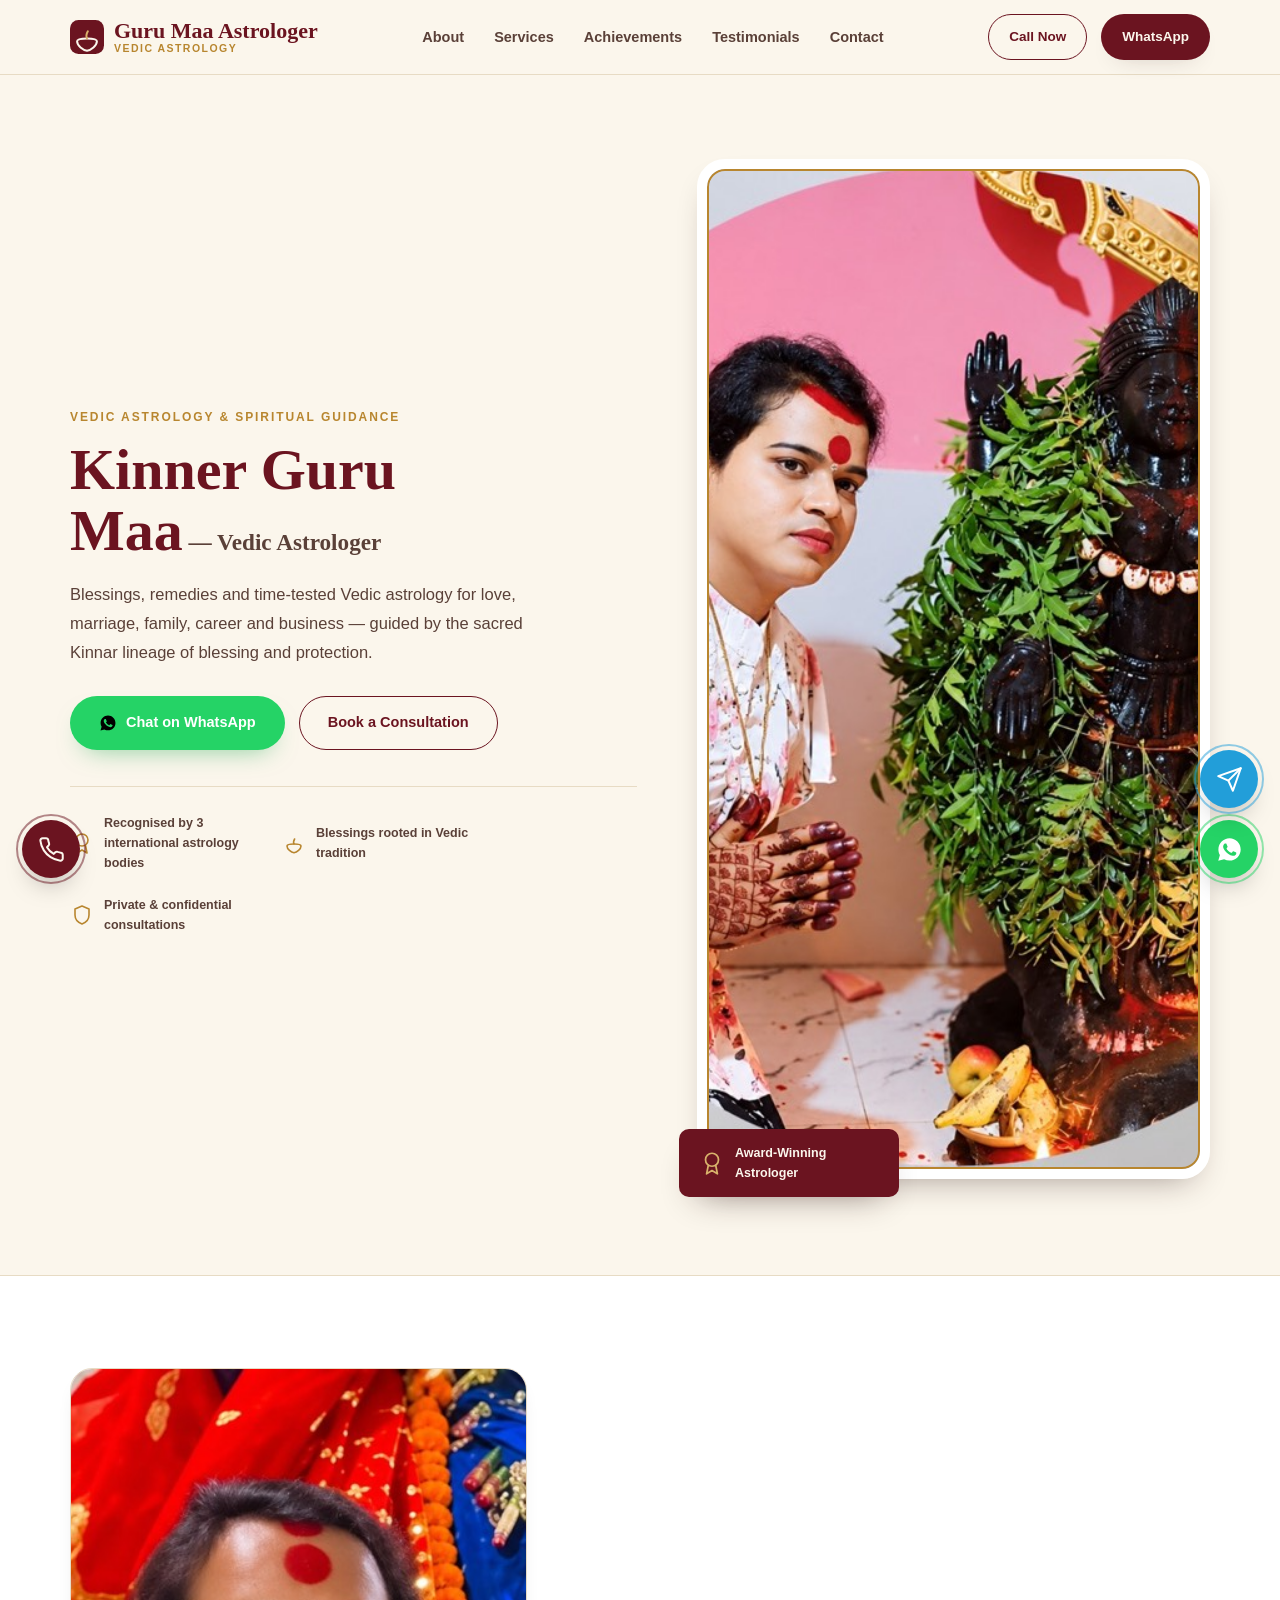
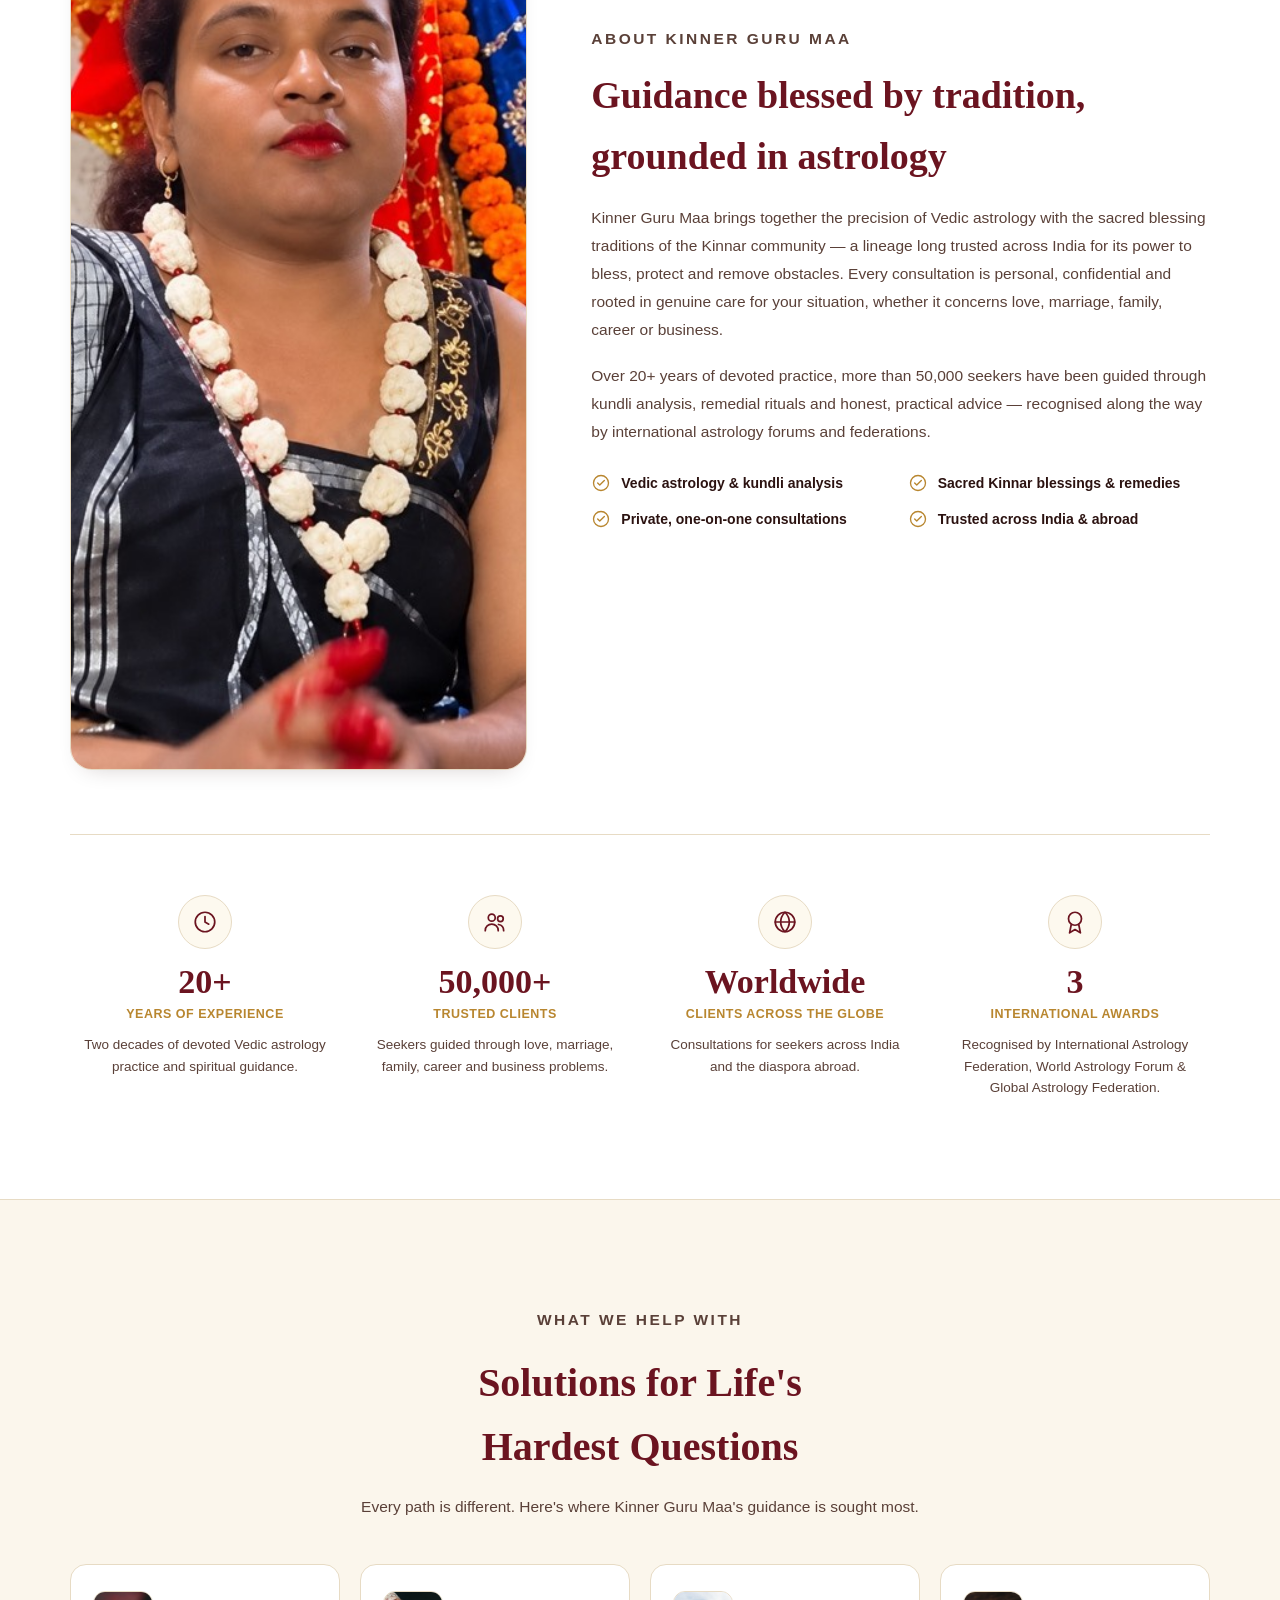
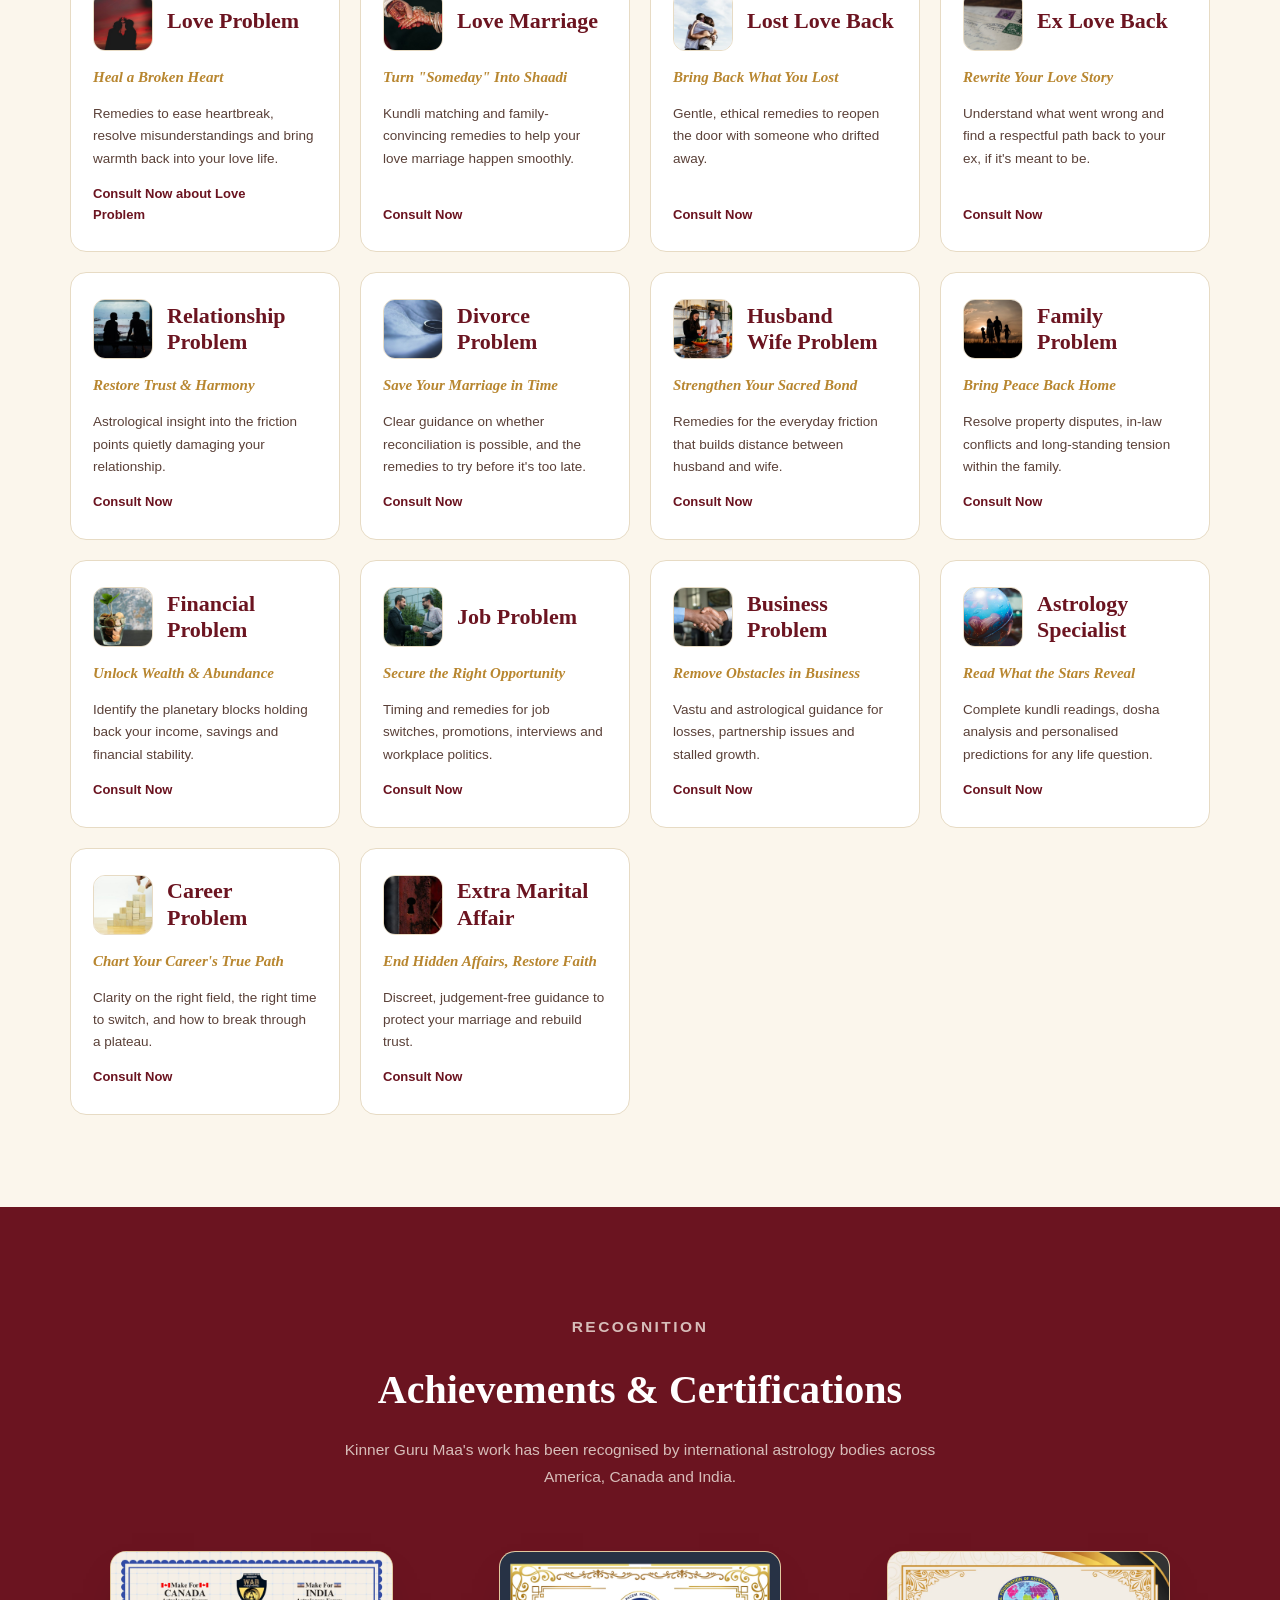
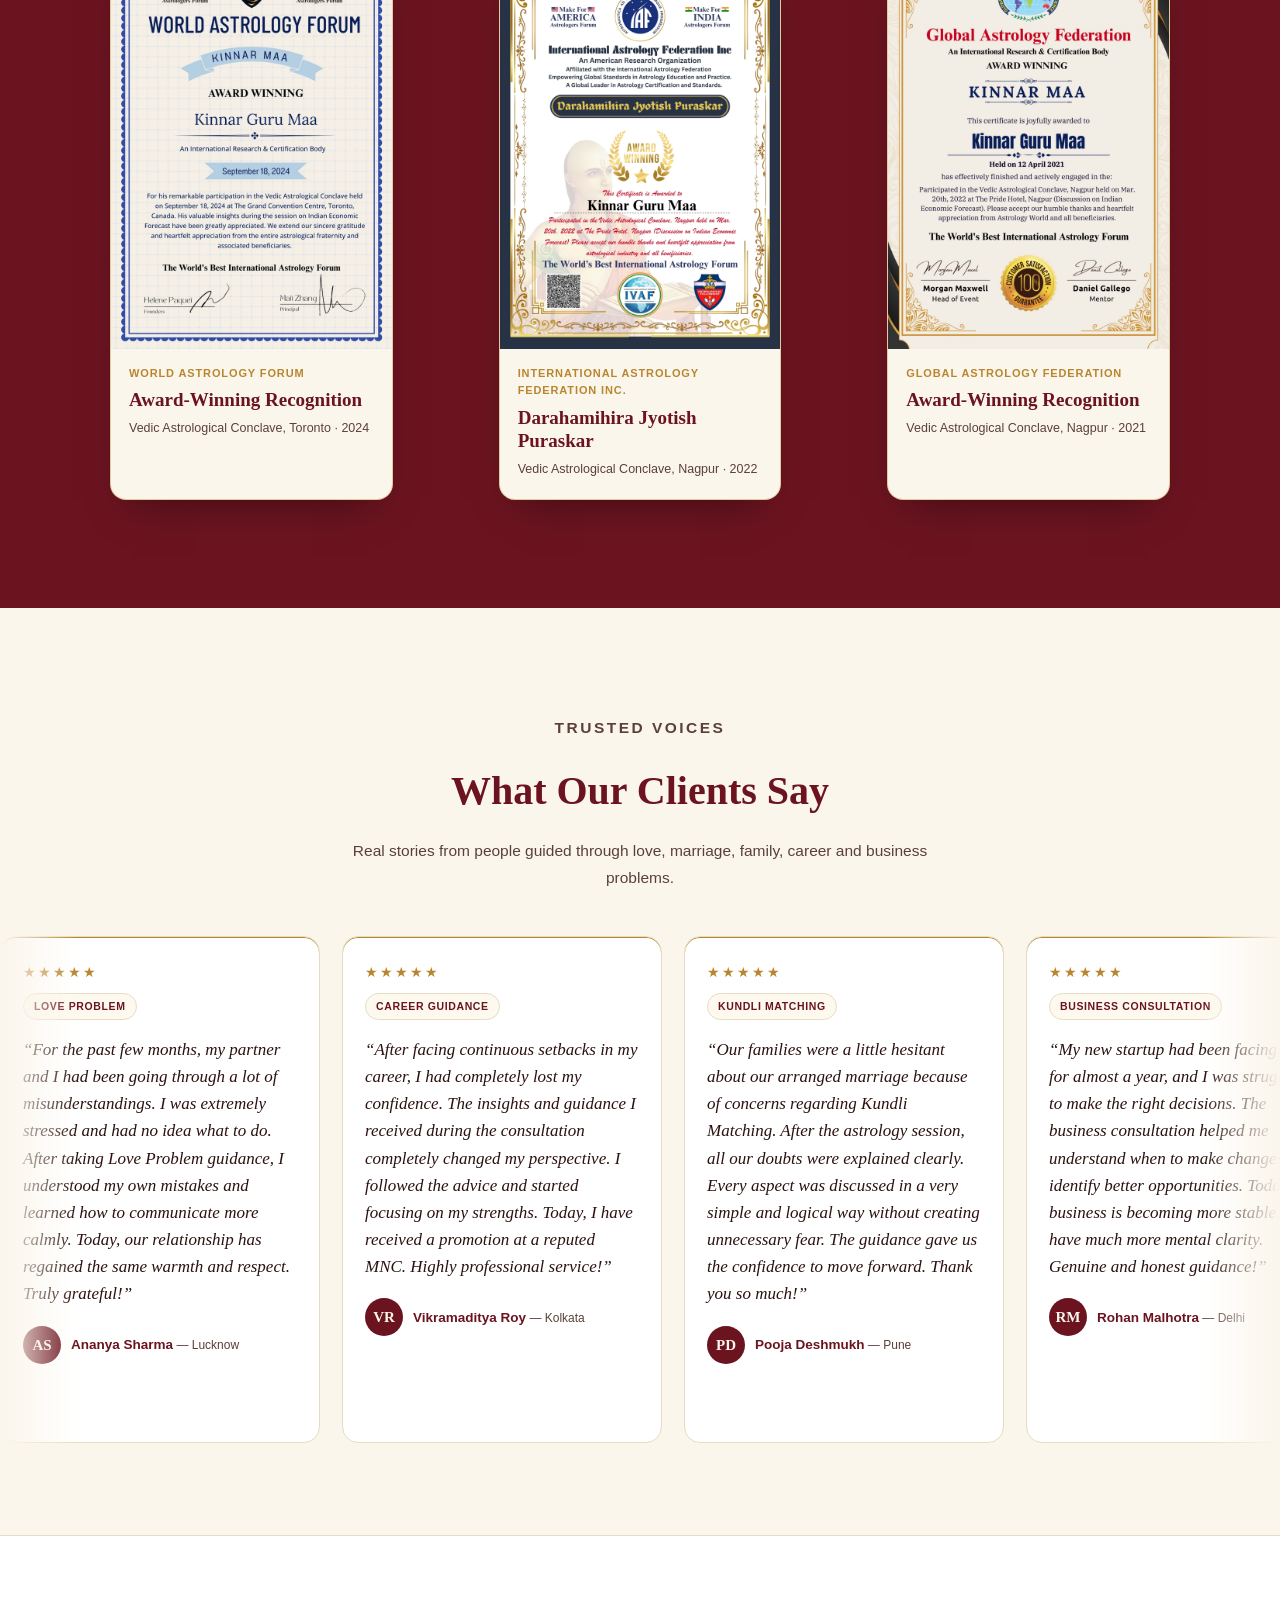
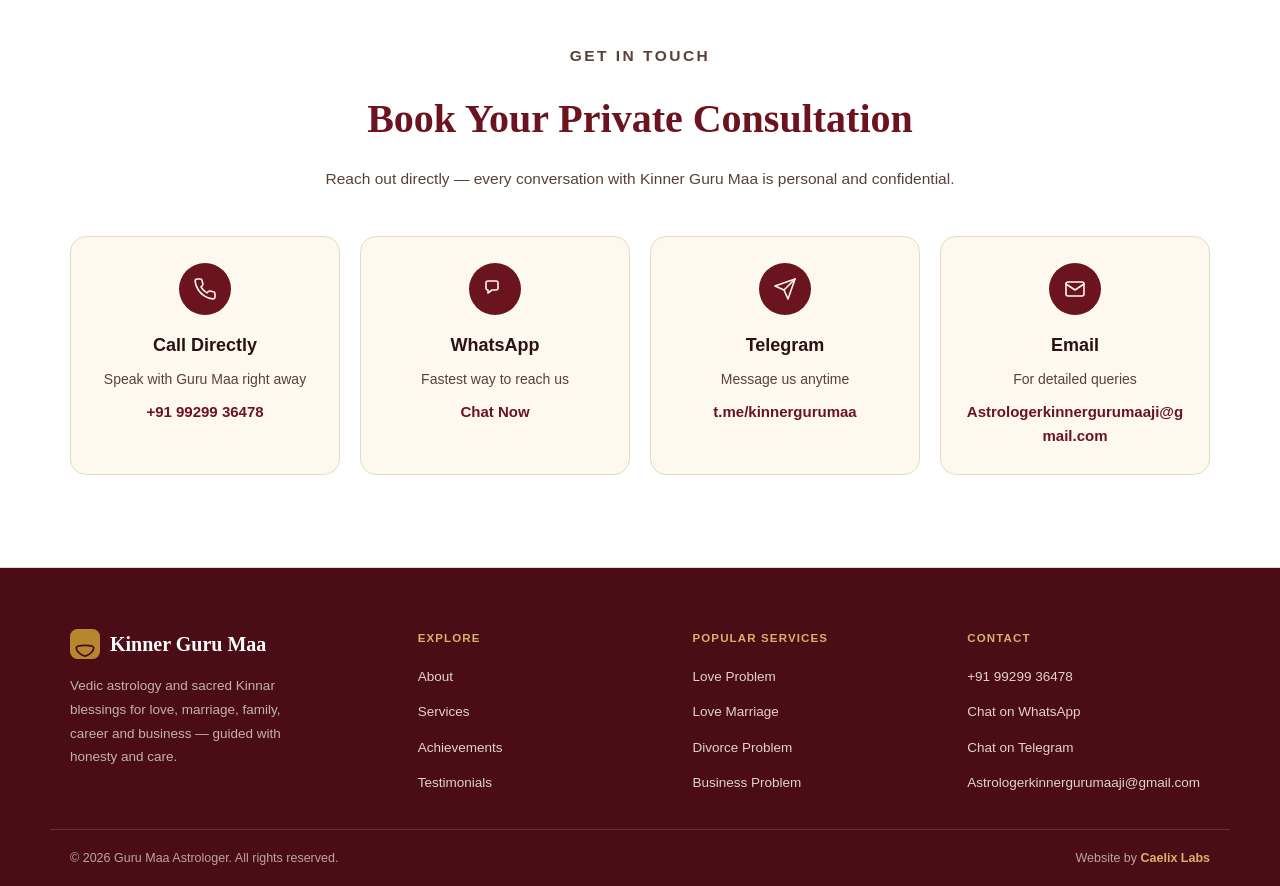
==== commit 1b7b5566: "Update index.html" ====
--- a/index.html
+++ b/index.html
@@ -6,24 +6,24 @@
 <title>Kinner Guru Maa | Vedic Astrology for Love, Marriage &amp; Career</title>
 <meta name="description" content="Kinner Guru Maa offers Vedic astrology consultations and kundli matching for love, marriage, family, career and business. Book a private reading today.">
 <meta name="robots" content="index, follow, max-image-preview:large">
-<link rel="canonical" href="https://gurumaastrologer.com/">
+<link rel="canonical" href="https://www.gurumaastrologer.com/">
 <meta name="author" content="Kinner Guru Maa">
 <meta name="theme-color" content="#6B1420">
 
 <meta property="og:type" content="website">
 <meta property="og:site_name" content="Guru Maa Astrologer">
 <meta property="og:locale" content="en_IN">
-<meta property="og:url" content="https://gurumaastrologer.com/">
+<meta property="og:url" content="https://www.gurumaastrologer.com/">
 <meta property="og:title" content="Kinner Guru Maa | Vedic Astrology for Love, Marriage &amp; Career">
 <meta property="og:description" content="Kinner Guru Maa offers Vedic astrology consultations and kundli matching for love, marriage, family, career and business. Book a private reading today.">
-<meta property="og:image" content="https://gurumaastrologer.com/images/og-image.jpg">
+<meta property="og:image" content="https://www.gurumaastrologer.com/images/og-image.jpg">
 <meta property="og:image:width" content="1200">
 <meta property="og:image:height" content="630">
 <meta property="og:image:alt" content="Kinner Guru Maa performing a sacred puja">
 <meta name="twitter:card" content="summary_large_image">
 <meta name="twitter:title" content="Kinner Guru Maa | Vedic Astrology for Love, Marriage &amp; Career">
 <meta name="twitter:description" content="Kinner Guru Maa offers Vedic astrology consultations and kundli matching for love, marriage, family, career and business. Book a private reading today.">
-<meta name="twitter:image" content="https://gurumaastrologer.com/images/og-image.jpg">
+<meta name="twitter:image" content="https://www.gurumaastrologer.com/images/og-image.jpg">
 
 <meta http-equiv="Content-Security-Policy" content="default-src 'self'; img-src 'self' data:; style-src 'self' 'unsafe-inline' https://fonts.googleapis.com; font-src https://fonts.gstatic.com; script-src 'self'; connect-src 'self'; base-uri 'self'; form-action 'self';">
 
@@ -40,19 +40,19 @@
   "@graph": [
     {
       "@type": "WebSite",
-      "@id": "https://gurumaastrologer.com/#website",
-      "url": "https://gurumaastrologer.com/",
+      "@id": "https://www.gurumaastrologer.com/#website",
+      "url": "https://www.gurumaastrologer.com/",
       "name": "Guru Maa Astrologer",
       "inLanguage": "en-IN"
     },
     {
       "@type": "ProfessionalService",
-      "@id": "https://gurumaastrologer.com/#business",
+      "@id": "https://www.gurumaastrologer.com/#business",
       "name": "Guru Maa Astrologer",
       "alternateName": "Kinner Guru Maa",
-      "url": "https://gurumaastrologer.com/",
-      "image": "https://gurumaastrologer.com/images/og-image.jpg",
-      "logo": "https://gurumaastrologer.com/images/favicon.svg",
+      "url": "https://www.gurumaastrologer.com/",
+      "image": "https://www.gurumaastrologer.com/images/og-image.jpg",
+      "logo": "https://www.gurumaastrologer.com/images/favicon.svg",
       "description": "Kinner Guru Maa offers Vedic astrology consultations and kundli matching for love, marriage, family, career and business. Book a private reading today.",
       "telephone": "+91-9929936478",
       "email": "Astrologerkinnergurumaaji@gmail.com",
@@ -62,7 +62,7 @@
         "name": "India"
       },
       "sameAs": [
-        "https://t.me/kinnergurumaa"
+        "https://t.me/Veenakinnergurumaaji"
       ],
       "founder": {
         "@type": "Person",
@@ -340,7 +340,7 @@
           </div>
           <span class="topic">Heal a Broken Heart</span>
           <p>Remedies to ease heartbreak, resolve misunderstandings and bring warmth back into your love life.</p>
-          <a class="service-link" href="https://wa.me/919929936478" target="_blank" rel="noopener noreferrer">Consult Now<span class="visually-hidden"> about Love Problem</span> <svg viewBox="0 0 24 24" fill="none" stroke-width="2"><path d="M5 12h14M13 6l6 6-6 6"/></svg></a>
+          <a class="service-link" href="https://wa.me/919929936478" target="_blank" rel="noopener noreferrer">Consult Now about Love Problem<span class="visually-hidden"> about Love Problem</span> <svg viewBox="0 0 24 24" fill="none" stroke-width="2"><path d="M5 12h14M13 6l6 6-6 6"/></svg></a>
         </article>
 
         <article class="service-card">
@@ -553,7 +553,7 @@
           <div class="value">Chat Now</div>
         </a>
 
-        <a class="contact-card" href="https://t.me/kinnergurumaa" target="_blank" rel="noopener noreferrer">
+        <a class="contact-card" href="https://t.me/Veenakinnergurumaaji" target="_blank" rel="noopener noreferrer">
           <div class="icon"><svg viewBox="0 0 24 24" fill="none" stroke-width="1.6"><path d="M22 2 11 13"/><path d="M22 2 15 22l-4-9-9-4 20-7z"/></svg></div>
           <p class="card-title">Telegram</p>
           <p>Message us anytime</p>
@@ -610,7 +610,7 @@
       <ul>
         <li><a href="tel:+919929936478">+91 99299 36478</a></li>
         <li><a href="https://wa.me/919929936478" target="_blank" rel="noopener noreferrer">Chat on WhatsApp</a></li>
-        <li><a href="https://t.me/kinnergurumaa" target="_blank" rel="noopener noreferrer">Chat on Telegram</a></li>
+        <li><a href="https://t.me/Veenakinnergurumaaji" target="_blank" rel="noopener noreferrer">Chat on Telegram</a></li>
         <li><a href="#" data-email-user="Astrologerkinnergurumaaji" data-email-domain="gmail.com" data-email-text></a></li>
       </ul>
     </div>
@@ -625,7 +625,7 @@
 <a class="fab fab-whatsapp" href="https://wa.me/919929936478" target="_blank" rel="noopener noreferrer" aria-label="Chat on WhatsApp">
   <svg viewBox="0 0 24 24" aria-hidden="true"><path d="M12.04 2C6.58 2 2.13 6.45 2.13 11.91c0 1.85.5 3.58 1.36 5.07L2 22l5.19-1.44a9.9 9.9 0 0 0 4.85 1.24h.01c5.46 0 9.9-4.45 9.9-9.91C21.95 6.45 17.5 2 12.04 2zm5.8 14.13c-.24.68-1.4 1.3-1.93 1.38-.5.08-1.12.11-1.8-.11-.42-.13-.96-.31-1.65-.6-2.9-1.25-4.79-4.17-4.94-4.36-.14-.19-1.18-1.57-1.18-3 0-1.42.75-2.12 1.02-2.41.27-.29.58-.36.78-.36.2 0 .39 0 .56.01.18.01.42-.07.66.5.24.58.82 2 .89 2.15.07.15.12.32.02.51-.1.19-.15.31-.29.48-.15.17-.31.38-.44.51-.15.15-.3.31-.13.6.17.29.75 1.24 1.62 2.01 1.11.99 2.05 1.3 2.34 1.45.29.15.46.13.63-.08.17-.21.72-.84.91-1.13.19-.29.38-.24.64-.14.26.1 1.65.78 1.93.92.28.14.47.21.54.33.07.12.07.68-.17 1.36z"/></svg>
 </a>
-<a class="fab fab-telegram" href="https://t.me/kinnergurumaa" target="_blank" rel="noopener noreferrer" aria-label="Chat on Telegram">
+<a class="fab fab-telegram" href="https://t.me/Veenakinnergurumaaji" target="_blank" rel="noopener noreferrer" aria-label="Chat on Telegram">
   <svg viewBox="0 0 24 24" fill="none" stroke-width="1.8"><path d="M22 2 11 13"/><path d="M22 2 15 22l-4-9-9-4 20-7z"/></svg>
 </a>
 <a class="fab fab-call" href="tel:+919929936478" aria-label="Call +91 99299 36478">
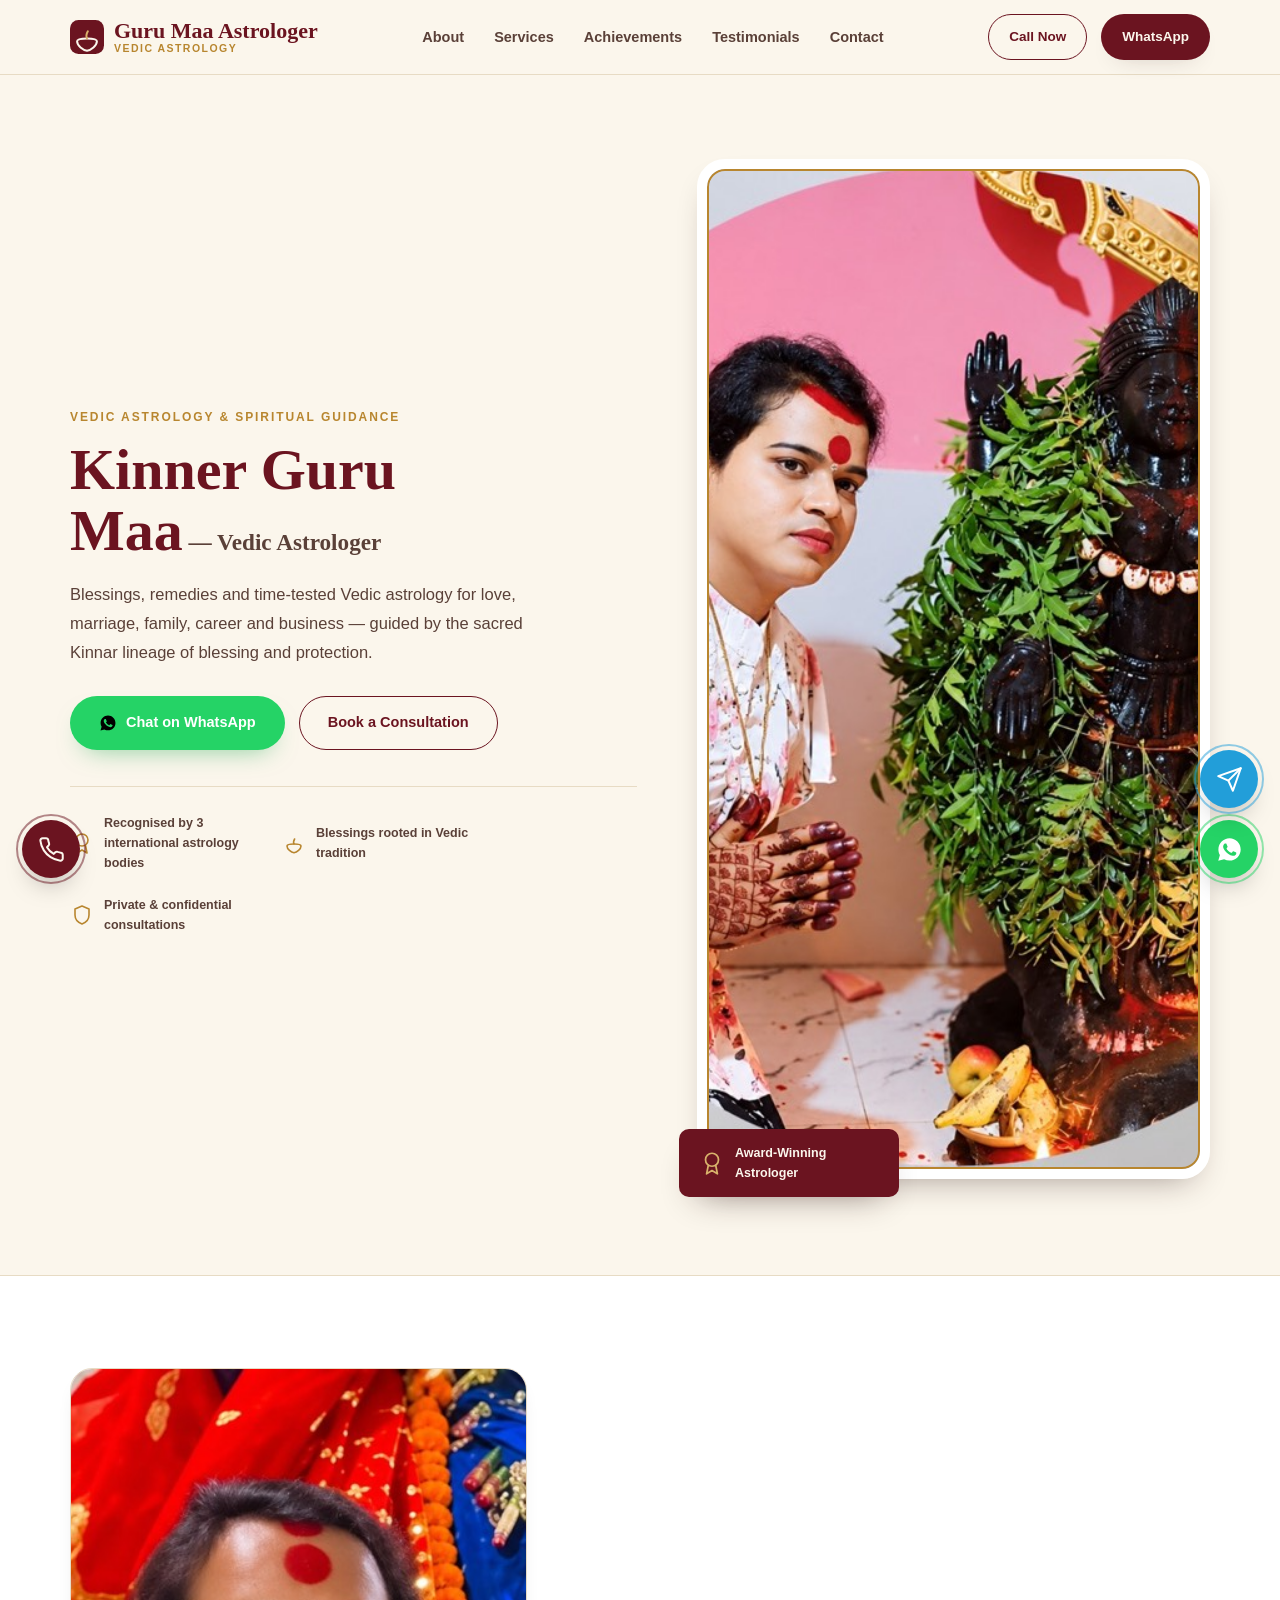
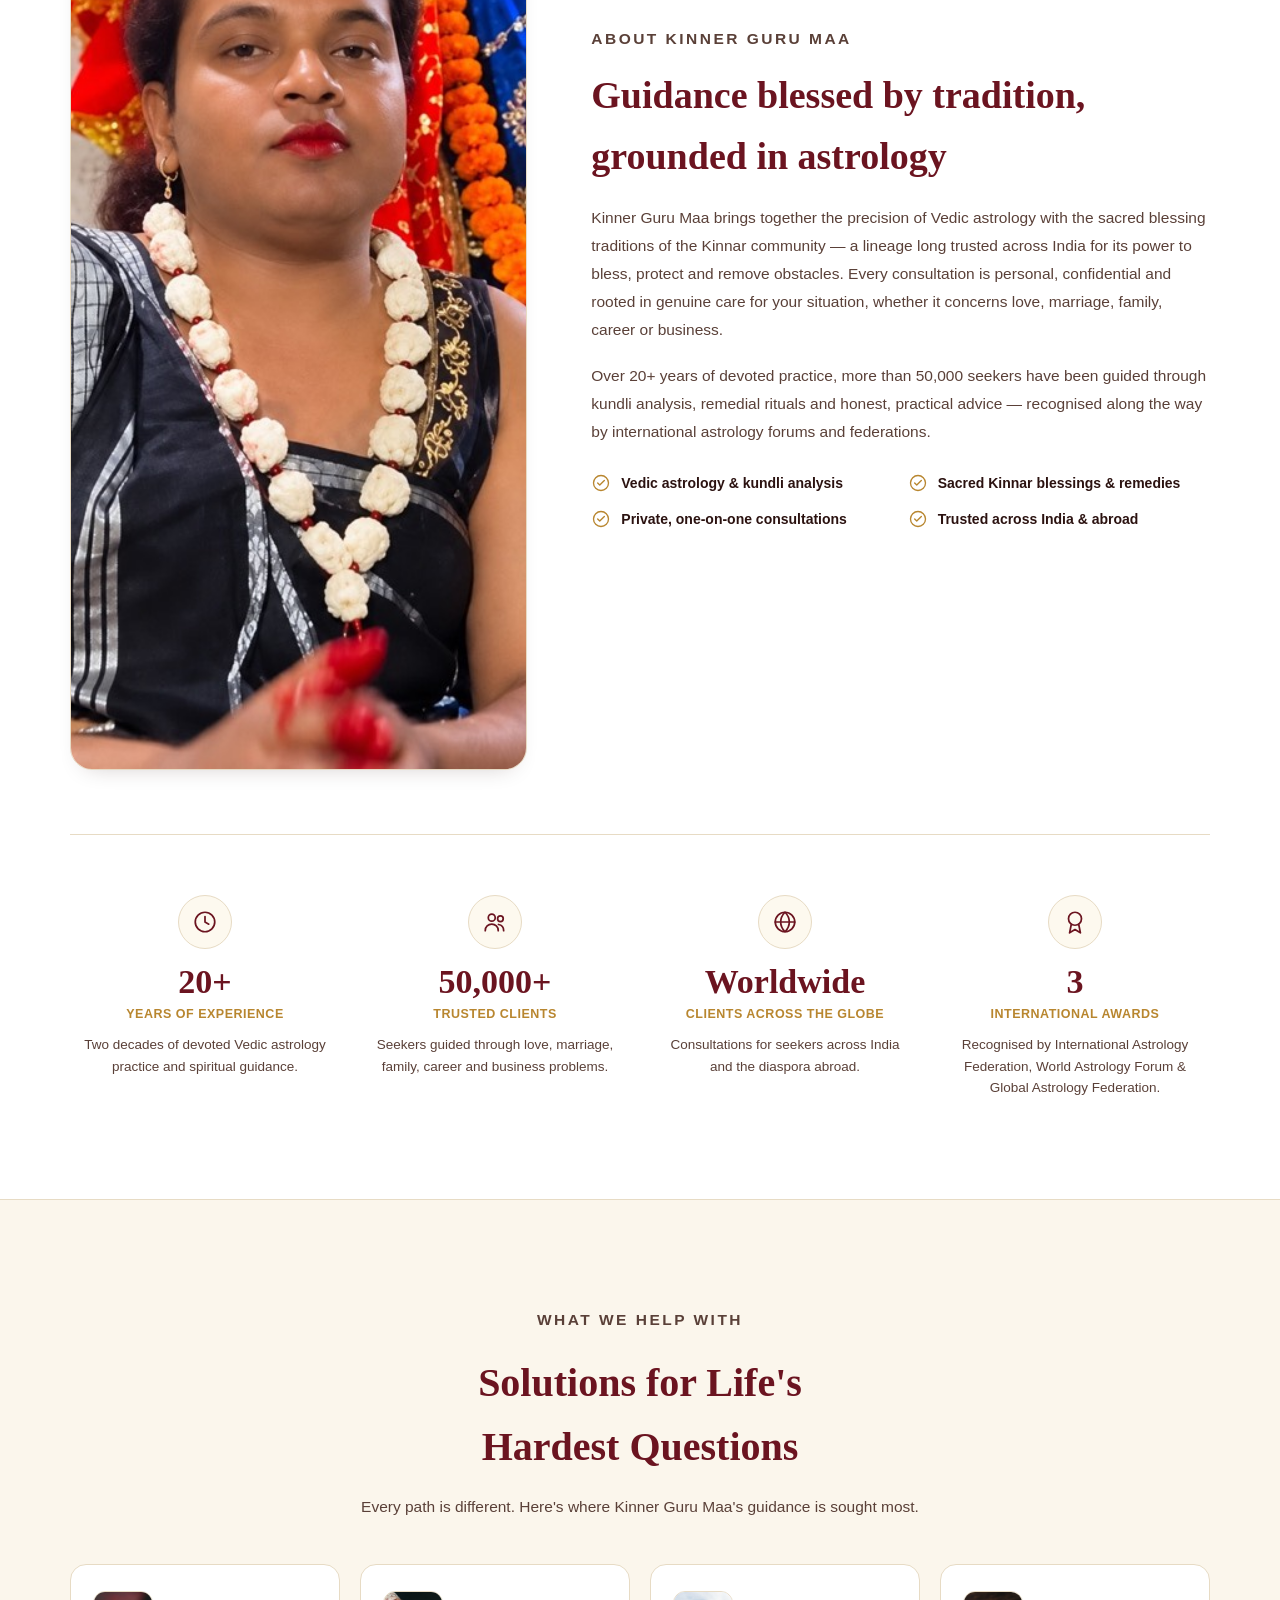
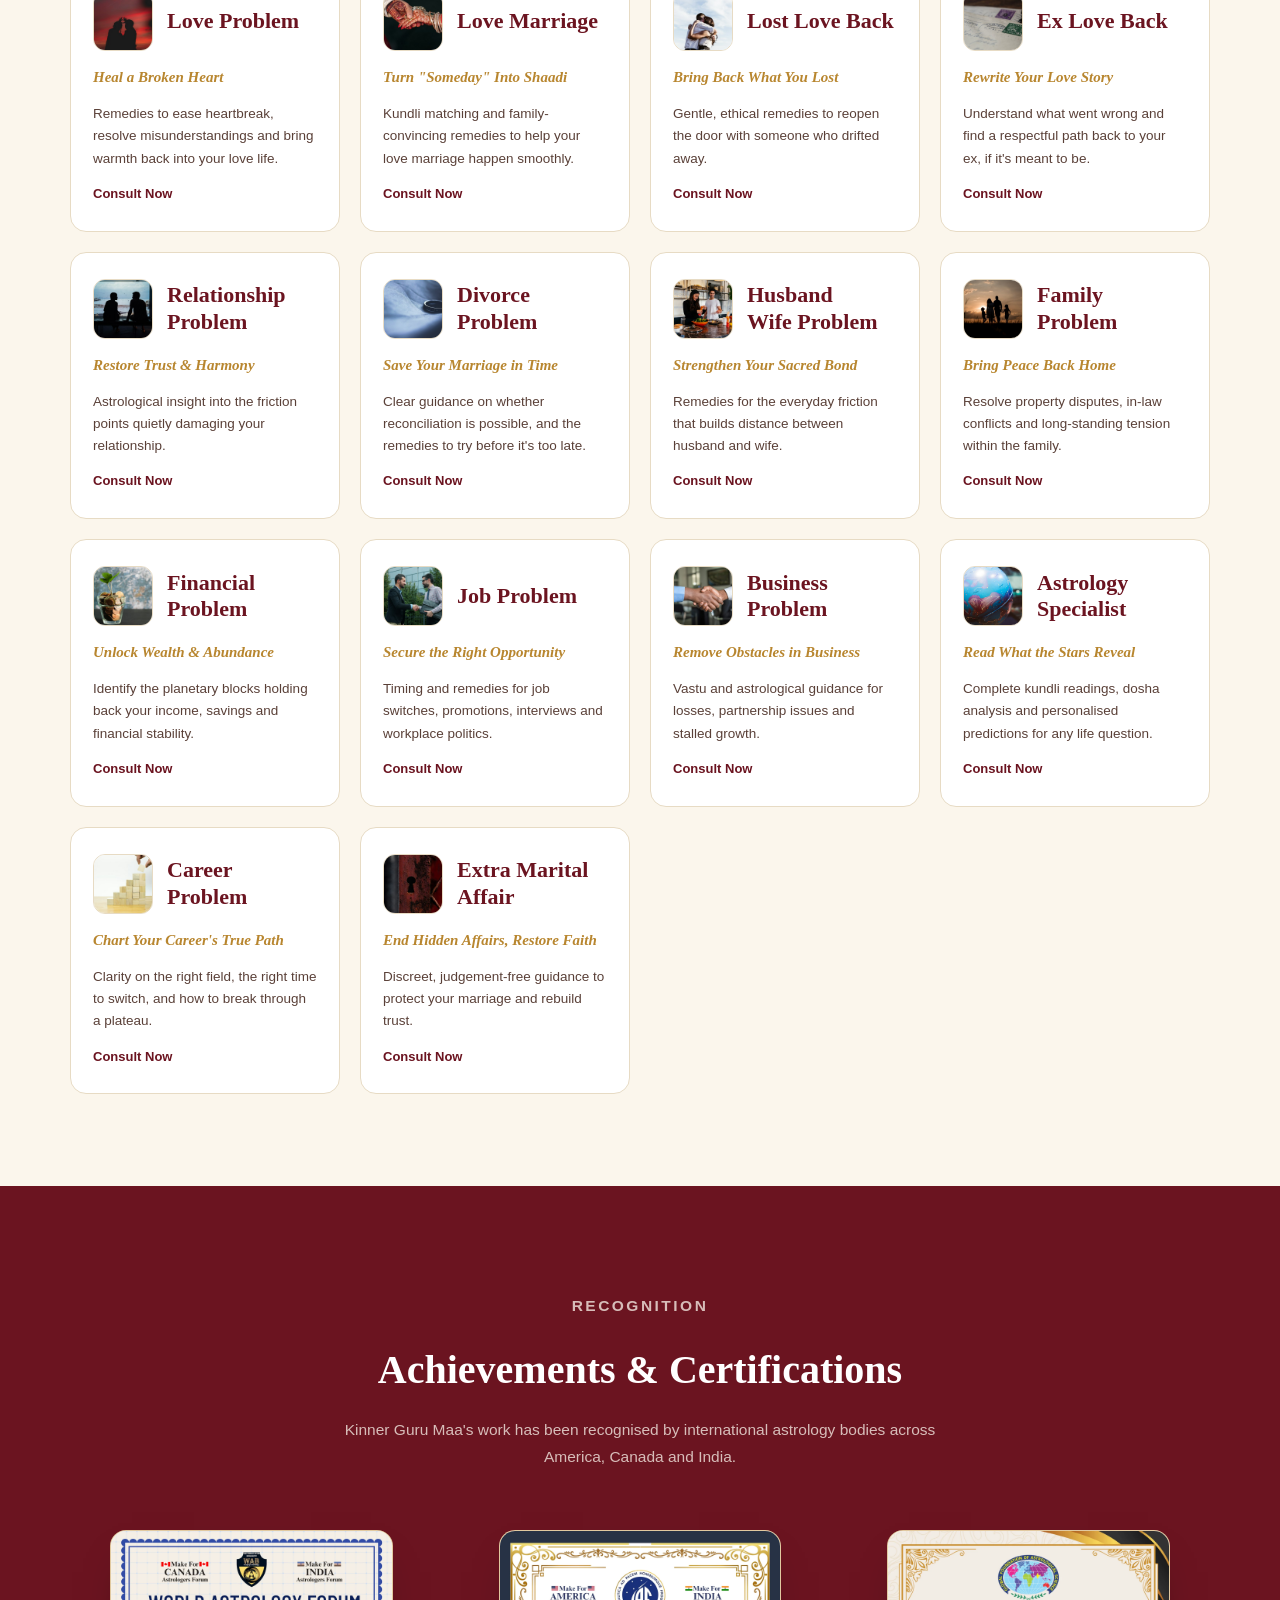
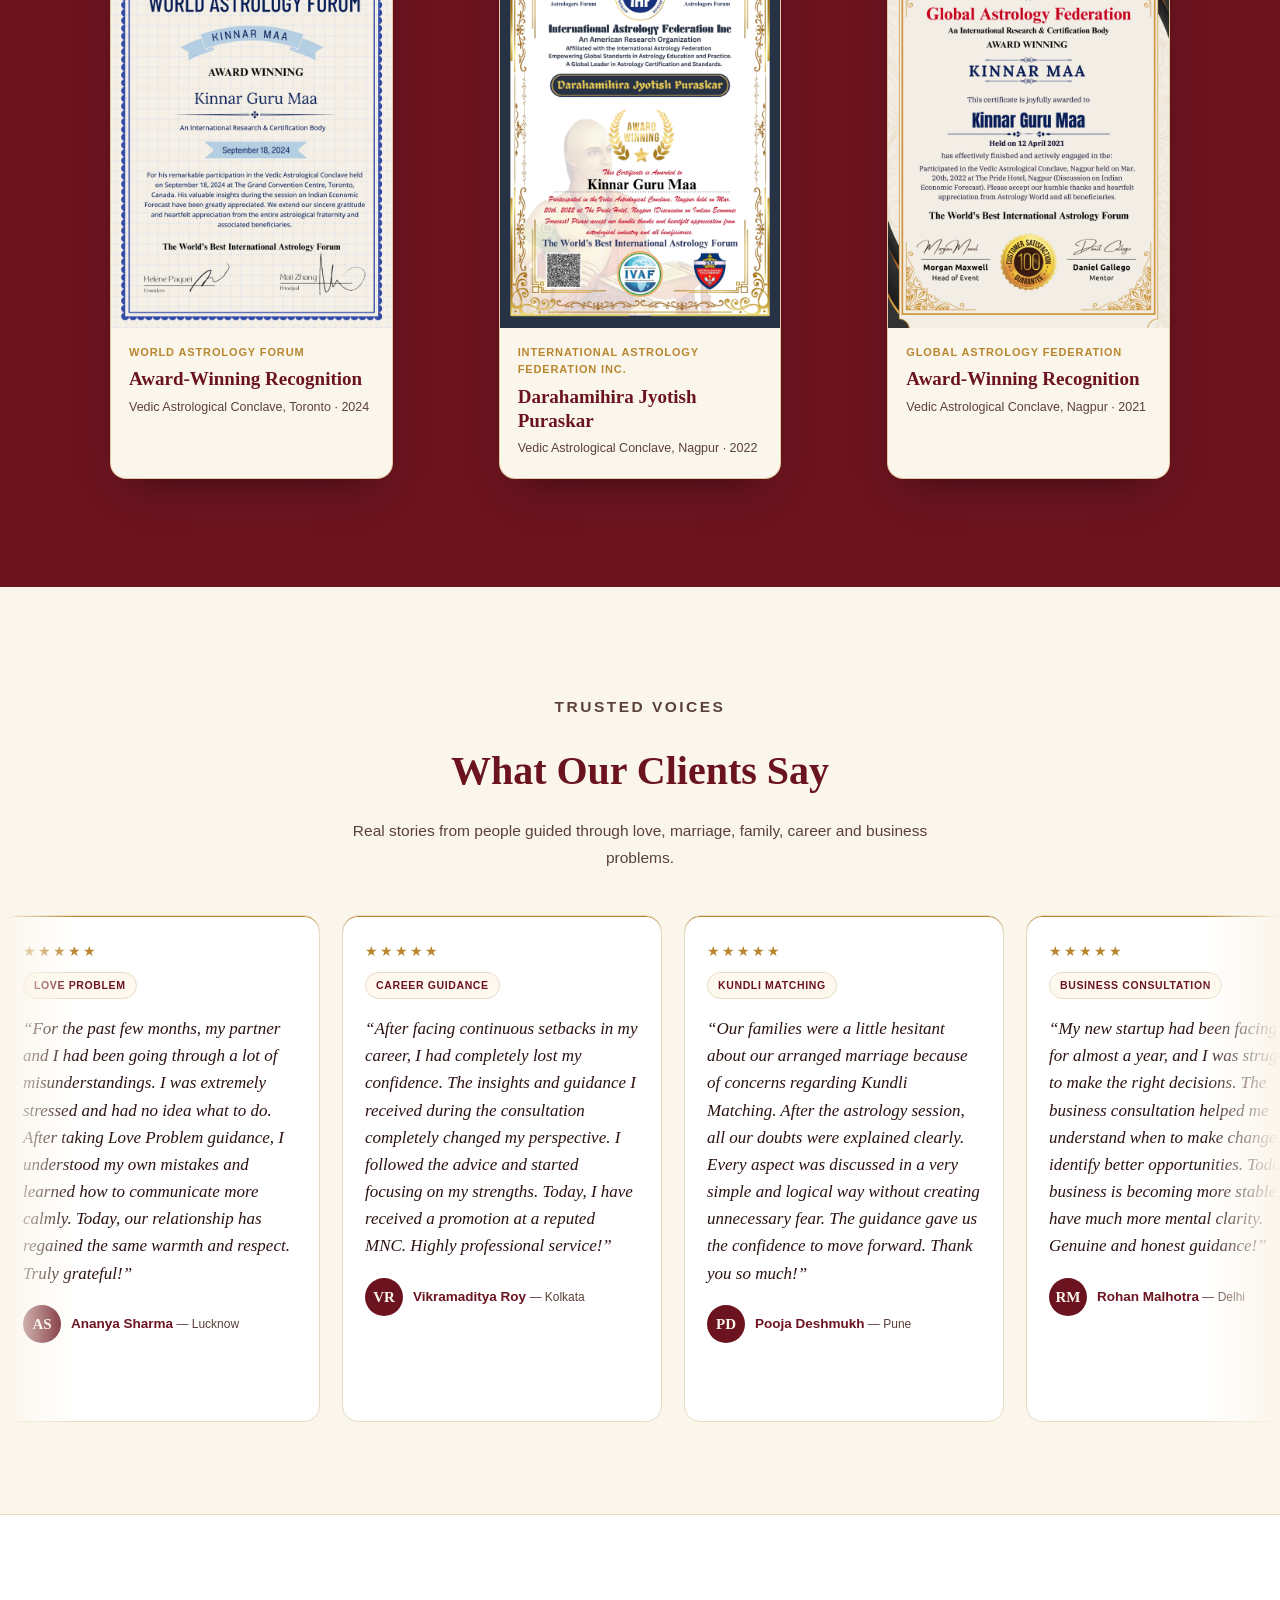
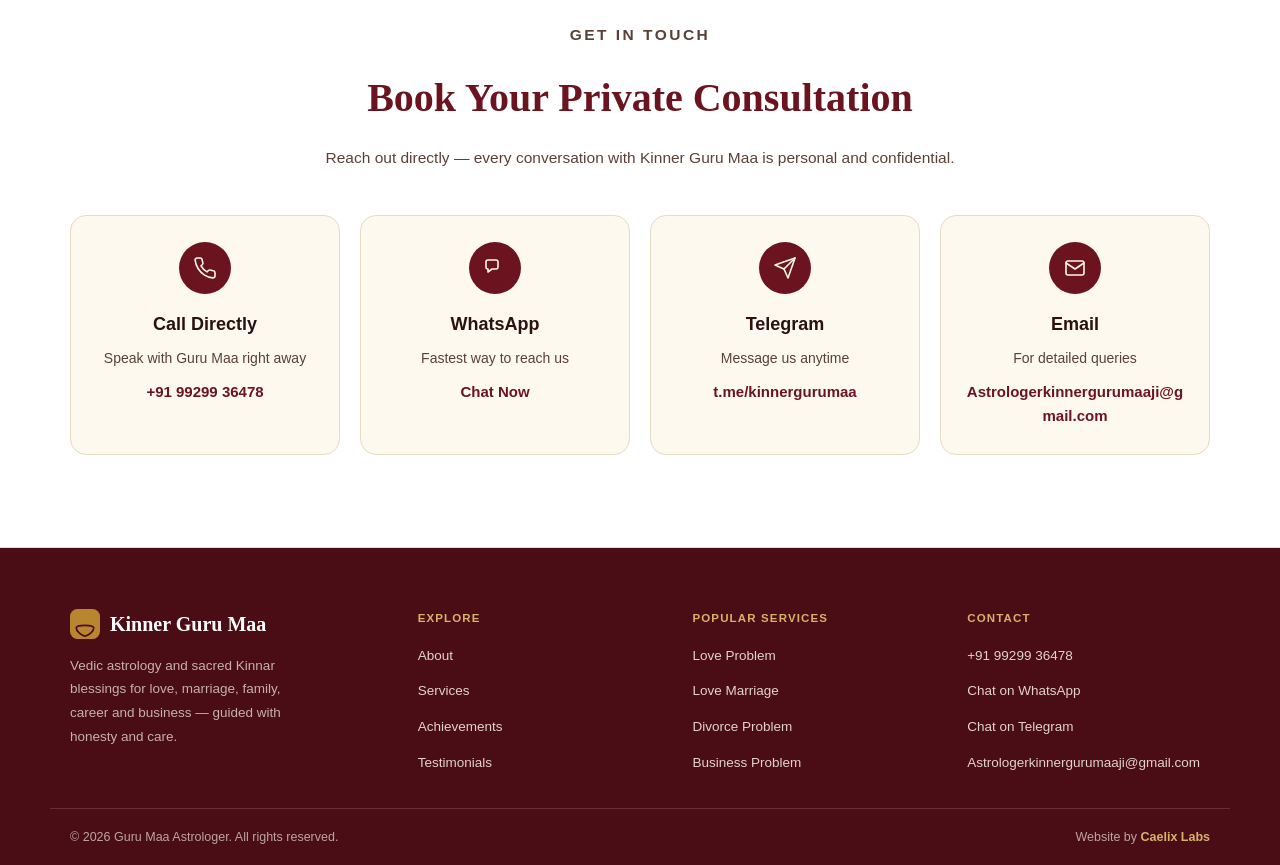
==== commit cab3504a: "Update index.html" ====
--- a/index.html
+++ b/index.html
@@ -340,7 +340,7 @@
           </div>
           <span class="topic">Heal a Broken Heart</span>
           <p>Remedies to ease heartbreak, resolve misunderstandings and bring warmth back into your love life.</p>
-          <a class="service-link" href="https://wa.me/919929936478" target="_blank" rel="noopener noreferrer">Consult Now about Love Problem<span class="visually-hidden"> about Love Problem</span> <svg viewBox="0 0 24 24" fill="none" stroke-width="2"><path d="M5 12h14M13 6l6 6-6 6"/></svg></a>
+          <a class="service-link" href="https://wa.me/919929936478" target="_blank" rel="noopener noreferrer">Consult Now<span class="visually-hidden"> about Love Problem</span> <svg viewBox="0 0 24 24" fill="none" stroke-width="2"><path d="M5 12h14M13 6l6 6-6 6"/></svg></a>
         </article>
 
         <article class="service-card">
